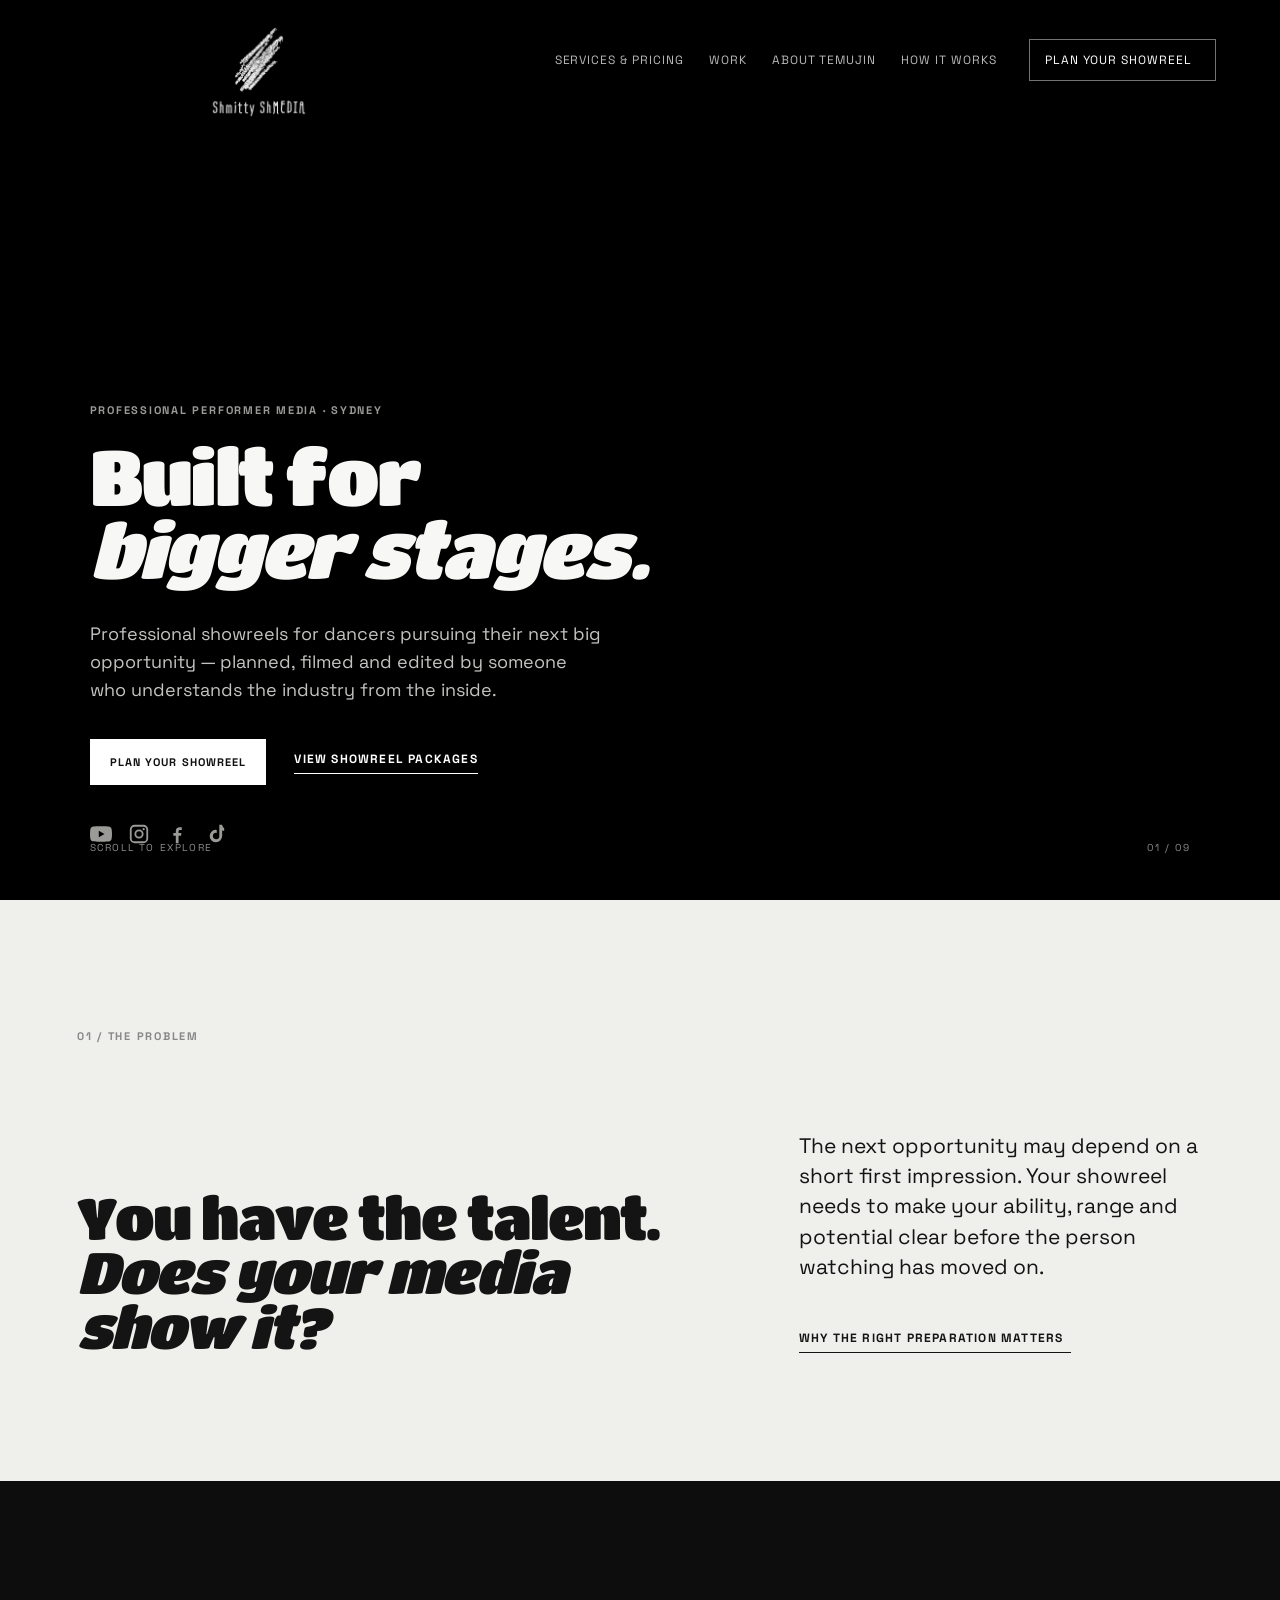
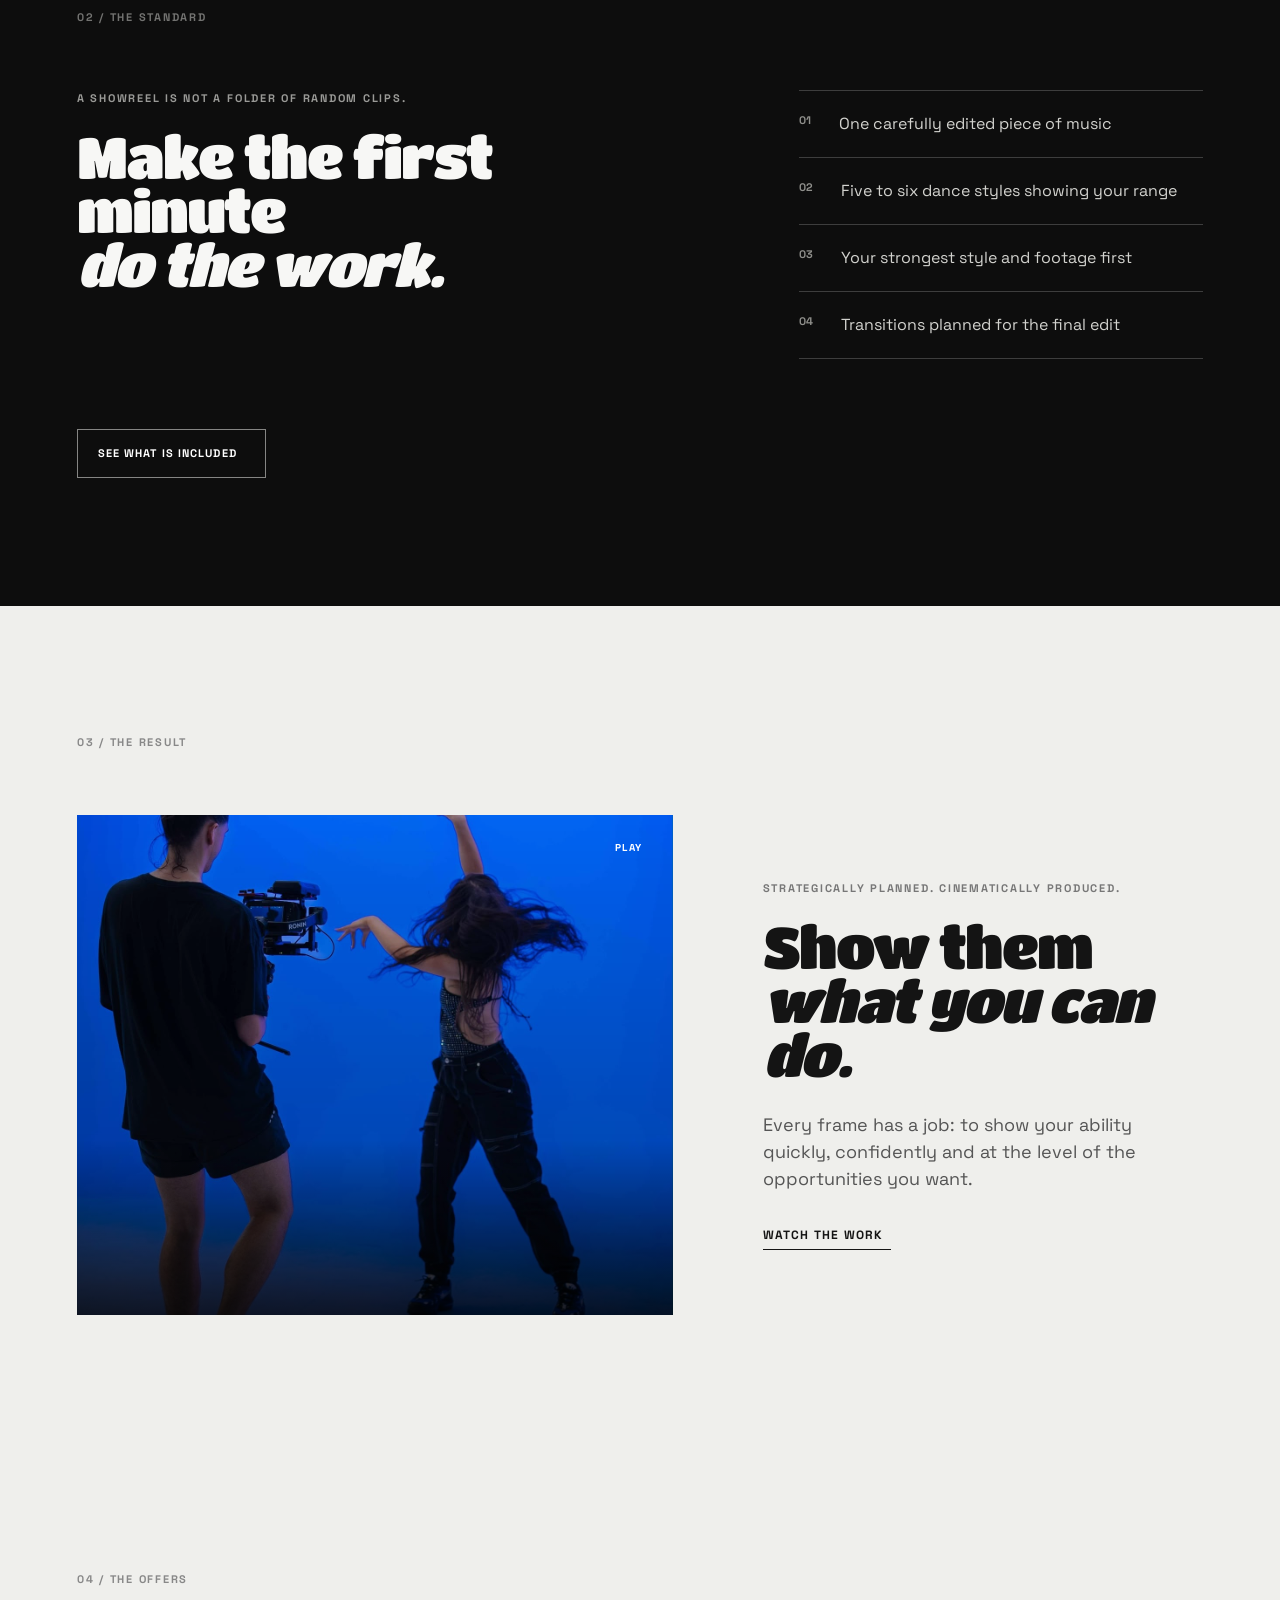
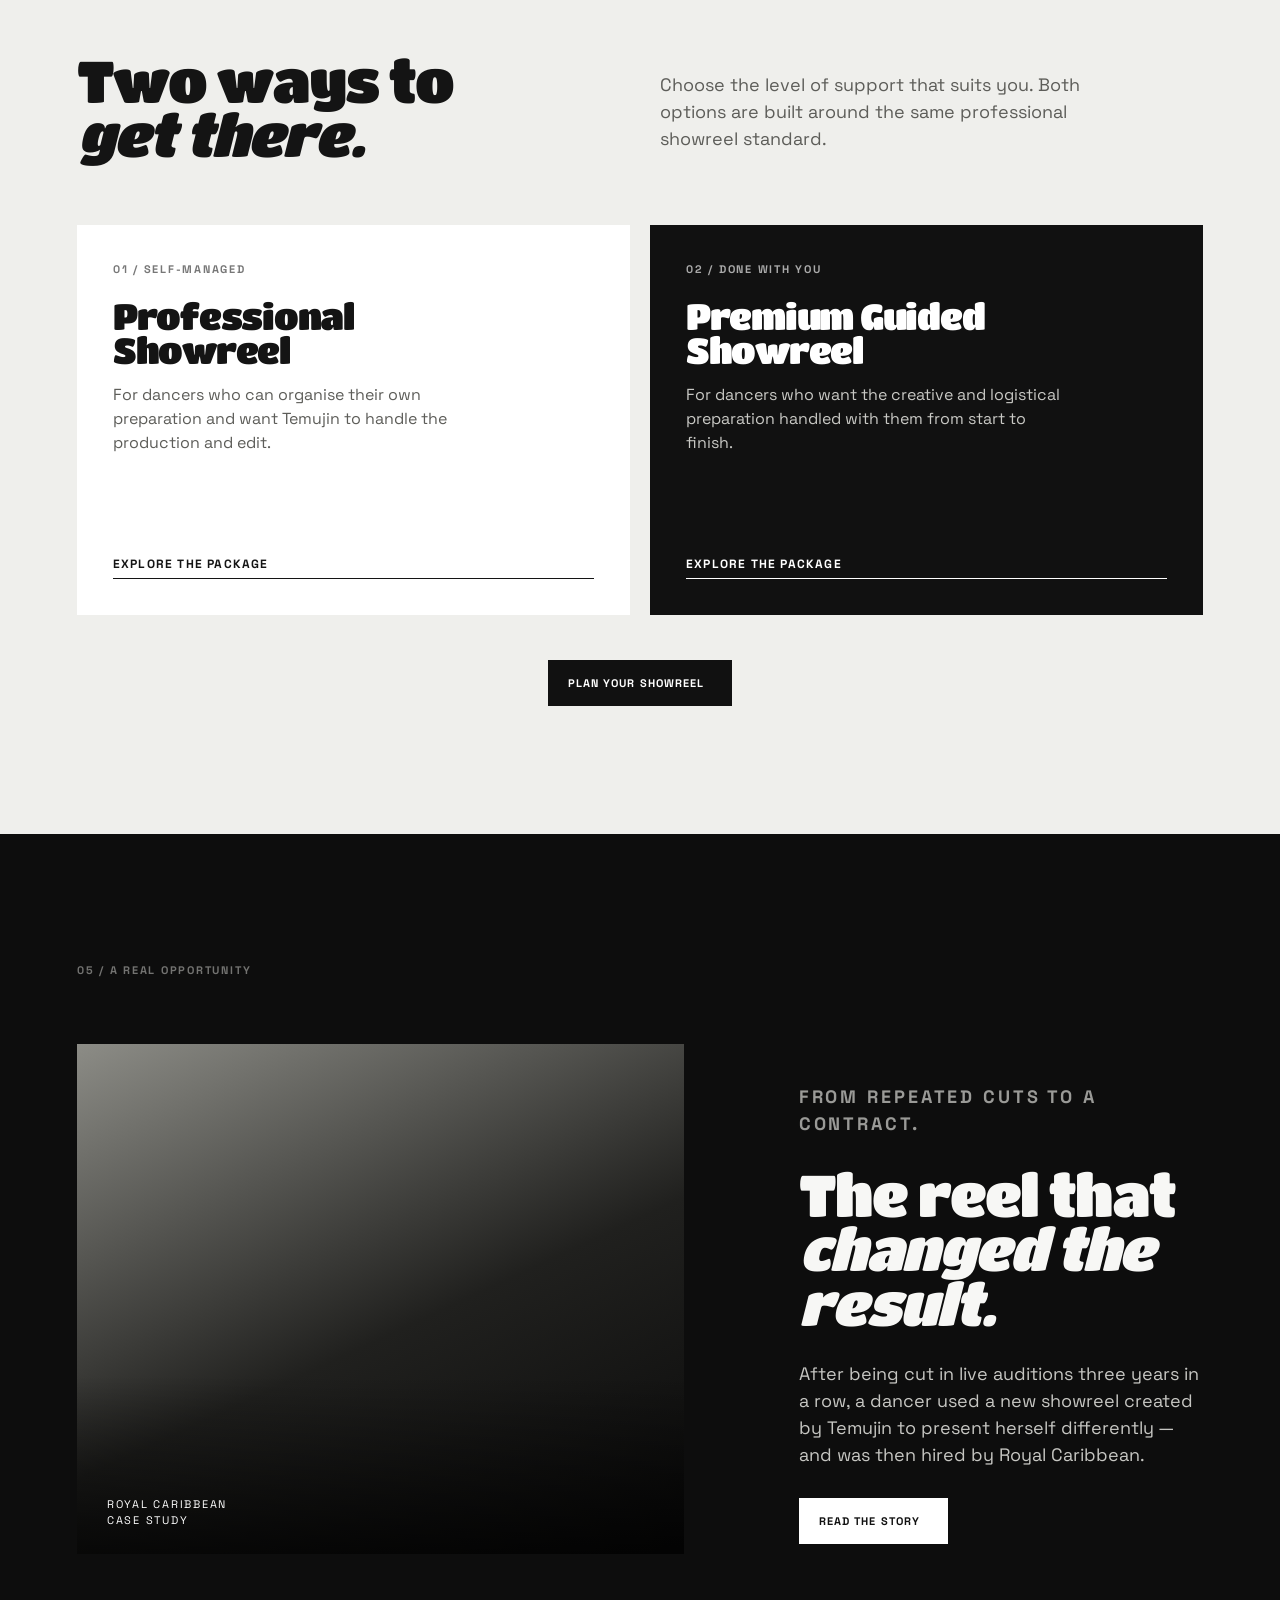
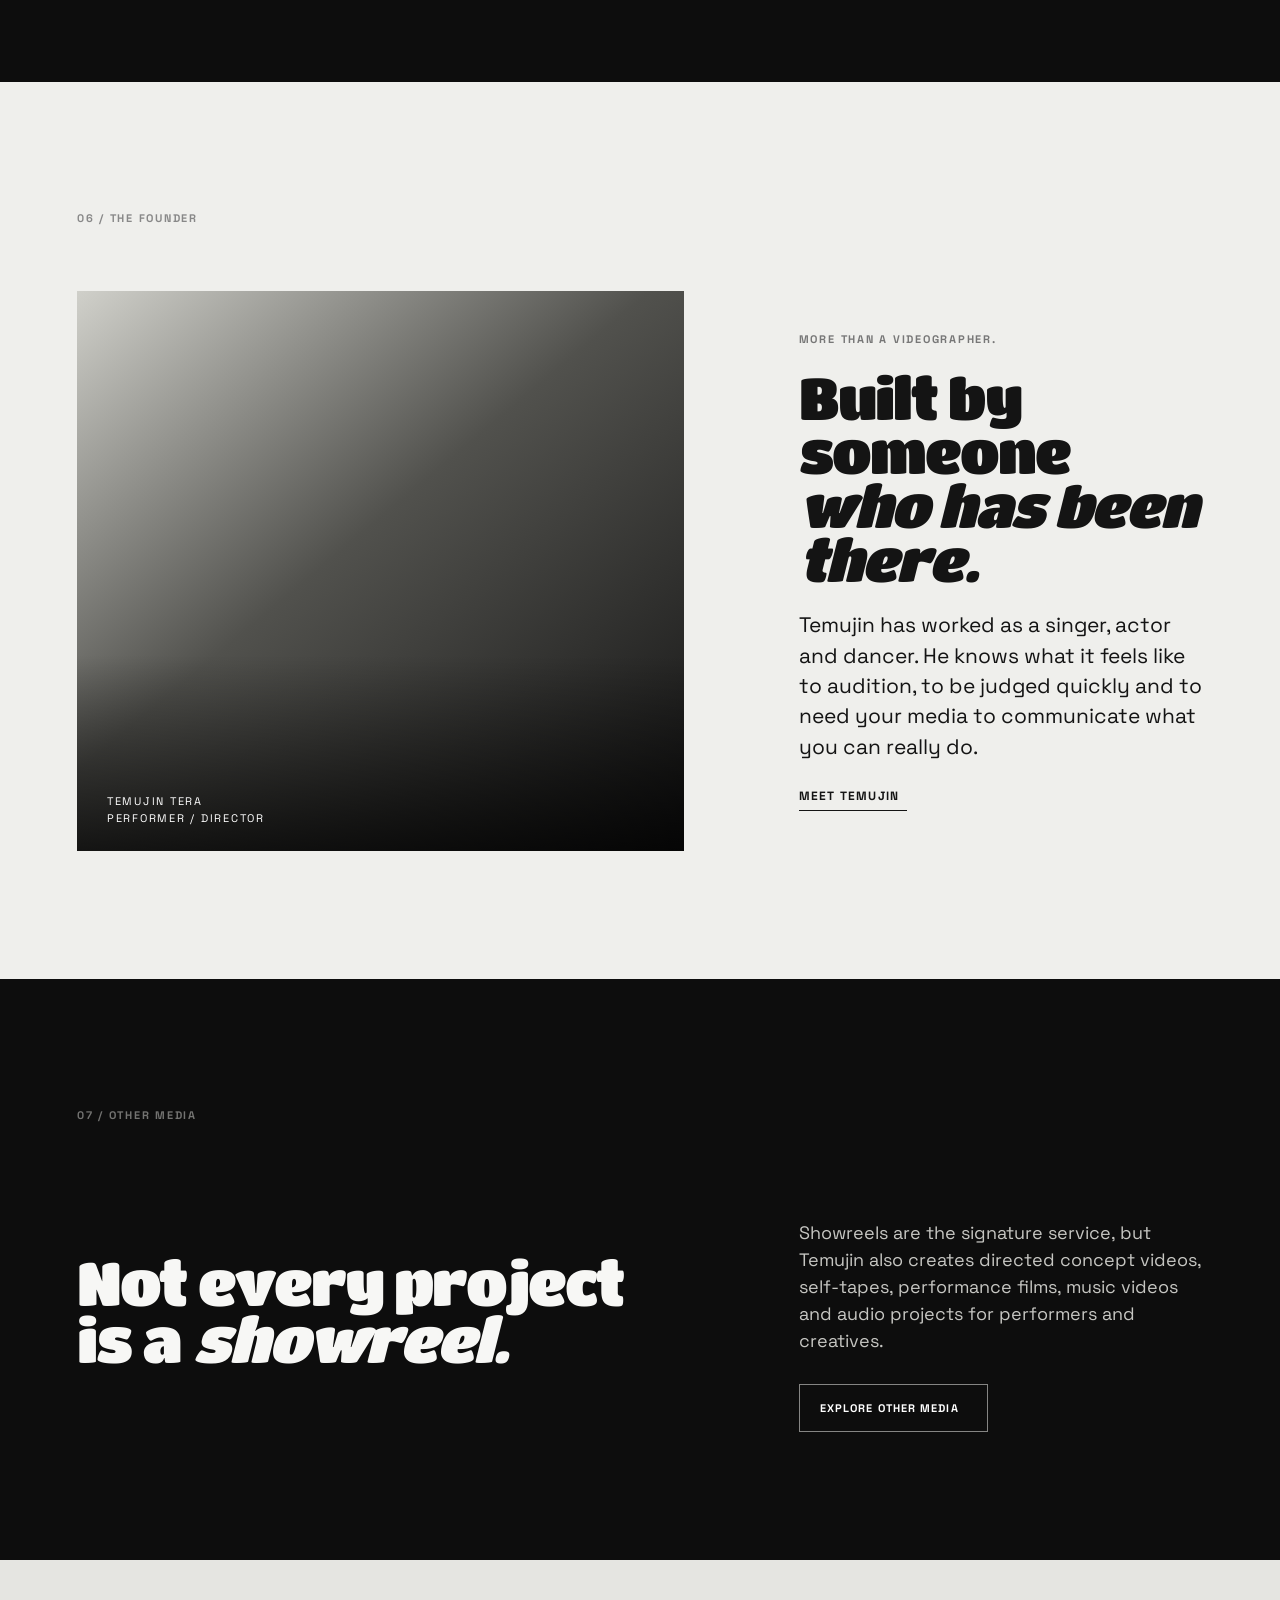
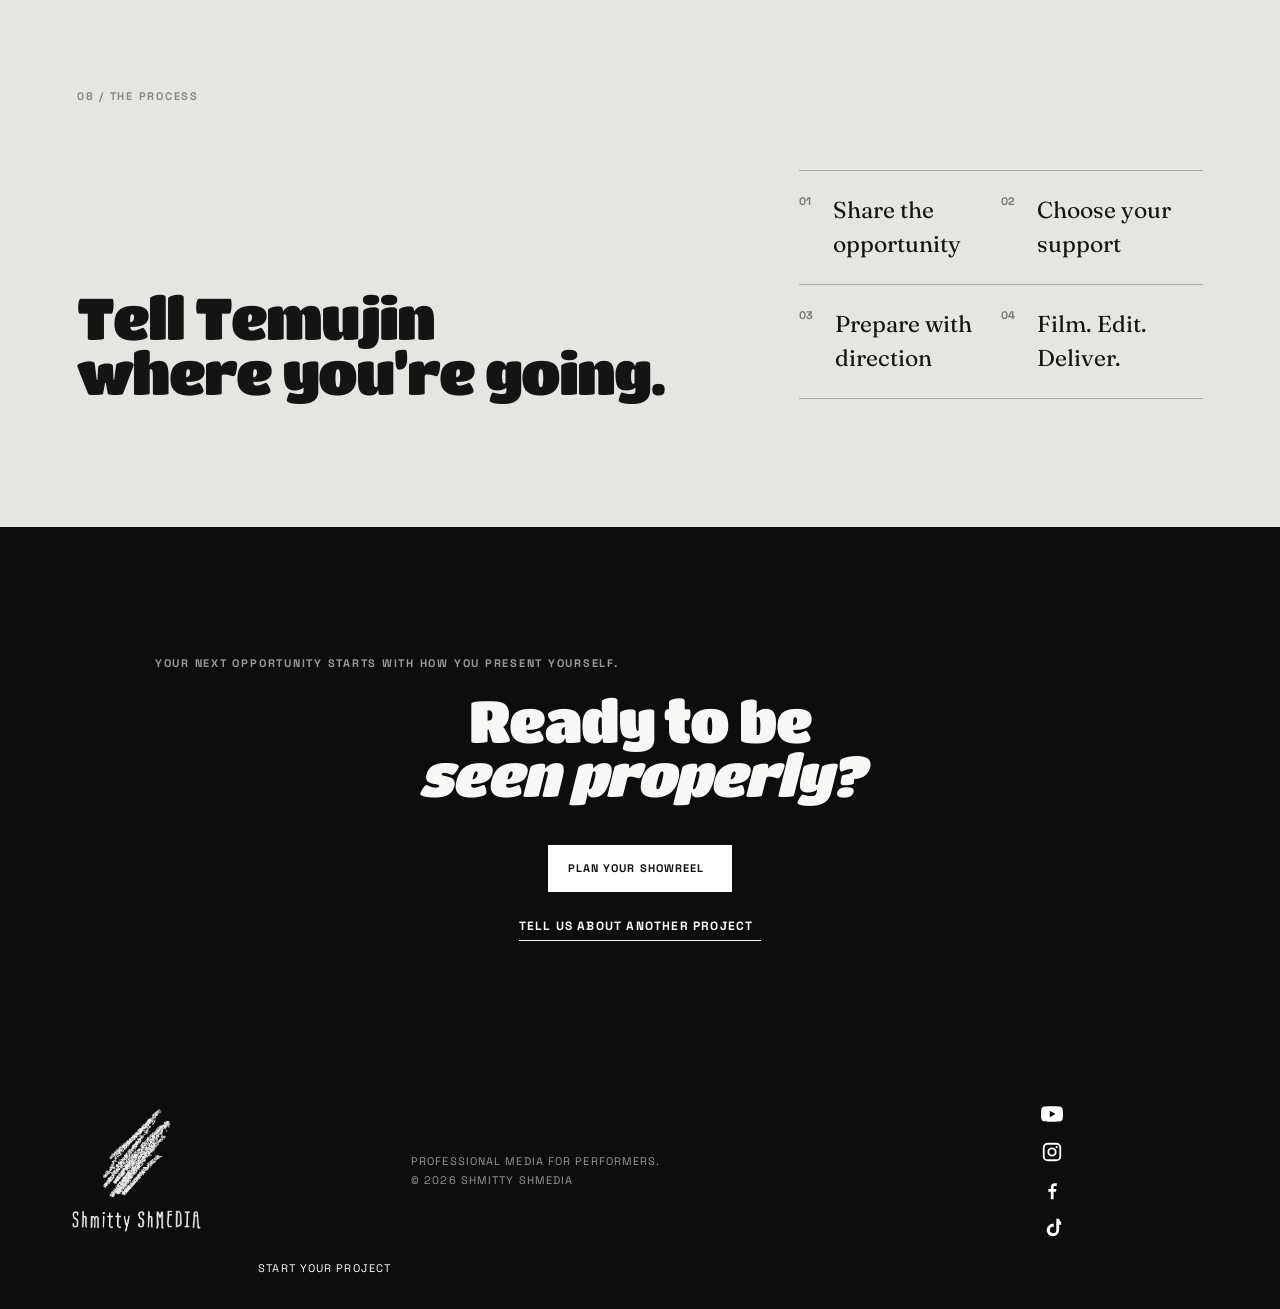
==== index.html @ a3f8c373 "Use icon-only social links including TikTok" ====
<!doctype html>
<html lang="en">
<head>
  <meta charset="utf-8"><meta name="viewport" content="width=device-width, initial-scale=1">
  <title>Shmitty ShMEDIA — Professional media for performers</title>
  <meta name="description" content="Professional showreels, concept videos and performer media by Temujin of Shmitty ShMEDIA.">
  <link rel="preconnect" href="https://fonts.googleapis.com"><link rel="preconnect" href="https://fonts.gstatic.com" crossorigin>
  <link href="https://fonts.googleapis.com/css2?family=Fraunces:opsz,wght@9..144,400;9..144,500;9..144,600&family=Space+Grotesk:wght@400;500;600;700&family=Titan+One&display=swap" rel="stylesheet">
  <link rel="stylesheet" href="styles.css">
</head>
<body class="home">
  <header class="site-header"><a class="brand" href="index.html"><img src="assets/logo_transparent_background.png" alt="Shmitty ShMEDIA"></a><nav><a href="services.html">Services &amp; pricing</a><a href="work.html">Work</a><a href="about.html">About Temujin</a><a href="process.html">How it works</a></nav><a class="header-cta" href="enquire.html">Plan your showreel <span></span></a><button class="menu" aria-label="Open menu">☰</button></header>
  <main>
    <section class="hero dark-section"><div class="hero-copy"><p class="eyebrow">Professional performer media · Sydney</p><h1>Built for<br><em>bigger stages.</em></h1><p class="hero-dek">Professional showreels for dancers pursuing their next big opportunity — planned, filmed and edited by someone who understands the industry from the inside.</p><div class="actions"><a class="button light" href="enquire.html">Plan your showreel</a><a class="text-link light-link" href="services.html">View showreel packages</a></div><div class="social-strip"><div class="social-links" aria-label="Social links"><a href="https://www.youtube.com/@ShmittyShMEDIA" target="_blank" rel="noopener" aria-label="YouTube"><svg viewBox="0 0 24 24" aria-hidden="true"><path d="M23.5 6.2a3 3 0 0 0-2.1-2.1C19.5 3.6 12 3.6 12 3.6s-7.5 0-9.4.5A3 3 0 0 0 .5 6.2 31 31 0 0 0 0 12a31 31 0 0 0 .5 5.8 3 3 0 0 0 2.1 2.1c1.9.5 9.4.5 9.4.5s7.5 0 9.4-.5a3 3 0 0 0 2.1-2.1A31 31 0 0 0 24 12a31 31 0 0 0-.5-5.8ZM9.6 15.6V8.4L15.8 12l-6.2 3.6Z"/></svg></a><a href="https://www.instagram.com/shmittyshmedia/" target="_blank" rel="noopener" aria-label="Instagram"><svg viewBox="0 0 24 24" aria-hidden="true"><path d="M7.2 2h9.6A5.2 5.2 0 0 1 22 7.2v9.6a5.2 5.2 0 0 1-5.2 5.2H7.2A5.2 5.2 0 0 1 2 16.8V7.2A5.2 5.2 0 0 1 7.2 2Zm0 2A3.2 3.2 0 0 0 4 7.2v9.6A3.2 3.2 0 0 0 7.2 20h9.6a3.2 3.2 0 0 0 3.2-3.2V7.2A3.2 3.2 0 0 0 16.8 4H7.2Zm9.9 1.5a1.2 1.2 0 1 1 0 2.4 1.2 1.2 0 0 1 0-2.4ZM12 7a5 5 0 1 1 0 10 5 5 0 0 1 0-10Zm0 2a3 3 0 1 0 0 6 3 3 0 0 0 0-6Z"/></svg></a><a href="https://www.facebook.com/ShmittyShMEDIA/" target="_blank" rel="noopener" aria-label="Facebook"><svg viewBox="0 0 24 24" aria-hidden="true"><path d="M13.7 22v-8h2.7l.4-3h-3.1V9.1c0-.9.3-1.6 1.7-1.6h1.8V4.8c-.3 0-1.3-.1-2.4-.1-2.4 0-4.1 1.5-4.1 4.2V11H8v3h2.7v8h3Z"/></svg></a><a href="https://www.tiktok.com/@shmittyshmedia" target="_blank" rel="noopener" aria-label="TikTok"><svg viewBox="0 0 24 24" aria-hidden="true"><path d="M16.7 2h3.1c.2 1.5 1 2.8 2.2 3.6v3.1a8.3 8.3 0 0 1-2.2-.6v6.1a6.8 6.8 0 1 1-5.9-6.7v3.3a3.5 3.5 0 1 0 2.8 3.4V2Z"/></svg></a></div></div></div><div class="hero-art hero-video"><video autoplay muted playsinline preload="metadata"><source src="assets/hero-00.mp4" type="video/mp4"></video></div><div class="hero-foot"><span>Scroll to explore</span><span>01 / 09</span></div></section>
    <section class="statement section"><div class="section-number">01 / THE PROBLEM</div><div class="statement-grid"><h2>You have the talent.<br><em>Does your media show it?</em></h2><div><p class="large-copy">The next opportunity may depend on a short first impression. Your showreel needs to make your ability, range and potential clear before the person watching has moved on.</p><a class="text-link" href="process.html">Why the right preparation matters <span></span></a></div></div></section>
    <section class="standard dark-section section"><div class="section-number">02 / THE STANDARD</div><div class="standard-grid"><div><p class="eyebrow">A showreel is not a folder of random clips.</p><h2>Make the first minute<br><em>do the work.</em></h2></div><div class="standard-list"><div><strong>01</strong><span>One carefully edited piece of music</span></div><div><strong>02</strong><span>Five to six dance styles showing your range</span></div><div><strong>03</strong><span>Your strongest style and footage first</span></div><div><strong>04</strong><span>Transitions planned for the final edit</span></div></div></div><a class="button outline-light" href="services.html">See what is included <span></span></a></section>
    <section class="result section"><div class="section-number">03 / THE RESULT</div><div class="result-card"><div class="result-poster filming-image image-one"><b>PLAY</b></div><div class="result-copy"><p class="eyebrow">Strategically planned. Cinematically produced.</p><h2>Show them<br><em>what you can do.</em></h2><p>Every frame has a job: to show your ability quickly, confidently and at the level of the opportunities you want.</p><a class="text-link" href="work.html">Watch the work <span></span></a></div></div></section>
    <section class="offers off-white section"><div class="section-number">04 / THE OFFERS</div><div class="offers-head"><h2>Two ways to<br><em>get there.</em></h2><p>Choose the level of support that suits you. Both options are built around the same professional showreel standard.</p></div><div class="offer-grid"><article class="offer-card"><div class="offer-top"><p class="eyebrow">01 / Self-managed</p><h3>Professional<br>Showreel</h3><p>For dancers who can organise their own preparation and want Temujin to handle the production and edit.</p></div><a class="text-link" href="services.html#professional">Explore the package <span></span></a></article><article class="offer-card featured"><div class="offer-top"><p class="eyebrow">02 / Done with you</p><h3>Premium Guided<br>Showreel</h3><p>For dancers who want the creative and logistical preparation handled with them from start to finish.</p></div><a class="text-link" href="services.html#premium">Explore the package <span></span></a></article></div><div class="center-cta"><a class="button dark-button" href="enquire.html">Plan your showreel <span></span></a></div></section>
    <section class="case dark-section section"><div class="section-number">05 / A REAL OPPORTUNITY</div><div class="case-grid"><div class="case-image"><span>ROYAL CARIBBEAN<br>CASE STUDY</span></div><div><p class="eyebrow">From repeated cuts to a contract.</p><h2>The reel that<br><em>changed the result.</em></h2><p>After being cut in live auditions three years in a row, a dancer used a new showreel created by Temujin to present herself differently — and was then hired by Royal Caribbean.</p><a class="button light" href="about.html#case-study">Read the story <span></span></a></div></div></section>
    <section class="founder section"><div class="section-number">06 / THE FOUNDER</div><div class="founder-grid"><div class="founder-portrait"><span>TEMUJIN TERA<br>PERFORMER / DIRECTOR</span></div><div><p class="eyebrow">More than a videographer.</p><h2>Built by someone<br><em>who has been there.</em></h2><p class="large-copy">Temujin has worked as a singer, actor and dancer. He knows what it feels like to audition, to be judged quickly and to need your media to communicate what you can really do.</p><a class="text-link" href="about.html">Meet Temujin <span></span></a></div></div></section>
    <section class="other dark-section section"><div class="section-number">07 / OTHER MEDIA</div><div class="other-grid"><h2>Not every project<br>is a <em>showreel.</em></h2><div><p>Showreels are the signature service, but Temujin also creates directed concept videos, self-tapes, performance films, music videos and audio projects for performers and creatives.</p><a class="button outline-light" href="services.html#other">Explore other media <span></span></a></div></div></section>
    <section class="process-strip section"><div class="section-number">08 / THE PROCESS</div><div class="process-grid"><h2>Tell Temujin<br>where you’re going.</h2><div class="steps"><div><b>01</b><span>Share the opportunity</span></div><div><b>02</b><span>Choose your support</span></div><div><b>03</b><span>Prepare with direction</span></div><div><b>04</b><span>Film. Edit. Deliver.</span></div></div></div></section>
    <section class="final-cta dark-section section"><p class="eyebrow">Your next opportunity starts with how you present yourself.</p><h2>Ready to be<br><em>seen properly?</em></h2><a class="button light" href="enquire.html">Plan your showreel <span></span></a><a class="text-link light-link" href="enquire.html">Tell us about another project <span></span></a></section>
  </main>
  <footer class="site-footer dark-section"><img src="assets/logo_transparent_background.png" alt="Shmitty ShMEDIA"><div><span>Professional media for performers.</span><span>© 2026 Shmitty ShMEDIA</span></div><div class="footer-socials"><div class="social-links" aria-label="Social links"><a href="https://www.youtube.com/@ShmittyShMEDIA" target="_blank" rel="noopener" aria-label="YouTube"><svg viewBox="0 0 24 24" aria-hidden="true"><path d="M23.5 6.2a3 3 0 0 0-2.1-2.1C19.5 3.6 12 3.6 12 3.6s-7.5 0-9.4.5A3 3 0 0 0 .5 6.2 31 31 0 0 0 0 12a31 31 0 0 0 .5 5.8 3 3 0 0 0 2.1 2.1c1.9.5 9.4.5 9.4.5s7.5 0 9.4-.5a3 3 0 0 0 2.1-2.1A31 31 0 0 0 24 12a31 31 0 0 0-.5-5.8ZM9.6 15.6V8.4L15.8 12l-6.2 3.6Z"/></svg></a><a href="https://www.instagram.com/shmittyshmedia/" target="_blank" rel="noopener" aria-label="Instagram"><svg viewBox="0 0 24 24" aria-hidden="true"><path d="M7.2 2h9.6A5.2 5.2 0 0 1 22 7.2v9.6a5.2 5.2 0 0 1-5.2 5.2H7.2A5.2 5.2 0 0 1 2 16.8V7.2A5.2 5.2 0 0 1 7.2 2Zm0 2A3.2 3.2 0 0 0 4 7.2v9.6A3.2 3.2 0 0 0 7.2 20h9.6a3.2 3.2 0 0 0 3.2-3.2V7.2A3.2 3.2 0 0 0 16.8 4H7.2Zm9.9 1.5a1.2 1.2 0 1 1 0 2.4 1.2 1.2 0 0 1 0-2.4ZM12 7a5 5 0 1 1 0 10 5 5 0 0 1 0-10Zm0 2a3 3 0 1 0 0 6 3 3 0 0 0 0-6Z"/></svg></a><a href="https://www.facebook.com/ShmittyShMEDIA/" target="_blank" rel="noopener" aria-label="Facebook"><svg viewBox="0 0 24 24" aria-hidden="true"><path d="M13.7 22v-8h2.7l.4-3h-3.1V9.1c0-.9.3-1.6 1.7-1.6h1.8V4.8c-.3 0-1.3-.1-2.4-.1-2.4 0-4.1 1.5-4.1 4.2V11H8v3h2.7v8h3Z"/></svg></a><a href="https://www.tiktok.com/@shmittyshmedia" target="_blank" rel="noopener" aria-label="TikTok"><svg viewBox="0 0 24 24" aria-hidden="true"><path d="M16.7 2h3.1c.2 1.5 1 2.8 2.2 3.6v3.1a8.3 8.3 0 0 1-2.2-.6v6.1a6.8 6.8 0 1 1-5.9-6.7v3.3a3.5 3.5 0 1 0 2.8 3.4V2Z"/></svg></a></div></div><a href="enquire.html">Start your project</a></footer>
  <script src="script.js"></script>
</body></html>
---- styles.css ----
:root{--display:'Titan One','Arial Rounded MT Bold',sans-serif;--black:#0d0d0d;--white:#f7f7f5;--muted:#a2a2a0;--line:rgba(255,255,255,.2);--ink:#141414;--paper:#efefec;--serif:'Fraunces','Bodoni 72','Didot',Georgia,serif;--sans:'Space Grotesk','Helvetica Neue',Arial,sans-serif}*{box-sizing:border-box}html{scroll-behavior:smooth}body{margin:0;background:var(--paper);color:var(--ink);font-family:var(--sans);font-size:16px;line-height:1.5}a{color:inherit;text-decoration:none}.dark-section{background:var(--black);color:var(--white)}.section{padding:clamp(72px,10vw,150px) clamp(22px,6vw,100px);position:relative}.section-number,.eyebrow{font-size:11px;letter-spacing:.16em;text-transform:uppercase;font-weight:700}.section-number{color:#888;margin-bottom:65px}.dark-section .section-number{color:#737371}.eyebrow{color:#777;margin:0 0 22px}.dark-section .eyebrow{color:#9a9a97}h1,h2,h3{font-family:var(--display);font-weight:400;letter-spacing:-.035em;line-height:.94;margin:0}h1{font-size:clamp(46px,6vw,98px);max-width:900px}h2{font-size:clamp(36px,4.5vw,70px)}h3{font-size:clamp(30px,2.8vw,42px)}em{font-style:italic}p{max-width:620px}.site-header{height:120px;position:absolute;overflow:visible;z-index:10;top:0;left:0;right:0;display:flex;align-items:center;gap:32px;padding:0 clamp(22px,5vw,72px);color:#fff}.brand{height:100px;display:flex;align-items:center;flex-shrink:0;overflow:visible}.brand img{width:390px;height:auto;max-height:100px;transform:translateY(12px);display:block;object-fit:contain;filter:invert(1)}.site-header nav{display:flex;gap:25px;margin-left:auto}.site-header nav a,.header-cta{font-size:12px;text-transform:uppercase;letter-spacing:.08em}.site-header nav a{opacity:.72}.site-header nav a:hover{opacity:1}.header-cta{border:1px solid rgba(255,255,255,.45);padding:11px 15px}.header-cta span,.button span,.text-link span{margin-left:8px}.menu{display:none;background:none;color:#fff;border:0;font-size:22px}.hero{min-height:100svh;padding:150px clamp(22px,7vw,115px) 55px;display:flex;align-items:flex-end;position:relative;overflow:hidden}.hero-copy{position:relative;z-index:2;max-width:760px}.hero-dek{font-size:18px;line-height:1.55;color:#c3c3c0;max-width:515px;margin:35px 0}.actions{display:flex;align-items:center;gap:28px;flex-wrap:wrap}.button{display:inline-block;padding:15px 20px;text-transform:uppercase;letter-spacing:.1em;font-size:11px;font-weight:700;transition:.25s}.button:hover{transform:translateY(-2px)}.light{background:#fff;color:#111}.dark-button{background:#111;color:#fff}.outline-light{border:1px solid #858583;color:#fff}.text-link{font-size:12px;font-weight:700;text-transform:uppercase;letter-spacing:.1em;display:inline-block;border-bottom:1px solid currentColor;padding-bottom:5px}.light-link{color:#fff}.video-placeholder{position:absolute;top:50%;left:50%;transform:translate(-50%,-50%) rotate(-15deg);z-index:2;font-size:11px;letter-spacing:.16em;color:#d8d8d4;border:1px solid rgba(255,255,255,.5);padding:12px 15px;white-space:nowrap}.hero-video iframe,.hero-video video{position:absolute;inset:0;width:100%;height:100%;border:0;object-fit:cover;background:#000}.hero-video:before{content:"";position:absolute;inset:0;background:linear-gradient(120deg,rgba(0,0,0,.25),rgba(0,0,0,.05) 50%,rgba(0,0,0,.45));z-index:1;pointer-events:none}.video-caption{position:absolute;z-index:3;bottom:36px;right:38px;font-size:10px;letter-spacing:.16em;color:#fff}.hero-art{position:absolute;inset:0;height:auto;margin:0;border:0;z-index:0;background:#101010}.hero-art:after{content:'';position:absolute;inset:0;border:0}.hero-mark{font-family:var(--serif);font-size:clamp(130px,18vw,280px);font-style:italic;letter-spacing:-.18em;transform:rotate(-15deg);color:#eaeae5;opacity:.9}.hero-mark span{font-family:var(--sans);font-size:.18em;vertical-align:middle;letter-spacing:0}.hero-art p{position:absolute;bottom:38px;left:38px;font-size:10px;line-height:1.6;letter-spacing:.18em;color:#b5b5b0}.frame-label{position:absolute;top:38px;left:38px;z-index:2;font-size:10px;letter-spacing:.16em;color:#aaa}.hero-lines{position:absolute;width:64%;height:70%;border:1px solid rgba(255,255,255,.15);transform:rotate(35deg)}.hero-foot{z-index:2;position:absolute;bottom:45px;left:clamp(22px,7vw,115px);right:clamp(22px,7vw,115px);display:flex;justify-content:space-between;color:#8b8b88;font-size:10px;text-transform:uppercase;letter-spacing:.16em}.statement-grid,.standard-grid,.founder-grid,.case-grid,.other-grid,.process-grid{display:grid;grid-template-columns:1.2fr .8fr;gap:clamp(40px,9vw,150px);align-items:end}.large-copy{font-size:21px;line-height:1.45;max-width:520px}.statement .text-link{margin-top:25px}.standard-grid{align-items:start}.standard h2{margin-bottom:50px}.standard-list{border-top:1px solid var(--line)}.standard-list div{display:flex;gap:28px;padding:21px 0;border-bottom:1px solid var(--line)}.standard-list strong{font-size:11px;color:#8f8f8b}.standard-list span{font-size:16px;color:#d2d2ce}.standard .button{margin-top:70px}.result-card{display:grid;grid-template-columns:1.15fr .85fr;align-items:center;gap:clamp(30px,7vw,100px)}.result-poster,.case-image,.founder-portrait{min-height:500px;background:linear-gradient(145deg,#c3c3bd,#353532 42%,#111);position:relative;overflow:hidden}.result-poster .video-placeholder{position:absolute;top:50%;left:50%;transform:translate(-50%,-50%);z-index:2;font-size:11px;letter-spacing:.16em;color:#fff;border:1px solid rgba(255,255,255,.7);padding:12px 15px;white-space:nowrap}.result-poster:after,.case-image:after,.founder-portrait:after{content:'';position:absolute;inset:0;background:linear-gradient(transparent 65%,rgba(0,0,0,.72))}.result-poster span,.case-image span,.founder-portrait span{position:absolute;z-index:1;left:30px;bottom:25px;color:#fff;font-size:11px;letter-spacing:.16em;line-height:1.5}.result-poster b{position:absolute;z-index:1;top:25px;right:30px;color:#fff;font-size:10px;letter-spacing:.16em}.result-copy p:not(.eyebrow),.case p,.other p{font-size:18px;color:#555;max-width:470px;margin:30px 0}.offers-head{display:grid;grid-template-columns:1fr 1fr;gap:40px;margin-bottom:55px}.offers-head p{font-size:18px;color:#5d5d59;max-width:440px}.offer-grid{display:grid;grid-template-columns:1fr 1fr;gap:20px}.offer-card{min-height:390px;padding:36px;background:#fff;display:flex;flex-direction:column;justify-content:space-between}.offer-card.featured{background:#111;color:#fff}.featured .eyebrow{color:#aaa}.offer-card p:not(.eyebrow){color:#5d5d59;max-width:390px}.featured p:not(.eyebrow){color:#c9c9c5}.center-cta{text-align:center;margin-top:45px}.case-grid{align-items:center}.case-image{min-height:510px;background:linear-gradient(155deg,#8c8c86,#20201e 55%,#090909)}.case h2,.founder h2{margin-bottom:24px}.case p{color:#c6c6c2}.founder-grid{align-items:center}.founder-portrait{min-height:560px;background:linear-gradient(140deg,#d0d0ca,#51514d 45%,#121212)}.other-grid{align-items:center}.other h2{font-size:clamp(40px,4.8vw,76px)}.other p{color:#c6c6c2}.process-strip{background:#e5e5e1}.steps{display:grid;grid-template-columns:1fr 1fr;border-top:1px solid #aaa}.steps div{padding:22px 0;border-bottom:1px solid #aaa;display:flex;gap:22px}.steps b{font-size:11px;color:#777}.steps span{font-family:var(--serif);font-size:23px}.final-cta{text-align:center}.final-cta h2{margin:22px auto 44px}.final-cta .text-link{display:block;width:max-content;margin:25px auto 0}.site-footer{padding:32px clamp(22px,5vw,72px);display:grid;grid-template-columns:1fr 1fr 1fr;align-items:center;gap:20px}.site-footer img{width:145px;height:auto;max-width:100%;object-fit:contain;filter:invert(1)}.site-footer div{display:flex;flex-direction:column;gap:3px;color:#999;font-size:11px;text-transform:uppercase;letter-spacing:.1em}.site-footer>a{text-align:right;color:#fff;text-transform:uppercase;font-size:11px;letter-spacing:.1em}
@media(max-width:850px){.site-header nav,.header-cta{display:none}.menu{display:block;margin-left:auto}.hero{grid-template-columns:1fr;padding-top:135px}.hero-art{height:auto;margin:0}.hero-foot{bottom:20px}.statement-grid,.standard-grid,.founder-grid,.case-grid,.other-grid,.process-grid,.result-card{grid-template-columns:1fr;gap:45px}.offers-head{grid-template-columns:1fr}.offer-grid{grid-template-columns:1fr}.result-poster,.case-image,.founder-portrait{min-height:380px}.site-footer{grid-template-columns:1fr}.site-footer>a{text-align:left}.site-footer div{order:3}.section-number{margin-bottom:42px}.large-copy{font-size:18px}}
.page-hero{min-height:76vh;padding:170px clamp(22px,7vw,115px) 90px;display:flex;flex-direction:column;justify-content:flex-end}.page-hero h1{font-size:clamp(50px,6.4vw,106px)}.page-hero .hero-dek{margin:35px 0 0}.pricing{background:#e9e9e5}.price-card{padding:clamp(28px,5vw,70px);background:#fff;margin-bottom:22px;display:grid;grid-template-columns:1fr .8fr;gap:60px;align-items:end}.price-card h2{font-size:clamp(42px,5.4vw,84px);margin-bottom:22px}.price-card p:not(.eyebrow){font-size:18px;color:#555;max-width:530px}.price-card ul{padding:0;margin:35px 0 0;list-style:none;border-top:1px solid #bbb}.price-card li{padding:14px 0;border-bottom:1px solid #bbb;font-size:15px}.price-card li:before{content:'+';margin-right:14px;color:#888}.price-card.dark-section p:not(.eyebrow),.price-card.dark-section li{color:#d3d3cf}.price-card.dark-section ul{border-color:#444}.price-card.dark-section li{border-color:#444}.other-services{background:#111}.service-list{border-top:1px solid var(--line)}.service-list>div{display:grid;grid-template-columns:40px 1fr;gap:16px;padding:20px 0;border-bottom:1px solid var(--line)}.service-list b{color:#888;font-size:11px}.service-list span{font-family:var(--serif);font-size:27px}.service-list small{grid-column:2;color:#aaa;font-size:14px}.other-services>.button{margin-top:60px}.notes{background:#e9e9e5}.notes-grid,.story-grid,.credits-grid,.enquiry-grid{display:grid;grid-template-columns:1fr 1fr;gap:clamp(40px,9vw,150px);align-items:start}.faq-list{border-top:1px solid #aaa}.faq-list details{padding:20px 0;border-bottom:1px solid #aaa}.faq-list summary{font-family:var(--serif);font-size:24px;cursor:pointer}.faq-list p{color:#555;margin-bottom:0}.story-portrait{min-height:620px;background:linear-gradient(145deg,#c7c7c1,#373733 55%,#111);position:relative}.story-portrait:after{content:'';position:absolute;inset:0;background:linear-gradient(transparent 65%,rgba(0,0,0,.7))}.story-portrait span{position:absolute;bottom:25px;left:30px;z-index:1;color:white;font-size:11px;letter-spacing:.16em;line-height:1.5}.credits{background:#e9e9e5}.credits-grid{align-items:end}.gallery{display:grid;grid-template-columns:1.2fr .8fr;gap:20px;margin-bottom:45px}.gallery-card{min-height:390px;background:linear-gradient(145deg,#b0b0aa,#292926 58%,#111);color:#fff;padding:28px;display:flex;flex-direction:column;justify-content:space-between}.gallery-card.tall{min-height:580px;grid-row:span 2}.gallery-card div{display:flex;justify-content:space-between;font-size:10px;letter-spacing:.16em}.gallery-card h3{font-size:42px}.gallery-card small{font-size:11px;text-transform:uppercase;letter-spacing:.12em;color:#bbb}.big-steps{display:grid;grid-template-columns:1fr 1fr;gap:0 80px;margin-bottom:65px}.big-steps>div{padding:30px 0;border-top:1px solid #aaa}.big-steps b{font-size:11px;color:#777}.big-steps h2{font-size:42px;margin:24px 0}.big-steps p{color:#555;font-size:17px}.enquiry{background:#e9e9e5}.enquiry form{background:#fff;padding:clamp(25px,5vw,65px);display:flex;flex-direction:column;gap:20px}.enquiry label{font-size:11px;text-transform:uppercase;letter-spacing:.12em;font-weight:700}.enquiry input,.enquiry select,.enquiry textarea{display:block;width:100%;margin-top:9px;padding:14px 0;border:0;border-bottom:1px solid #999;background:transparent;font:16px var(--sans);color:#111}.enquiry textarea{resize:vertical}.form-two{display:grid;grid-template-columns:1fr 1fr;gap:22px}.success h2{font-size:60px;margin:20px 0}.success p:not(.eyebrow){font-size:18px;color:#555}
@media(max-width:850px){.page-hero{min-height:72vh;padding-top:145px}.price-card,.notes-grid,.story-grid,.credits-grid,.enquiry-grid{grid-template-columns:1fr;gap:40px}.gallery{grid-template-columns:1fr}.gallery-card.tall{min-height:420px;grid-row:auto}.big-steps{grid-template-columns:1fr;gap:0}.form-two{grid-template-columns:1fr}.service-list span{font-size:23px}}

.filming-image{background-size:cover;background-position:center}.image-one{background-image:linear-gradient(180deg,rgba(0,0,0,.05),rgba(0,0,0,.35)),url('assets/temujin-filming-01.jpg')}.image-two{background-image:linear-gradient(180deg,rgba(0,0,0,.05),rgba(0,0,0,.35)),url('assets/temujin-filming-02.jpg')}.image-three{background-image:linear-gradient(180deg,rgba(0,0,0,.05),rgba(0,0,0,.35)),url('assets/temujin-filming-03.jpg')}

/* Playful display type inspired by the original Ride My Bike Pro Bold direction. */

@media(max-width:850px){.brand{height:78px}.brand img{width:308px;max-height:78px;transform:translateY(8px)}}

.social-strip{margin-top:38px;display:flex;align-items:center;gap:22px;color:#9a9a97;font-size:10px;text-transform:uppercase;letter-spacing:.14em}.social-links{display:flex;gap:16px;align-items:center}.social-links a{width:22px;height:22px;display:grid;place-items:center}.social-links svg{width:100%;height:100%;fill:currentColor;display:block}.social-links a{color:inherit;transition:color .2s}.social-links a:hover{color:#fff}.footer-socials{display:flex;flex-direction:column;gap:8px;color:#999;font-size:10px;text-transform:uppercase;letter-spacing:.12em}.footer-socials .social-links{gap:16px;color:#fff}.footer-socials .social-links a:hover{color:#aaa}.site-footer{grid-template-columns:1fr 1.4fr 1fr}.site-footer>a{white-space:nowrap}@media(max-width:850px){.social-strip{align-items:flex-start;flex-direction:column;gap:10px;margin-top:30px}.footer-socials{order:2}.site-footer div{order:3}.site-footer>a{order:1}.site-footer{grid-template-columns:1fr}}
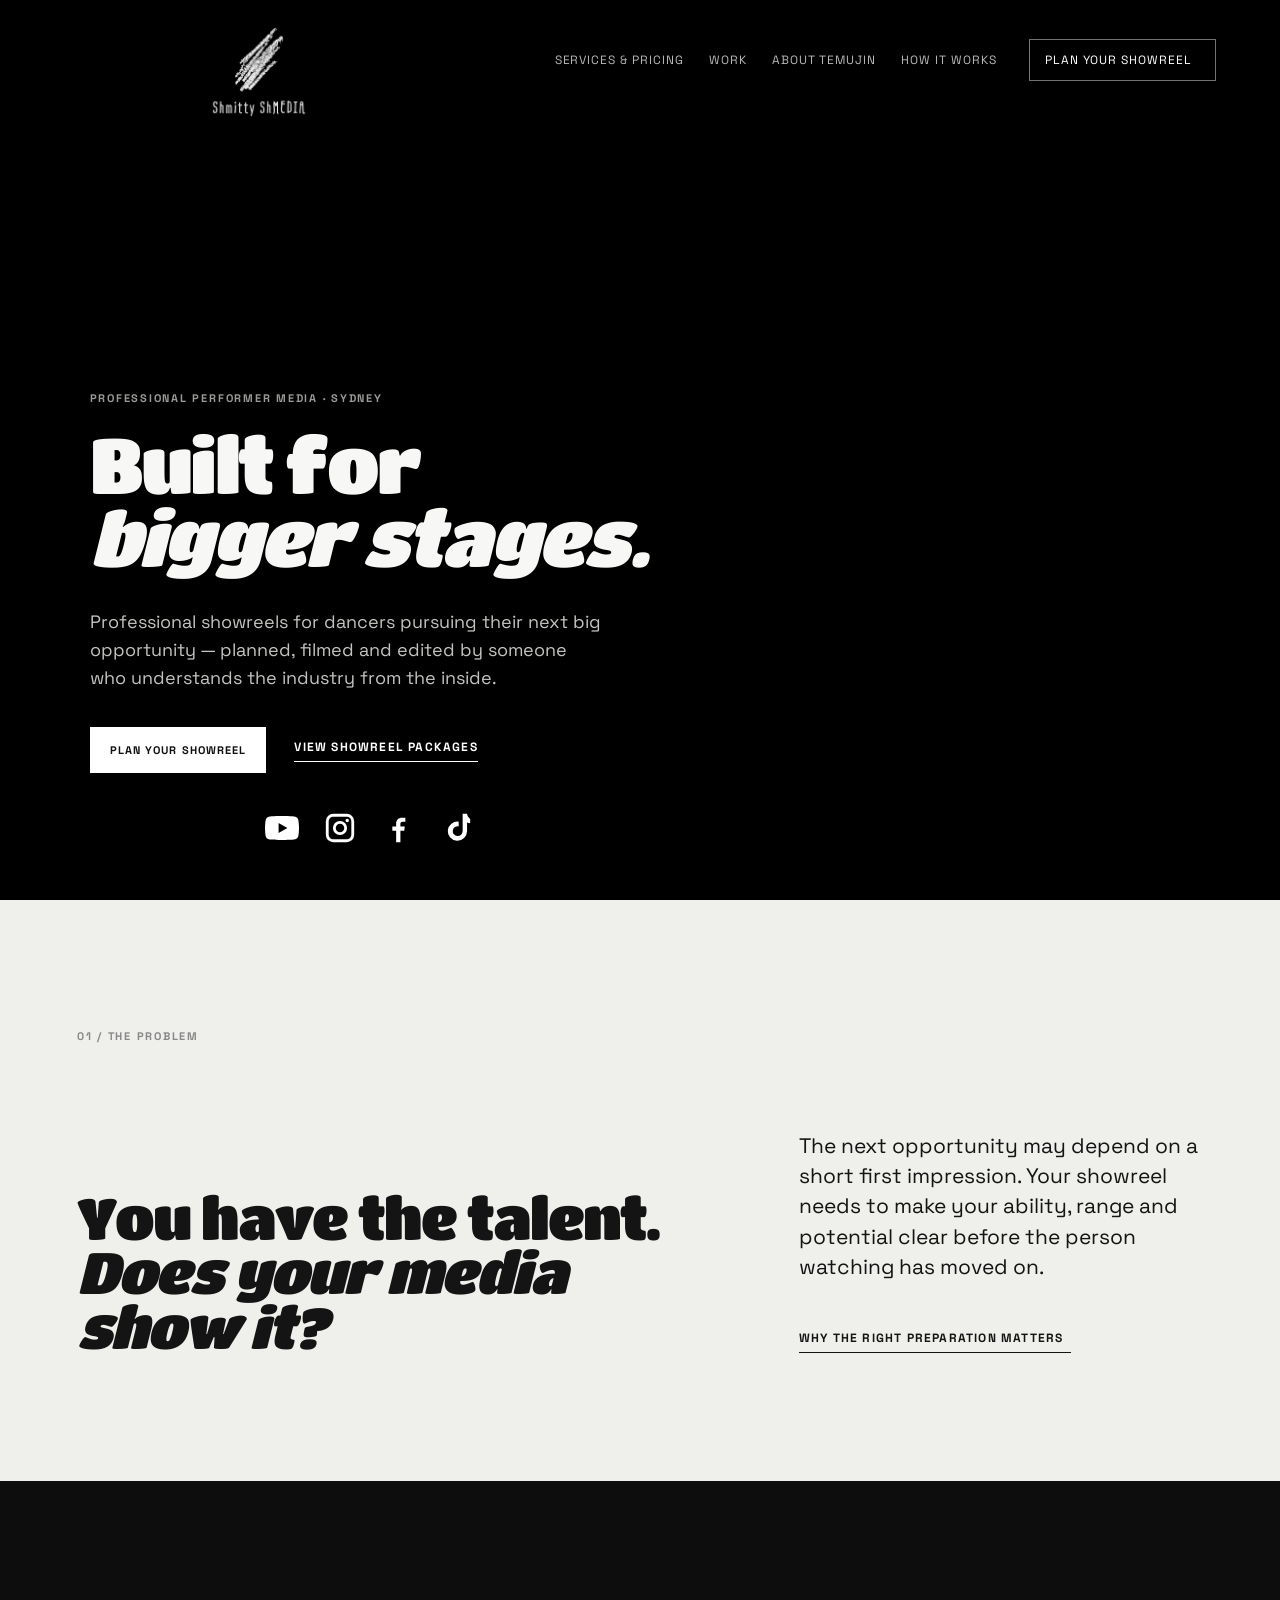
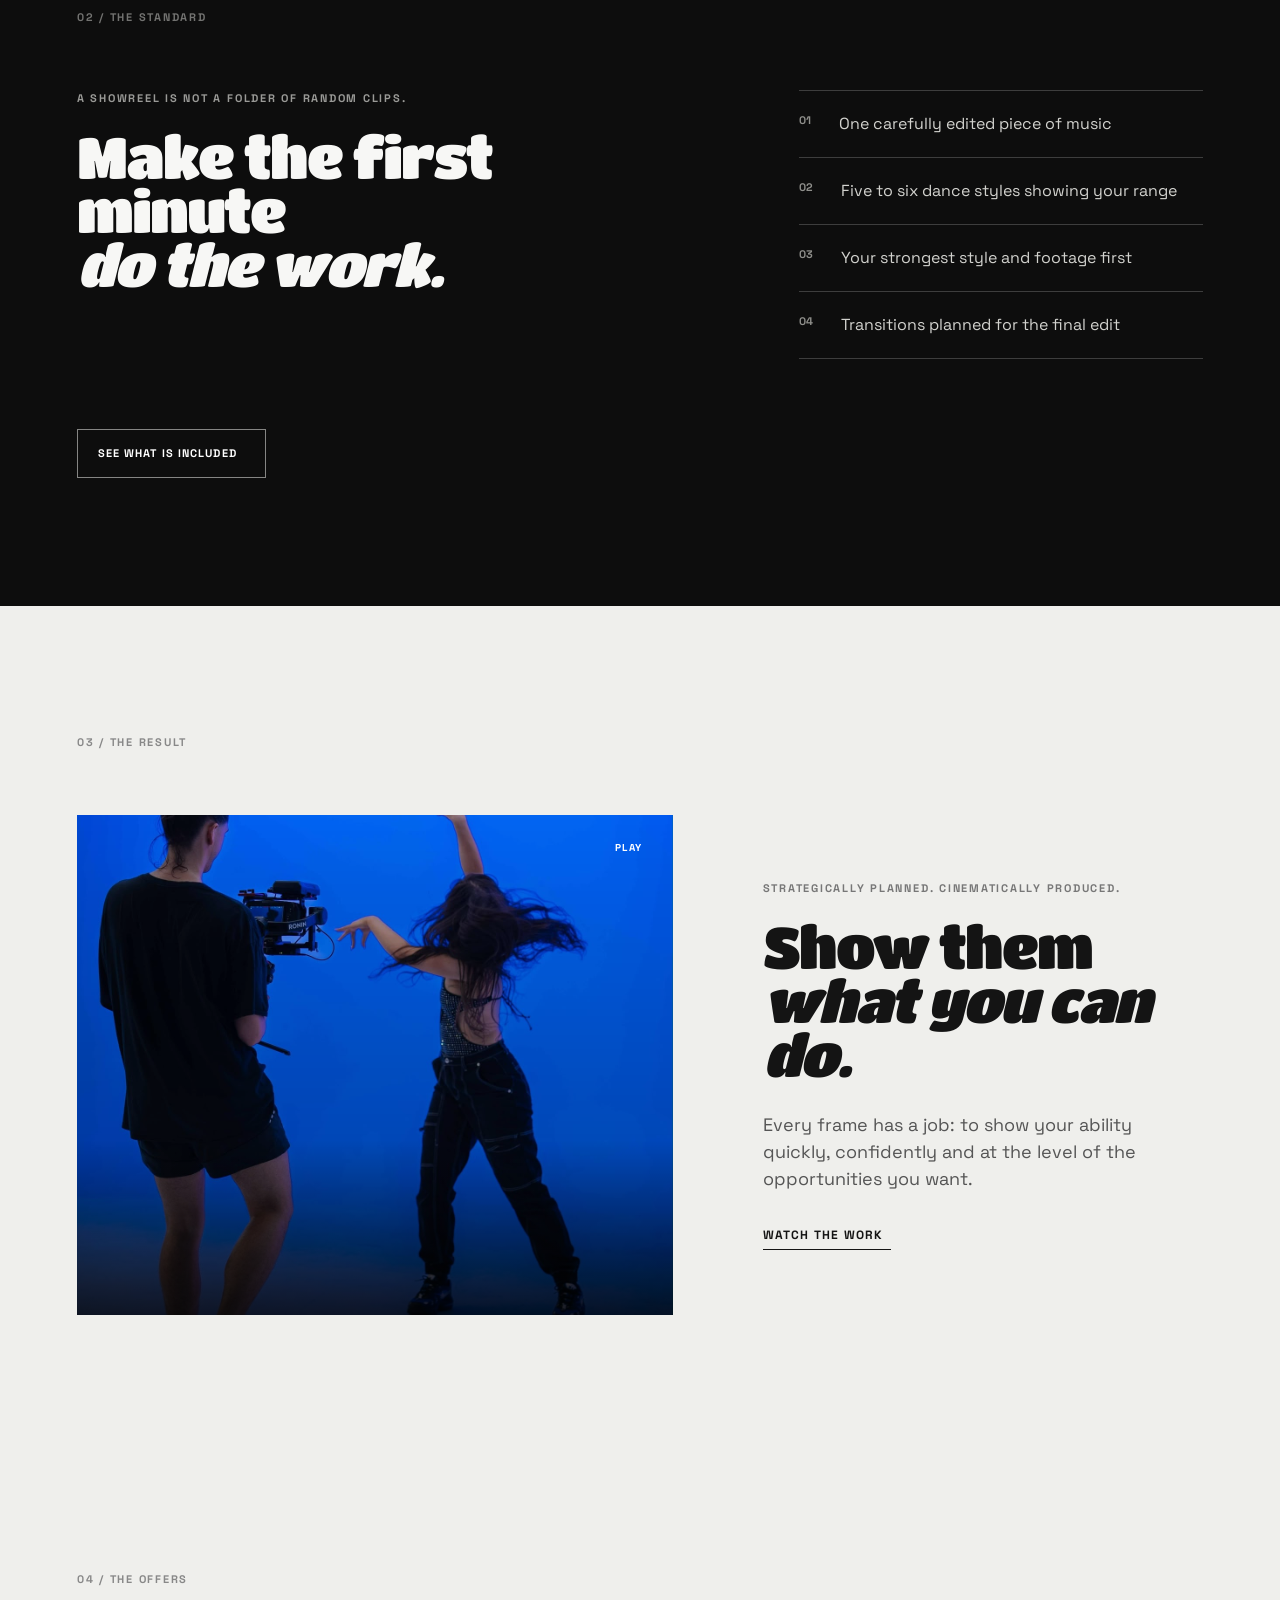
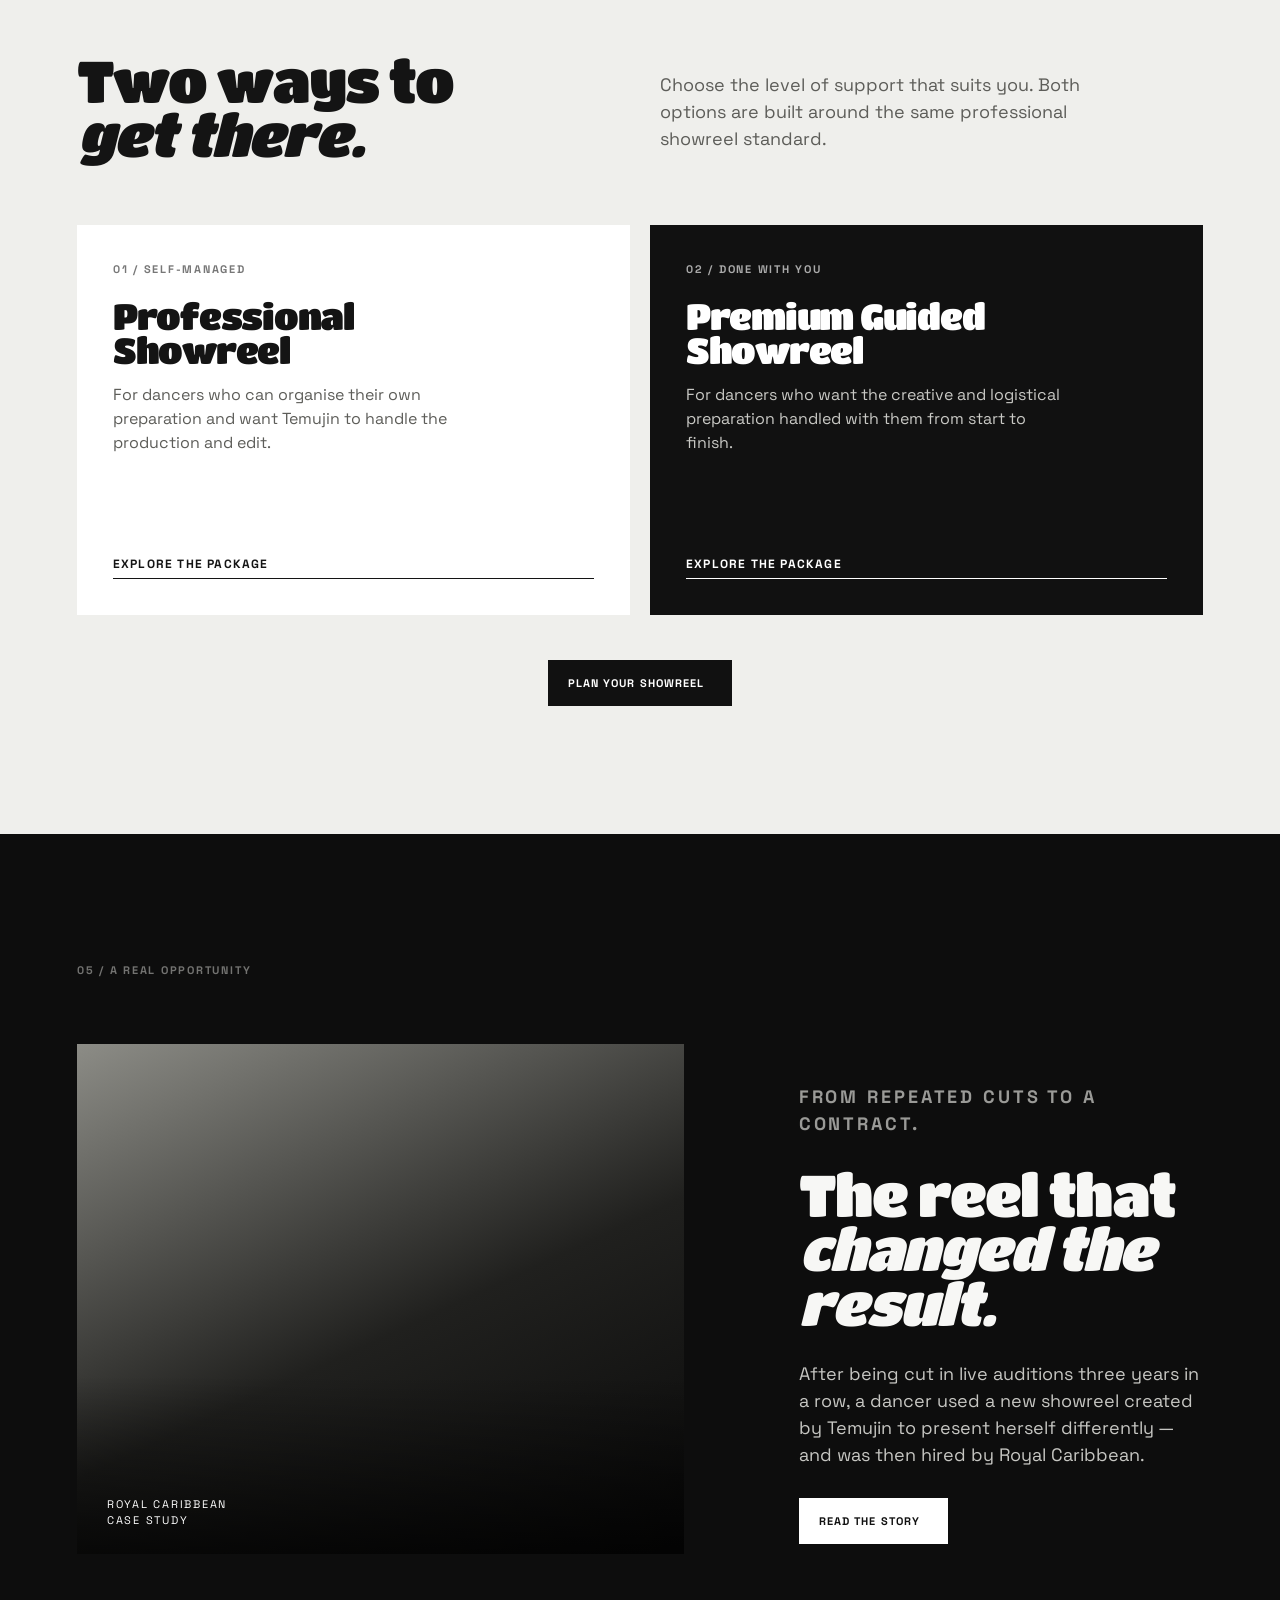
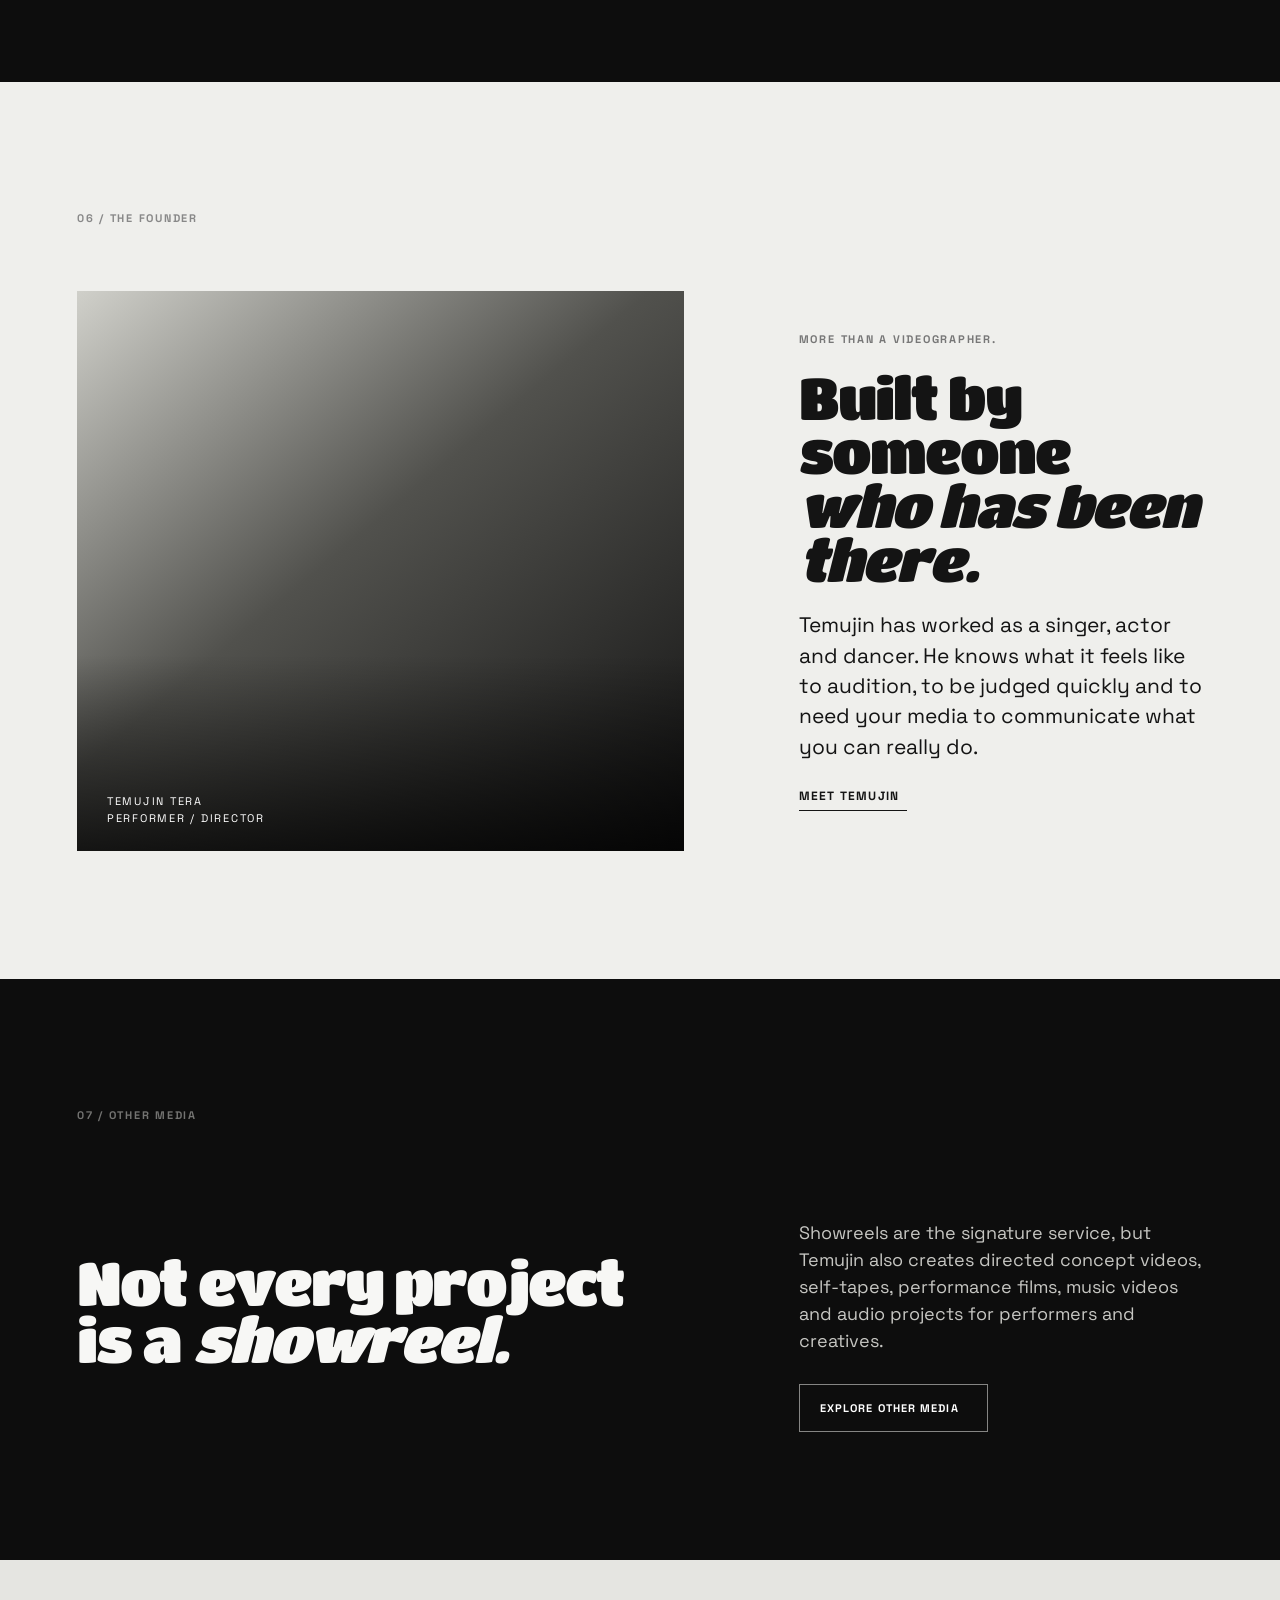
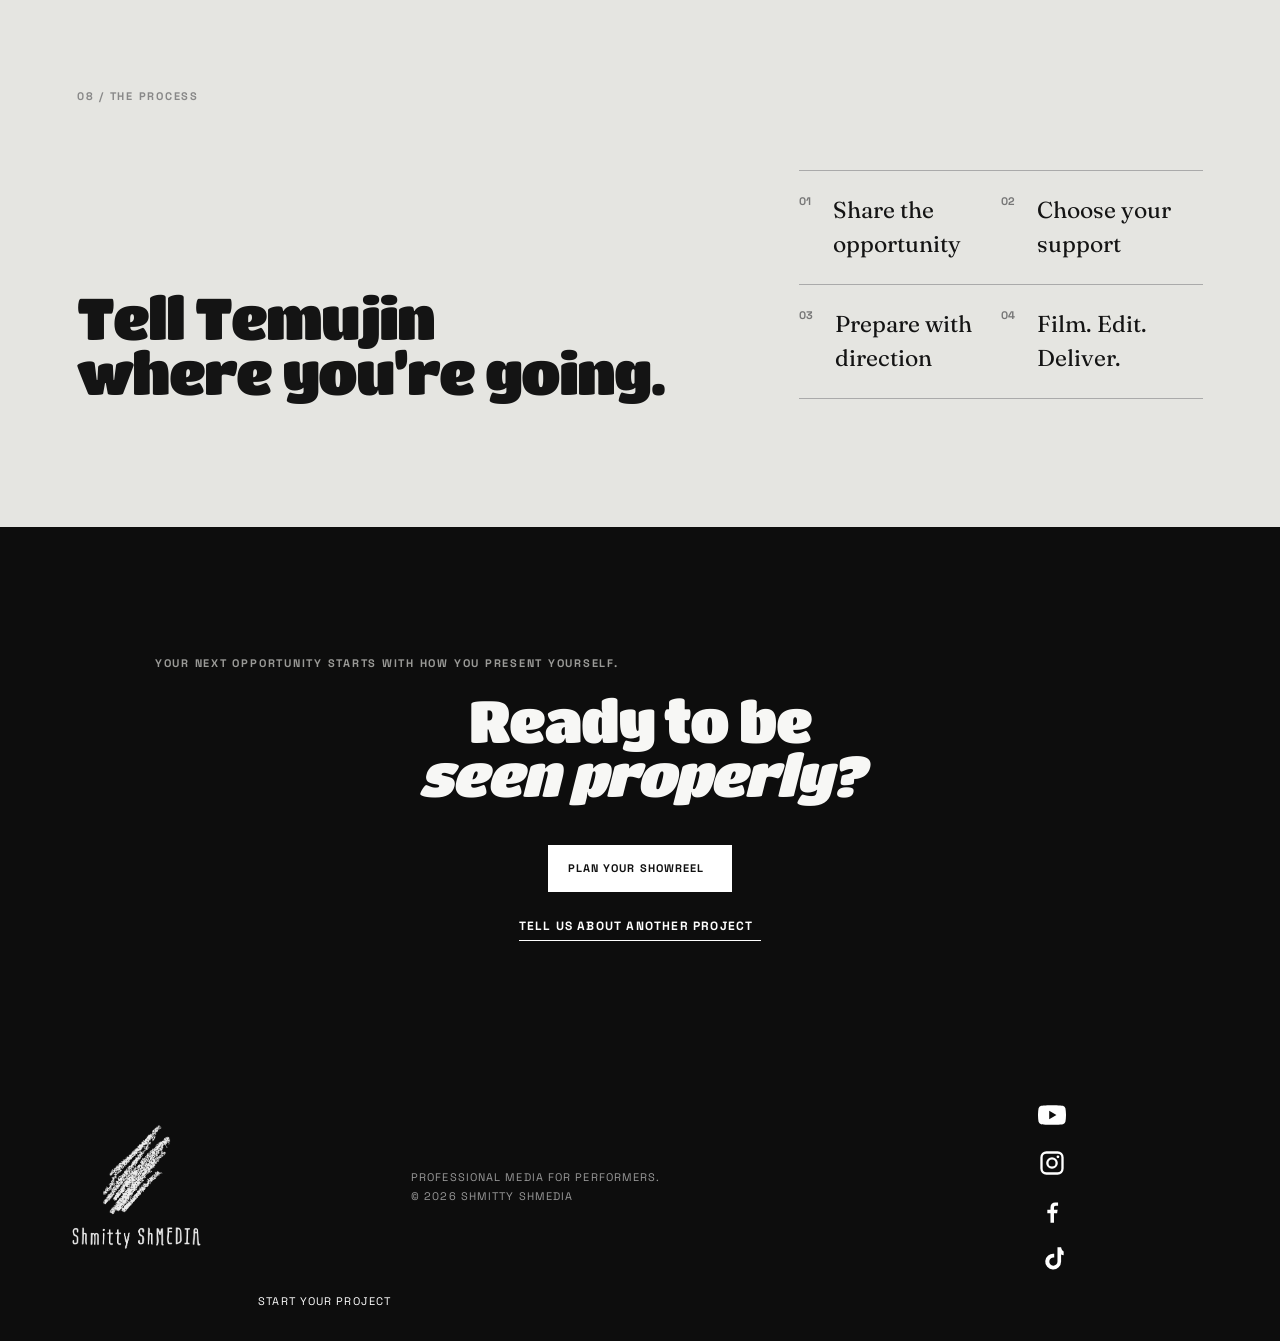
==== commit 2ad89180: "Refine hero social icons" ====
--- a/index.html
+++ b/index.html
@@ -11,7 +11,7 @@
 <body class="home">
   <header class="site-header"><a class="brand" href="index.html"><img src="assets/logo_transparent_background.png" alt="Shmitty ShMEDIA"></a><nav><a href="services.html">Services &amp; pricing</a><a href="work.html">Work</a><a href="about.html">About Temujin</a><a href="process.html">How it works</a></nav><a class="header-cta" href="enquire.html">Plan your showreel <span></span></a><button class="menu" aria-label="Open menu">☰</button></header>
   <main>
-    <section class="hero dark-section"><div class="hero-copy"><p class="eyebrow">Professional performer media · Sydney</p><h1>Built for<br><em>bigger stages.</em></h1><p class="hero-dek">Professional showreels for dancers pursuing their next big opportunity — planned, filmed and edited by someone who understands the industry from the inside.</p><div class="actions"><a class="button light" href="enquire.html">Plan your showreel</a><a class="text-link light-link" href="services.html">View showreel packages</a></div><div class="social-strip"><div class="social-links" aria-label="Social links"><a href="https://www.youtube.com/@ShmittyShMEDIA" target="_blank" rel="noopener" aria-label="YouTube"><svg viewBox="0 0 24 24" aria-hidden="true"><path d="M23.5 6.2a3 3 0 0 0-2.1-2.1C19.5 3.6 12 3.6 12 3.6s-7.5 0-9.4.5A3 3 0 0 0 .5 6.2 31 31 0 0 0 0 12a31 31 0 0 0 .5 5.8 3 3 0 0 0 2.1 2.1c1.9.5 9.4.5 9.4.5s7.5 0 9.4-.5a3 3 0 0 0 2.1-2.1A31 31 0 0 0 24 12a31 31 0 0 0-.5-5.8ZM9.6 15.6V8.4L15.8 12l-6.2 3.6Z"/></svg></a><a href="https://www.instagram.com/shmittyshmedia/" target="_blank" rel="noopener" aria-label="Instagram"><svg viewBox="0 0 24 24" aria-hidden="true"><path d="M7.2 2h9.6A5.2 5.2 0 0 1 22 7.2v9.6a5.2 5.2 0 0 1-5.2 5.2H7.2A5.2 5.2 0 0 1 2 16.8V7.2A5.2 5.2 0 0 1 7.2 2Zm0 2A3.2 3.2 0 0 0 4 7.2v9.6A3.2 3.2 0 0 0 7.2 20h9.6a3.2 3.2 0 0 0 3.2-3.2V7.2A3.2 3.2 0 0 0 16.8 4H7.2Zm9.9 1.5a1.2 1.2 0 1 1 0 2.4 1.2 1.2 0 0 1 0-2.4ZM12 7a5 5 0 1 1 0 10 5 5 0 0 1 0-10Zm0 2a3 3 0 1 0 0 6 3 3 0 0 0 0-6Z"/></svg></a><a href="https://www.facebook.com/ShmittyShMEDIA/" target="_blank" rel="noopener" aria-label="Facebook"><svg viewBox="0 0 24 24" aria-hidden="true"><path d="M13.7 22v-8h2.7l.4-3h-3.1V9.1c0-.9.3-1.6 1.7-1.6h1.8V4.8c-.3 0-1.3-.1-2.4-.1-2.4 0-4.1 1.5-4.1 4.2V11H8v3h2.7v8h3Z"/></svg></a><a href="https://www.tiktok.com/@shmittyshmedia" target="_blank" rel="noopener" aria-label="TikTok"><svg viewBox="0 0 24 24" aria-hidden="true"><path d="M16.7 2h3.1c.2 1.5 1 2.8 2.2 3.6v3.1a8.3 8.3 0 0 1-2.2-.6v6.1a6.8 6.8 0 1 1-5.9-6.7v3.3a3.5 3.5 0 1 0 2.8 3.4V2Z"/></svg></a></div></div></div><div class="hero-art hero-video"><video autoplay muted playsinline preload="metadata"><source src="assets/hero-00.mp4" type="video/mp4"></video></div><div class="hero-foot"><span>Scroll to explore</span><span>01 / 09</span></div></section>
+    <section class="hero dark-section"><div class="hero-copy"><p class="eyebrow">Professional performer media · Sydney</p><h1>Built for<br><em>bigger stages.</em></h1><p class="hero-dek">Professional showreels for dancers pursuing their next big opportunity — planned, filmed and edited by someone who understands the industry from the inside.</p><div class="actions"><a class="button light" href="enquire.html">Plan your showreel</a><a class="text-link light-link" href="services.html">View showreel packages</a></div><div class="social-strip"><div class="social-links" aria-label="Social links"><a href="https://www.youtube.com/@ShmittyShMEDIA" target="_blank" rel="noopener" aria-label="YouTube"><svg viewBox="0 0 24 24" aria-hidden="true"><path d="M23.5 6.2a3 3 0 0 0-2.1-2.1C19.5 3.6 12 3.6 12 3.6s-7.5 0-9.4.5A3 3 0 0 0 .5 6.2 31 31 0 0 0 0 12a31 31 0 0 0 .5 5.8 3 3 0 0 0 2.1 2.1c1.9.5 9.4.5 9.4.5s7.5 0 9.4-.5a3 3 0 0 0 2.1-2.1A31 31 0 0 0 24 12a31 31 0 0 0-.5-5.8ZM9.6 15.6V8.4L15.8 12l-6.2 3.6Z"/></svg></a><a href="https://www.instagram.com/shmittyshmedia/" target="_blank" rel="noopener" aria-label="Instagram"><svg viewBox="0 0 24 24" aria-hidden="true"><path d="M7.2 2h9.6A5.2 5.2 0 0 1 22 7.2v9.6a5.2 5.2 0 0 1-5.2 5.2H7.2A5.2 5.2 0 0 1 2 16.8V7.2A5.2 5.2 0 0 1 7.2 2Zm0 2A3.2 3.2 0 0 0 4 7.2v9.6A3.2 3.2 0 0 0 7.2 20h9.6a3.2 3.2 0 0 0 3.2-3.2V7.2A3.2 3.2 0 0 0 16.8 4H7.2Zm9.9 1.5a1.2 1.2 0 1 1 0 2.4 1.2 1.2 0 0 1 0-2.4ZM12 7a5 5 0 1 1 0 10 5 5 0 0 1 0-10Zm0 2a3 3 0 1 0 0 6 3 3 0 0 0 0-6Z"/></svg></a><a href="https://www.facebook.com/ShmittyShMEDIA/" target="_blank" rel="noopener" aria-label="Facebook"><svg viewBox="0 0 24 24" aria-hidden="true"><path d="M13.7 22v-8h2.7l.4-3h-3.1V9.1c0-.9.3-1.6 1.7-1.6h1.8V4.8c-.3 0-1.3-.1-2.4-.1-2.4 0-4.1 1.5-4.1 4.2V11H8v3h2.7v8h3Z"/></svg></a><a href="https://www.tiktok.com/@shmittyshmedia" target="_blank" rel="noopener" aria-label="TikTok"><svg viewBox="0 0 24 24" aria-hidden="true"><path d="M16.7 2h3.1c.2 1.5 1 2.8 2.2 3.6v3.1a8.3 8.3 0 0 1-2.2-.6v6.1a6.8 6.8 0 1 1-5.9-6.7v3.3a3.5 3.5 0 1 0 2.8 3.4V2Z"/></svg></a></div></div></div><div class="hero-art hero-video"><video autoplay muted playsinline preload="metadata"><source src="assets/hero-00.mp4" type="video/mp4"></video></div></section>
     <section class="statement section"><div class="section-number">01 / THE PROBLEM</div><div class="statement-grid"><h2>You have the talent.<br><em>Does your media show it?</em></h2><div><p class="large-copy">The next opportunity may depend on a short first impression. Your showreel needs to make your ability, range and potential clear before the person watching has moved on.</p><a class="text-link" href="process.html">Why the right preparation matters <span></span></a></div></div></section>
     <section class="standard dark-section section"><div class="section-number">02 / THE STANDARD</div><div class="standard-grid"><div><p class="eyebrow">A showreel is not a folder of random clips.</p><h2>Make the first minute<br><em>do the work.</em></h2></div><div class="standard-list"><div><strong>01</strong><span>One carefully edited piece of music</span></div><div><strong>02</strong><span>Five to six dance styles showing your range</span></div><div><strong>03</strong><span>Your strongest style and footage first</span></div><div><strong>04</strong><span>Transitions planned for the final edit</span></div></div></div><a class="button outline-light" href="services.html">See what is included <span></span></a></section>
     <section class="result section"><div class="section-number">03 / THE RESULT</div><div class="result-card"><div class="result-poster filming-image image-one"><b>PLAY</b></div><div class="result-copy"><p class="eyebrow">Strategically planned. Cinematically produced.</p><h2>Show them<br><em>what you can do.</em></h2><p>Every frame has a job: to show your ability quickly, confidently and at the level of the opportunities you want.</p><a class="text-link" href="work.html">Watch the work <span></span></a></div></div></section>
--- a/styles.css
+++ b/styles.css
@@ -9,4 +9,4 @@
 
 @media(max-width:850px){.brand{height:78px}.brand img{width:308px;max-height:78px;transform:translateY(8px)}}
 
-.social-strip{margin-top:38px;display:flex;align-items:center;gap:22px;color:#9a9a97;font-size:10px;text-transform:uppercase;letter-spacing:.14em}.social-links{display:flex;gap:16px;align-items:center}.social-links a{width:22px;height:22px;display:grid;place-items:center}.social-links svg{width:100%;height:100%;fill:currentColor;display:block}.social-links a{color:inherit;transition:color .2s}.social-links a:hover{color:#fff}.footer-socials{display:flex;flex-direction:column;gap:8px;color:#999;font-size:10px;text-transform:uppercase;letter-spacing:.12em}.footer-socials .social-links{gap:16px;color:#fff}.footer-socials .social-links a:hover{color:#aaa}.site-footer{grid-template-columns:1fr 1.4fr 1fr}.site-footer>a{white-space:nowrap}@media(max-width:850px){.social-strip{align-items:flex-start;flex-direction:column;gap:10px;margin-top:30px}.footer-socials{order:2}.site-footer div{order:3}.site-footer>a{order:1}.site-footer{grid-template-columns:1fr}}
+.social-strip{margin-top:38px;display:flex;align-items:center;justify-content:center;width:100%;gap:22px;color:#fff;font-size:10px;text-transform:uppercase;letter-spacing:.14em}.social-links{display:flex;gap:24px;align-items:center;justify-content:center}.social-links a{width:34px;height:34px;display:grid;place-items:center;color:#fff;transition:color .2s,transform .2s}.social-links svg{width:100%;height:100%;fill:currentColor;display:block}.social-links a:hover{color:#fff;transform:translateY(-2px)}.footer-socials{display:flex;flex-direction:column;align-items:center;text-align:center;gap:8px;color:#fff;font-size:10px;text-transform:uppercase;letter-spacing:.12em}.footer-socials .social-links{gap:20px;color:#fff}.footer-socials .social-links a{width:28px;height:28px}.footer-socials .social-links a:hover{color:#aaa}.site-footer{grid-template-columns:1fr 1.4fr 1fr}.site-footer>a{white-space:nowrap}@media(max-width:850px){.social-strip{align-items:center;justify-content:center;gap:10px;margin-top:30px}.footer-socials{order:2;align-items:flex-start;text-align:left}.footer-socials .social-links{justify-content:flex-start}.site-footer div{order:3}.site-footer>a{order:1}.site-footer{grid-template-columns:1fr}}
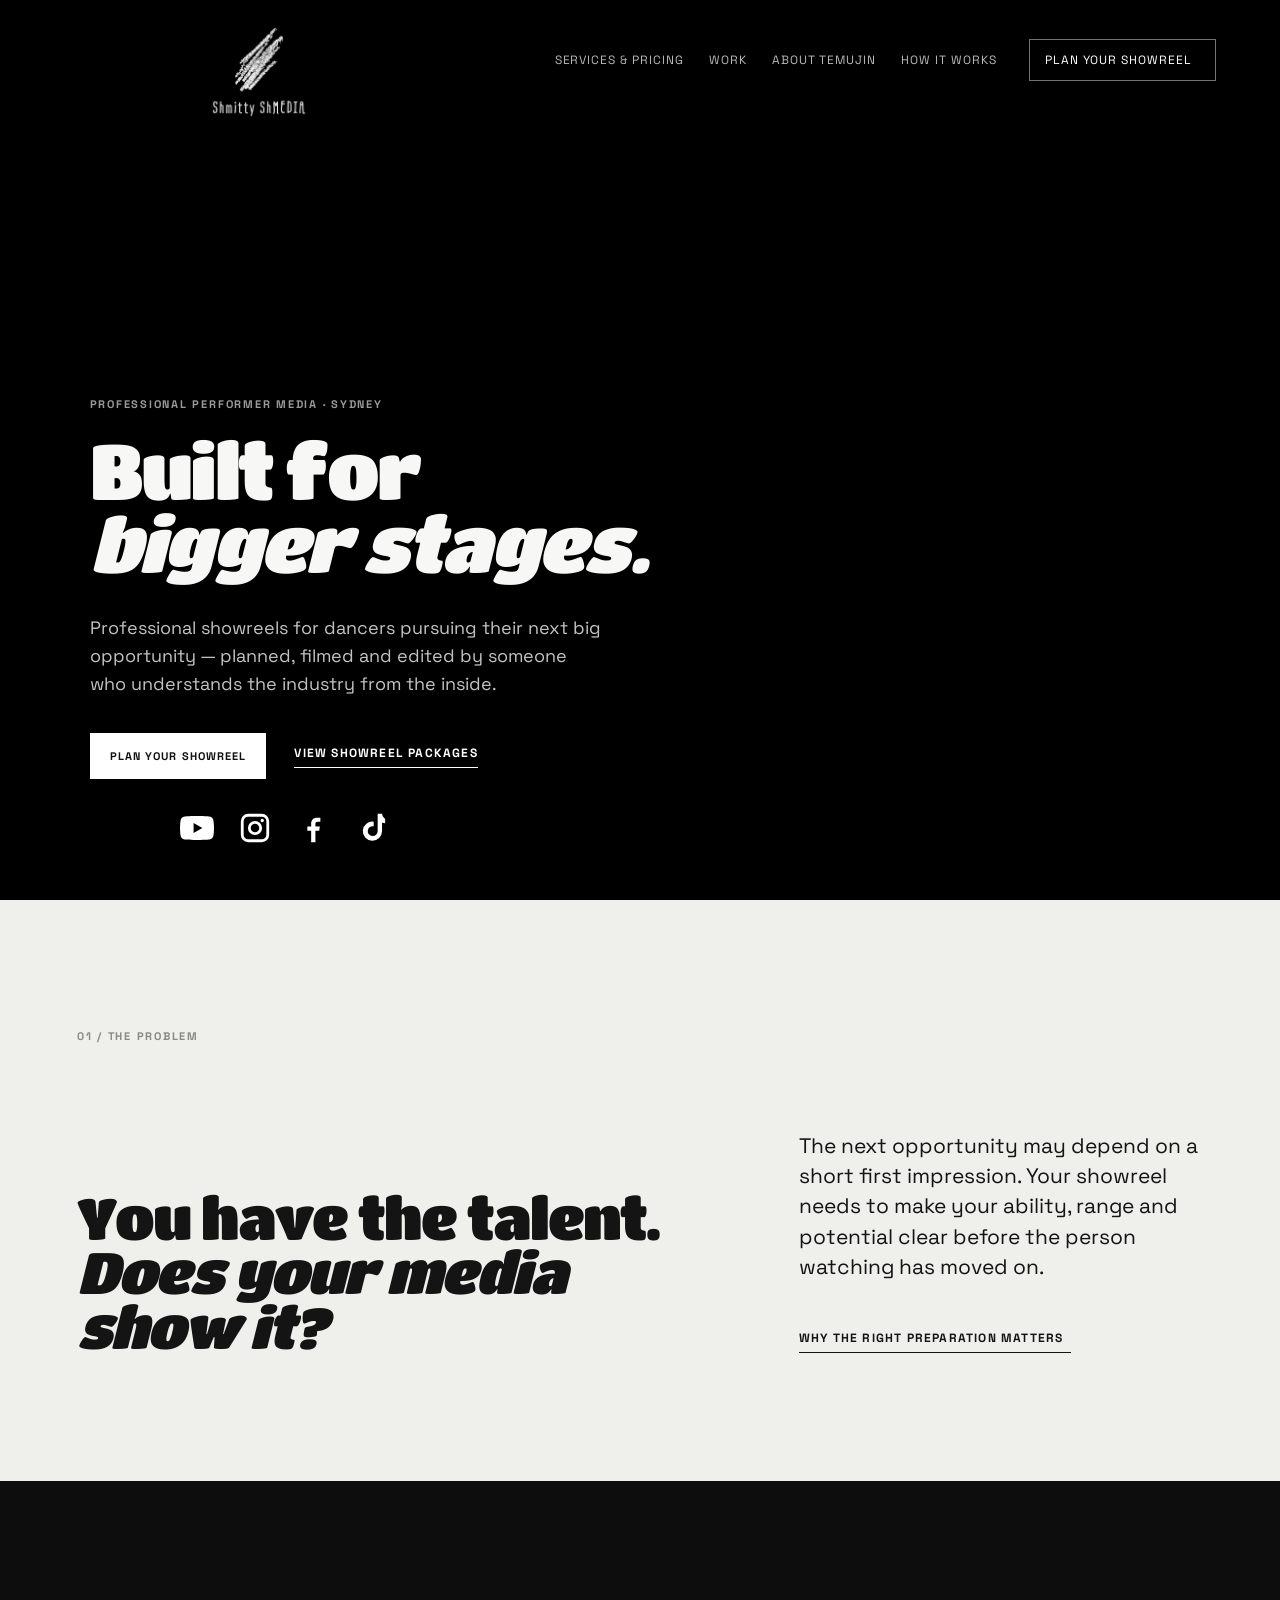
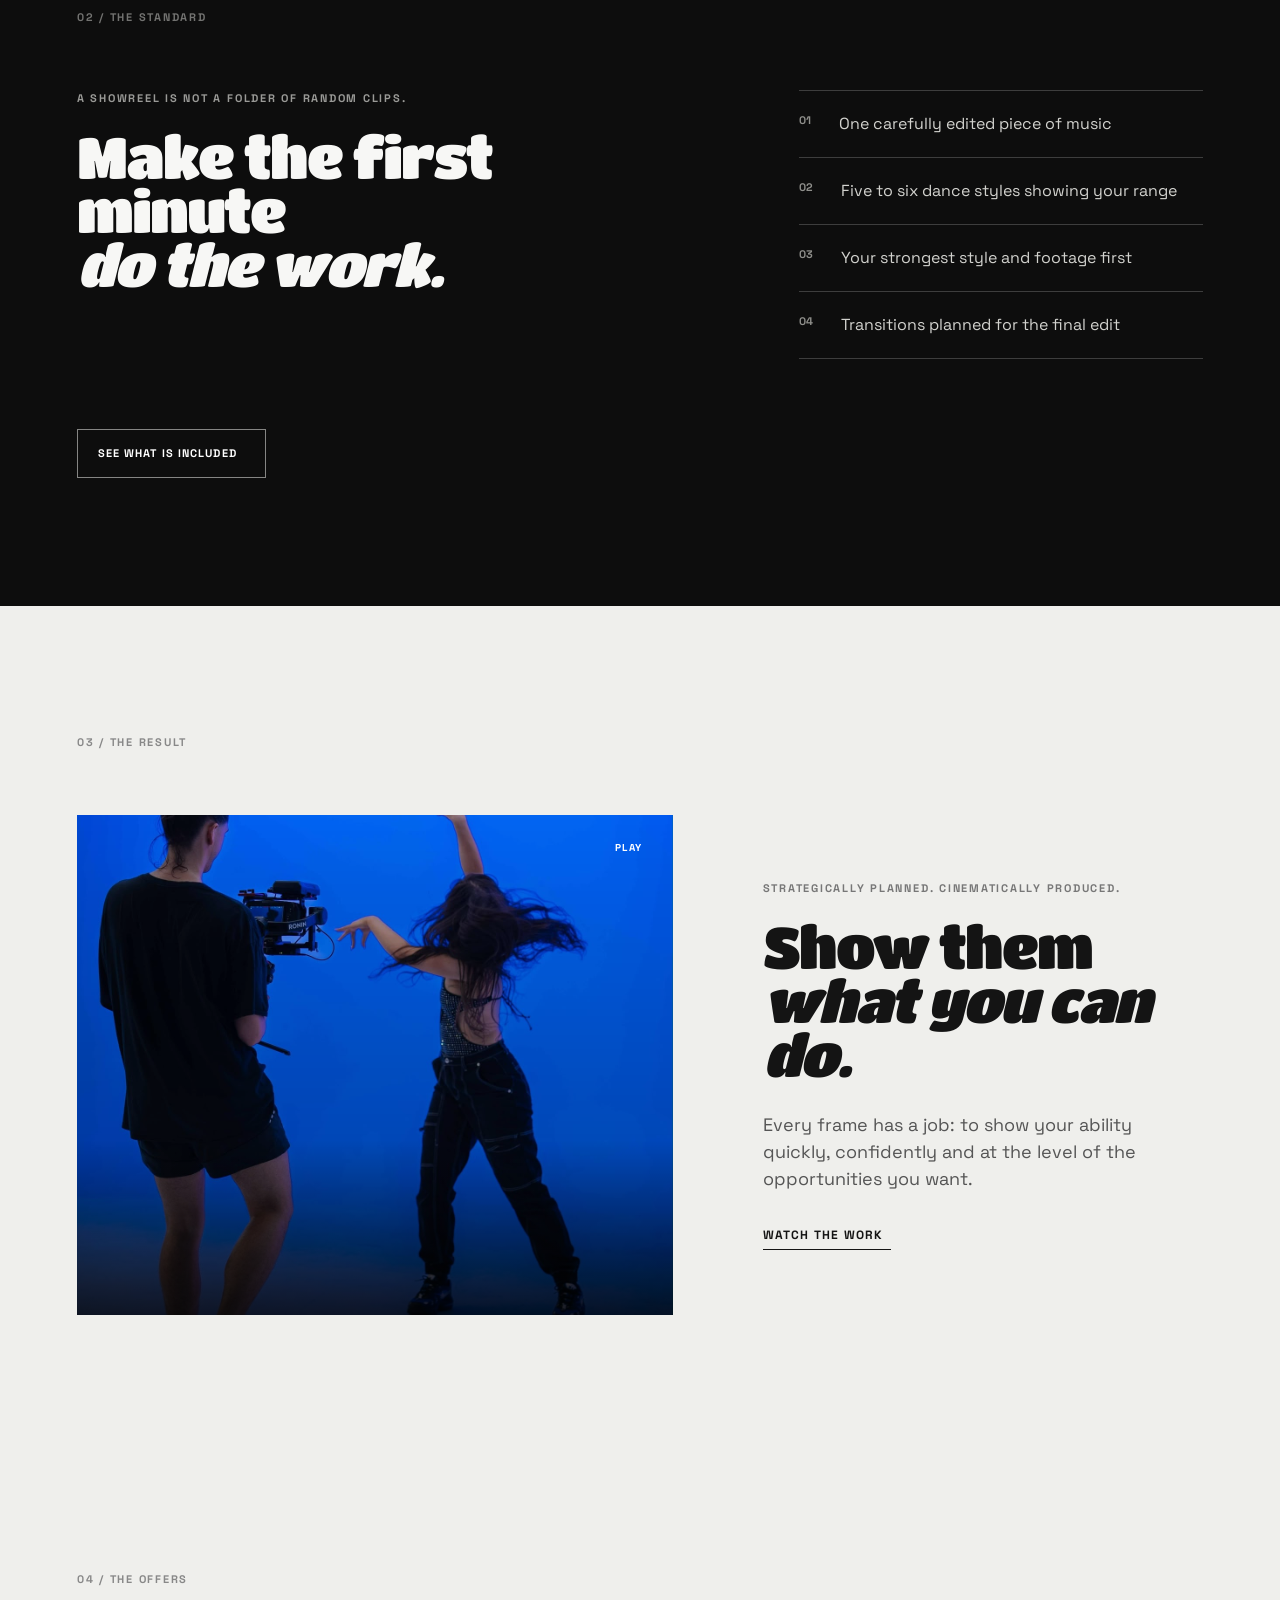
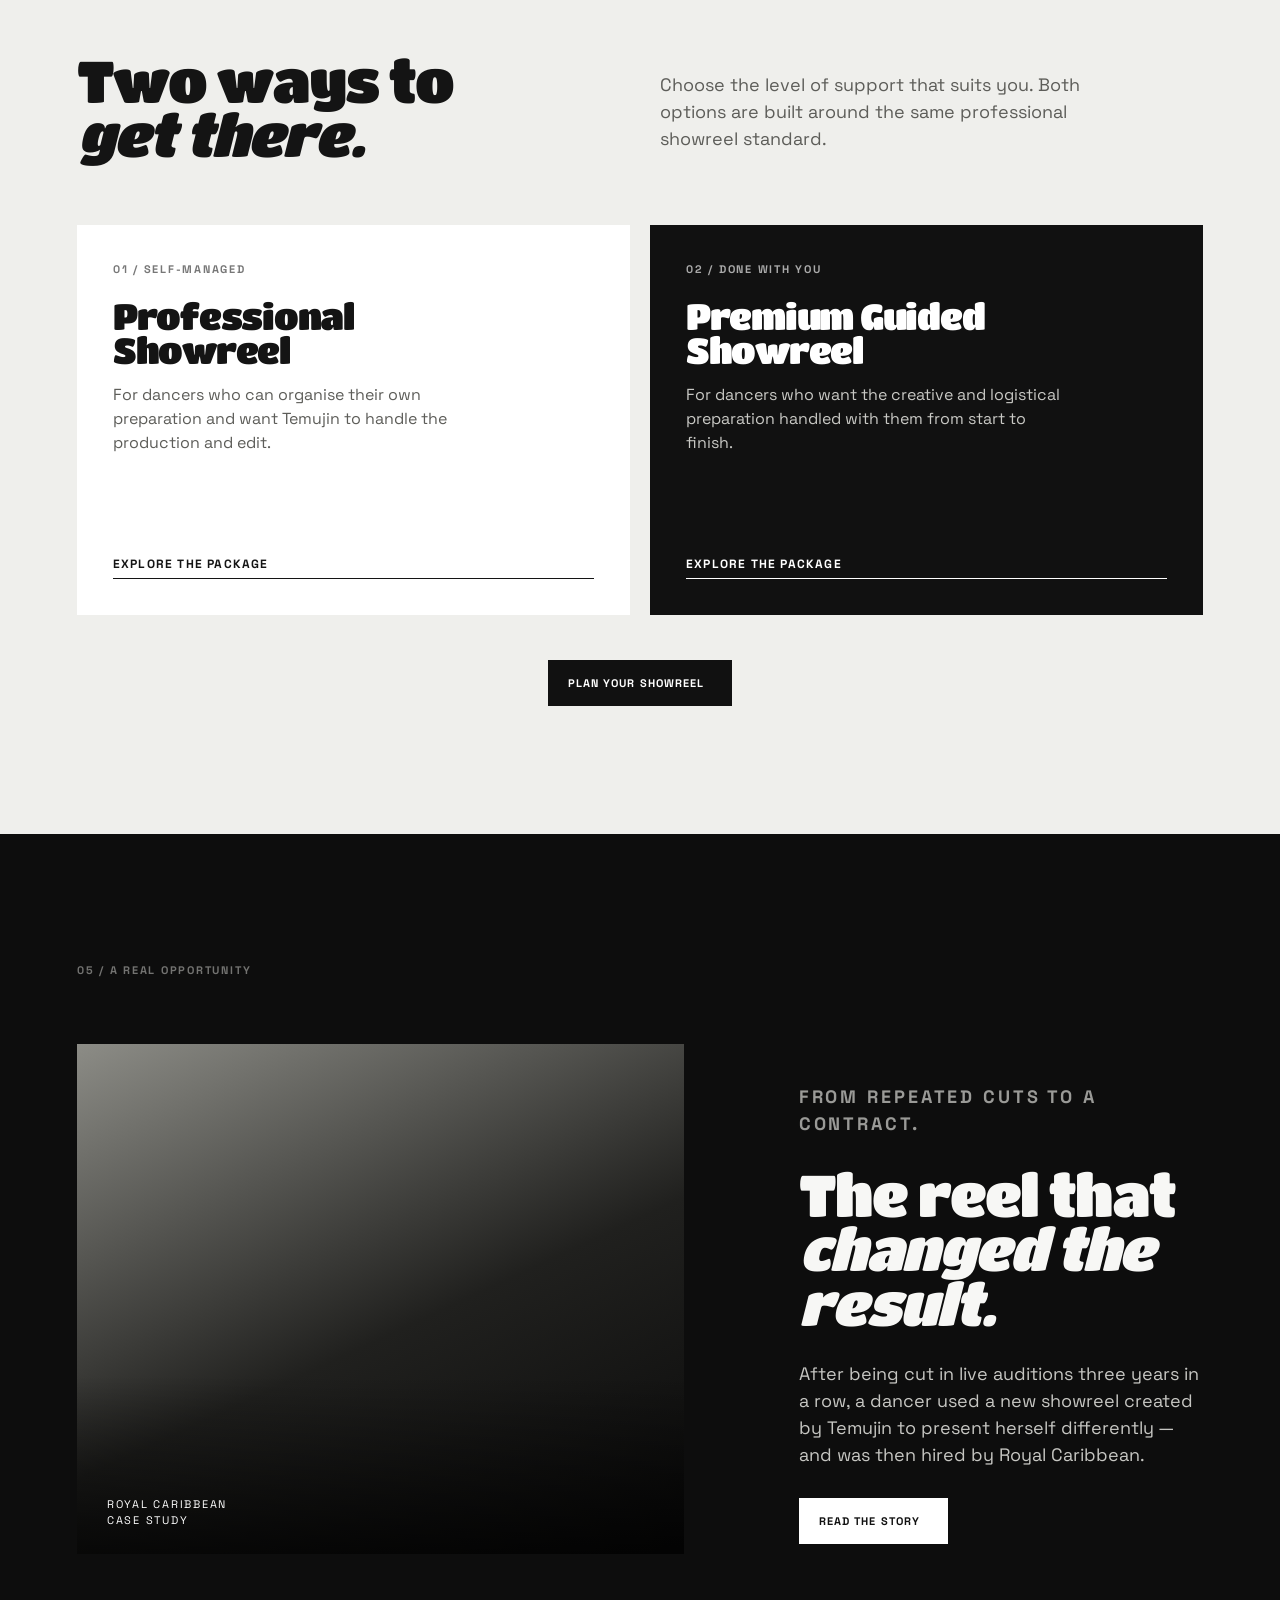
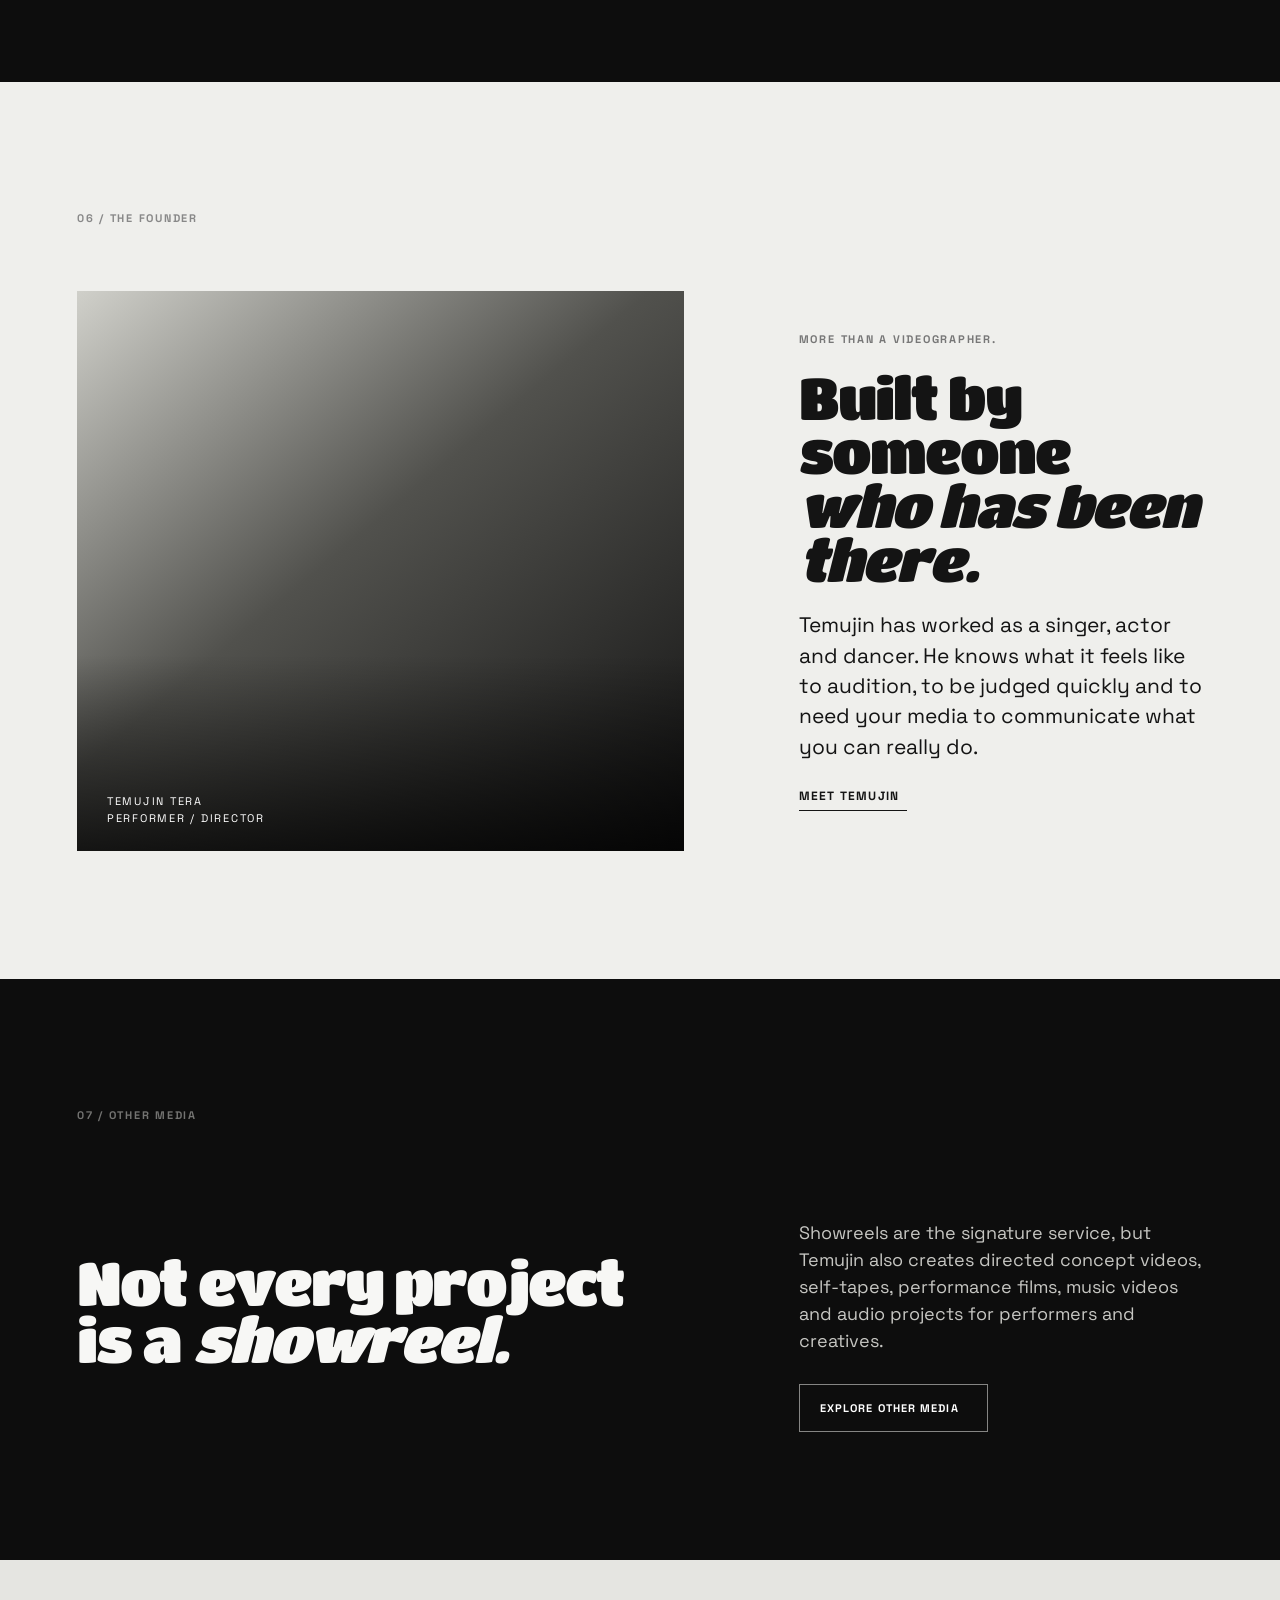
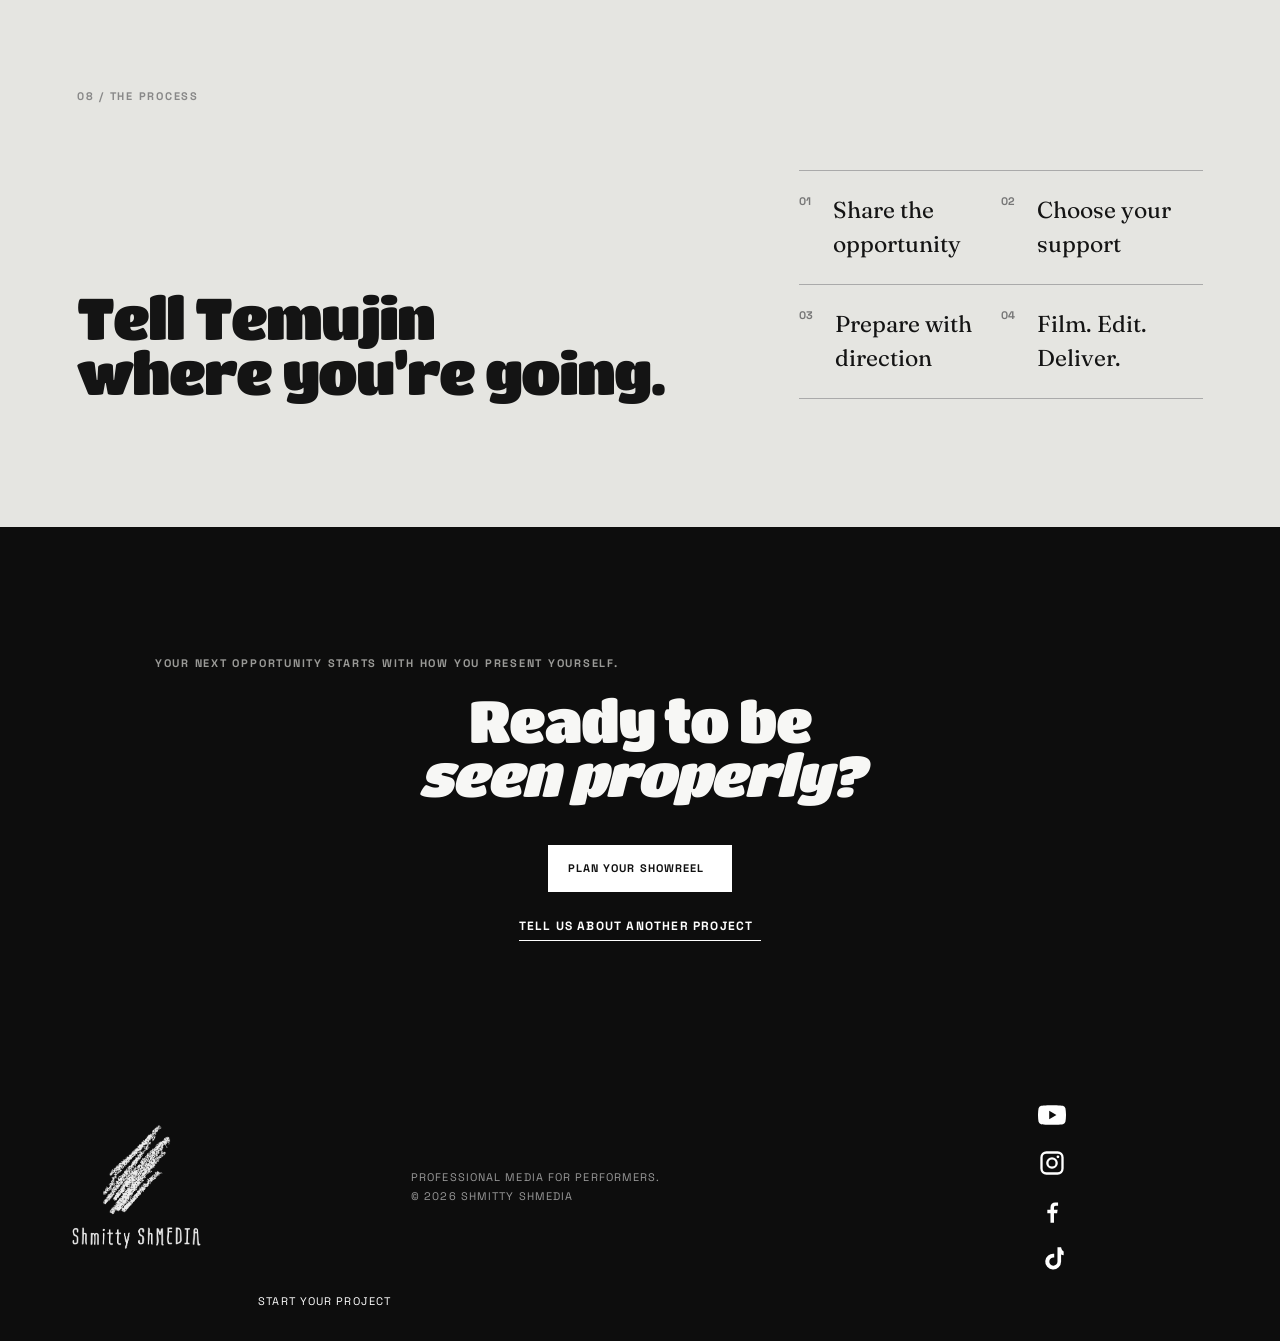
==== commit 1c91405b: "Center hero socials under CTA buttons" ====
--- a/index.html
+++ b/index.html
@@ -11,7 +11,7 @@
 <body class="home">
   <header class="site-header"><a class="brand" href="index.html"><img src="assets/logo_transparent_background.png" alt="Shmitty ShMEDIA"></a><nav><a href="services.html">Services &amp; pricing</a><a href="work.html">Work</a><a href="about.html">About Temujin</a><a href="process.html">How it works</a></nav><a class="header-cta" href="enquire.html">Plan your showreel <span></span></a><button class="menu" aria-label="Open menu">☰</button></header>
   <main>
-    <section class="hero dark-section"><div class="hero-copy"><p class="eyebrow">Professional performer media · Sydney</p><h1>Built for<br><em>bigger stages.</em></h1><p class="hero-dek">Professional showreels for dancers pursuing their next big opportunity — planned, filmed and edited by someone who understands the industry from the inside.</p><div class="actions"><a class="button light" href="enquire.html">Plan your showreel</a><a class="text-link light-link" href="services.html">View showreel packages</a></div><div class="social-strip"><div class="social-links" aria-label="Social links"><a href="https://www.youtube.com/@ShmittyShMEDIA" target="_blank" rel="noopener" aria-label="YouTube"><svg viewBox="0 0 24 24" aria-hidden="true"><path d="M23.5 6.2a3 3 0 0 0-2.1-2.1C19.5 3.6 12 3.6 12 3.6s-7.5 0-9.4.5A3 3 0 0 0 .5 6.2 31 31 0 0 0 0 12a31 31 0 0 0 .5 5.8 3 3 0 0 0 2.1 2.1c1.9.5 9.4.5 9.4.5s7.5 0 9.4-.5a3 3 0 0 0 2.1-2.1A31 31 0 0 0 24 12a31 31 0 0 0-.5-5.8ZM9.6 15.6V8.4L15.8 12l-6.2 3.6Z"/></svg></a><a href="https://www.instagram.com/shmittyshmedia/" target="_blank" rel="noopener" aria-label="Instagram"><svg viewBox="0 0 24 24" aria-hidden="true"><path d="M7.2 2h9.6A5.2 5.2 0 0 1 22 7.2v9.6a5.2 5.2 0 0 1-5.2 5.2H7.2A5.2 5.2 0 0 1 2 16.8V7.2A5.2 5.2 0 0 1 7.2 2Zm0 2A3.2 3.2 0 0 0 4 7.2v9.6A3.2 3.2 0 0 0 7.2 20h9.6a3.2 3.2 0 0 0 3.2-3.2V7.2A3.2 3.2 0 0 0 16.8 4H7.2Zm9.9 1.5a1.2 1.2 0 1 1 0 2.4 1.2 1.2 0 0 1 0-2.4ZM12 7a5 5 0 1 1 0 10 5 5 0 0 1 0-10Zm0 2a3 3 0 1 0 0 6 3 3 0 0 0 0-6Z"/></svg></a><a href="https://www.facebook.com/ShmittyShMEDIA/" target="_blank" rel="noopener" aria-label="Facebook"><svg viewBox="0 0 24 24" aria-hidden="true"><path d="M13.7 22v-8h2.7l.4-3h-3.1V9.1c0-.9.3-1.6 1.7-1.6h1.8V4.8c-.3 0-1.3-.1-2.4-.1-2.4 0-4.1 1.5-4.1 4.2V11H8v3h2.7v8h3Z"/></svg></a><a href="https://www.tiktok.com/@shmittyshmedia" target="_blank" rel="noopener" aria-label="TikTok"><svg viewBox="0 0 24 24" aria-hidden="true"><path d="M16.7 2h3.1c.2 1.5 1 2.8 2.2 3.6v3.1a8.3 8.3 0 0 1-2.2-.6v6.1a6.8 6.8 0 1 1-5.9-6.7v3.3a3.5 3.5 0 1 0 2.8 3.4V2Z"/></svg></a></div></div></div><div class="hero-art hero-video"><video autoplay muted playsinline preload="metadata"><source src="assets/hero-00.mp4" type="video/mp4"></video></div></section>
+    <section class="hero dark-section"><div class="hero-copy"><p class="eyebrow">Professional performer media · Sydney</p><h1>Built for<br><em>bigger stages.</em></h1><p class="hero-dek">Professional showreels for dancers pursuing their next big opportunity — planned, filmed and edited by someone who understands the industry from the inside.</p><div class="hero-cta-stack"><div class="actions"><a class="button light" href="enquire.html">Plan your showreel</a><a class="text-link light-link" href="services.html">View showreel packages</a></div><div class="social-strip"><div class="social-links" aria-label="Social links"><a href="https://www.youtube.com/@ShmittyShMEDIA" target="_blank" rel="noopener" aria-label="YouTube"><svg viewBox="0 0 24 24" aria-hidden="true"><path d="M23.5 6.2a3 3 0 0 0-2.1-2.1C19.5 3.6 12 3.6 12 3.6s-7.5 0-9.4.5A3 3 0 0 0 .5 6.2 31 31 0 0 0 0 12a31 31 0 0 0 .5 5.8 3 3 0 0 0 2.1 2.1c1.9.5 9.4.5 9.4.5s7.5 0 9.4-.5a3 3 0 0 0 2.1-2.1A31 31 0 0 0 24 12a31 31 0 0 0-.5-5.8ZM9.6 15.6V8.4L15.8 12l-6.2 3.6Z"/></svg></a><a href="https://www.instagram.com/shmittyshmedia/" target="_blank" rel="noopener" aria-label="Instagram"><svg viewBox="0 0 24 24" aria-hidden="true"><path d="M7.2 2h9.6A5.2 5.2 0 0 1 22 7.2v9.6a5.2 5.2 0 0 1-5.2 5.2H7.2A5.2 5.2 0 0 1 2 16.8V7.2A5.2 5.2 0 0 1 7.2 2Zm0 2A3.2 3.2 0 0 0 4 7.2v9.6A3.2 3.2 0 0 0 7.2 20h9.6a3.2 3.2 0 0 0 3.2-3.2V7.2A3.2 3.2 0 0 0 16.8 4H7.2Zm9.9 1.5a1.2 1.2 0 1 1 0 2.4 1.2 1.2 0 0 1 0-2.4ZM12 7a5 5 0 1 1 0 10 5 5 0 0 1 0-10Zm0 2a3 3 0 1 0 0 6 3 3 0 0 0 0-6Z"/></svg></a><a href="https://www.facebook.com/ShmittyShMEDIA/" target="_blank" rel="noopener" aria-label="Facebook"><svg viewBox="0 0 24 24" aria-hidden="true"><path d="M13.7 22v-8h2.7l.4-3h-3.1V9.1c0-.9.3-1.6 1.7-1.6h1.8V4.8c-.3 0-1.3-.1-2.4-.1-2.4 0-4.1 1.5-4.1 4.2V11H8v3h2.7v8h3Z"/></svg></a><a href="https://www.tiktok.com/@shmittyshmedia" target="_blank" rel="noopener" aria-label="TikTok"><svg viewBox="0 0 24 24" aria-hidden="true"><path d="M16.7 2h3.1c.2 1.5 1 2.8 2.2 3.6v3.1a8.3 8.3 0 0 1-2.2-.6v6.1a6.8 6.8 0 1 1-5.9-6.7v3.3a3.5 3.5 0 1 0 2.8 3.4V2Z"/></svg></a></div></div></div></div><div class="hero-art hero-video"><video autoplay muted playsinline preload="metadata"><source src="assets/hero-00.mp4" type="video/mp4"></video></div></section>
     <section class="statement section"><div class="section-number">01 / THE PROBLEM</div><div class="statement-grid"><h2>You have the talent.<br><em>Does your media show it?</em></h2><div><p class="large-copy">The next opportunity may depend on a short first impression. Your showreel needs to make your ability, range and potential clear before the person watching has moved on.</p><a class="text-link" href="process.html">Why the right preparation matters <span></span></a></div></div></section>
     <section class="standard dark-section section"><div class="section-number">02 / THE STANDARD</div><div class="standard-grid"><div><p class="eyebrow">A showreel is not a folder of random clips.</p><h2>Make the first minute<br><em>do the work.</em></h2></div><div class="standard-list"><div><strong>01</strong><span>One carefully edited piece of music</span></div><div><strong>02</strong><span>Five to six dance styles showing your range</span></div><div><strong>03</strong><span>Your strongest style and footage first</span></div><div><strong>04</strong><span>Transitions planned for the final edit</span></div></div></div><a class="button outline-light" href="services.html">See what is included <span></span></a></section>
     <section class="result section"><div class="section-number">03 / THE RESULT</div><div class="result-card"><div class="result-poster filming-image image-one"><b>PLAY</b></div><div class="result-copy"><p class="eyebrow">Strategically planned. Cinematically produced.</p><h2>Show them<br><em>what you can do.</em></h2><p>Every frame has a job: to show your ability quickly, confidently and at the level of the opportunities you want.</p><a class="text-link" href="work.html">Watch the work <span></span></a></div></div></section>
--- a/styles.css
+++ b/styles.css
@@ -1,4 +1,4 @@
-:root{--display:'Titan One','Arial Rounded MT Bold',sans-serif;--black:#0d0d0d;--white:#f7f7f5;--muted:#a2a2a0;--line:rgba(255,255,255,.2);--ink:#141414;--paper:#efefec;--serif:'Fraunces','Bodoni 72','Didot',Georgia,serif;--sans:'Space Grotesk','Helvetica Neue',Arial,sans-serif}*{box-sizing:border-box}html{scroll-behavior:smooth}body{margin:0;background:var(--paper);color:var(--ink);font-family:var(--sans);font-size:16px;line-height:1.5}a{color:inherit;text-decoration:none}.dark-section{background:var(--black);color:var(--white)}.section{padding:clamp(72px,10vw,150px) clamp(22px,6vw,100px);position:relative}.section-number,.eyebrow{font-size:11px;letter-spacing:.16em;text-transform:uppercase;font-weight:700}.section-number{color:#888;margin-bottom:65px}.dark-section .section-number{color:#737371}.eyebrow{color:#777;margin:0 0 22px}.dark-section .eyebrow{color:#9a9a97}h1,h2,h3{font-family:var(--display);font-weight:400;letter-spacing:-.035em;line-height:.94;margin:0}h1{font-size:clamp(46px,6vw,98px);max-width:900px}h2{font-size:clamp(36px,4.5vw,70px)}h3{font-size:clamp(30px,2.8vw,42px)}em{font-style:italic}p{max-width:620px}.site-header{height:120px;position:absolute;overflow:visible;z-index:10;top:0;left:0;right:0;display:flex;align-items:center;gap:32px;padding:0 clamp(22px,5vw,72px);color:#fff}.brand{height:100px;display:flex;align-items:center;flex-shrink:0;overflow:visible}.brand img{width:390px;height:auto;max-height:100px;transform:translateY(12px);display:block;object-fit:contain;filter:invert(1)}.site-header nav{display:flex;gap:25px;margin-left:auto}.site-header nav a,.header-cta{font-size:12px;text-transform:uppercase;letter-spacing:.08em}.site-header nav a{opacity:.72}.site-header nav a:hover{opacity:1}.header-cta{border:1px solid rgba(255,255,255,.45);padding:11px 15px}.header-cta span,.button span,.text-link span{margin-left:8px}.menu{display:none;background:none;color:#fff;border:0;font-size:22px}.hero{min-height:100svh;padding:150px clamp(22px,7vw,115px) 55px;display:flex;align-items:flex-end;position:relative;overflow:hidden}.hero-copy{position:relative;z-index:2;max-width:760px}.hero-dek{font-size:18px;line-height:1.55;color:#c3c3c0;max-width:515px;margin:35px 0}.actions{display:flex;align-items:center;gap:28px;flex-wrap:wrap}.button{display:inline-block;padding:15px 20px;text-transform:uppercase;letter-spacing:.1em;font-size:11px;font-weight:700;transition:.25s}.button:hover{transform:translateY(-2px)}.light{background:#fff;color:#111}.dark-button{background:#111;color:#fff}.outline-light{border:1px solid #858583;color:#fff}.text-link{font-size:12px;font-weight:700;text-transform:uppercase;letter-spacing:.1em;display:inline-block;border-bottom:1px solid currentColor;padding-bottom:5px}.light-link{color:#fff}.video-placeholder{position:absolute;top:50%;left:50%;transform:translate(-50%,-50%) rotate(-15deg);z-index:2;font-size:11px;letter-spacing:.16em;color:#d8d8d4;border:1px solid rgba(255,255,255,.5);padding:12px 15px;white-space:nowrap}.hero-video iframe,.hero-video video{position:absolute;inset:0;width:100%;height:100%;border:0;object-fit:cover;background:#000}.hero-video:before{content:"";position:absolute;inset:0;background:linear-gradient(120deg,rgba(0,0,0,.25),rgba(0,0,0,.05) 50%,rgba(0,0,0,.45));z-index:1;pointer-events:none}.video-caption{position:absolute;z-index:3;bottom:36px;right:38px;font-size:10px;letter-spacing:.16em;color:#fff}.hero-art{position:absolute;inset:0;height:auto;margin:0;border:0;z-index:0;background:#101010}.hero-art:after{content:'';position:absolute;inset:0;border:0}.hero-mark{font-family:var(--serif);font-size:clamp(130px,18vw,280px);font-style:italic;letter-spacing:-.18em;transform:rotate(-15deg);color:#eaeae5;opacity:.9}.hero-mark span{font-family:var(--sans);font-size:.18em;vertical-align:middle;letter-spacing:0}.hero-art p{position:absolute;bottom:38px;left:38px;font-size:10px;line-height:1.6;letter-spacing:.18em;color:#b5b5b0}.frame-label{position:absolute;top:38px;left:38px;z-index:2;font-size:10px;letter-spacing:.16em;color:#aaa}.hero-lines{position:absolute;width:64%;height:70%;border:1px solid rgba(255,255,255,.15);transform:rotate(35deg)}.hero-foot{z-index:2;position:absolute;bottom:45px;left:clamp(22px,7vw,115px);right:clamp(22px,7vw,115px);display:flex;justify-content:space-between;color:#8b8b88;font-size:10px;text-transform:uppercase;letter-spacing:.16em}.statement-grid,.standard-grid,.founder-grid,.case-grid,.other-grid,.process-grid{display:grid;grid-template-columns:1.2fr .8fr;gap:clamp(40px,9vw,150px);align-items:end}.large-copy{font-size:21px;line-height:1.45;max-width:520px}.statement .text-link{margin-top:25px}.standard-grid{align-items:start}.standard h2{margin-bottom:50px}.standard-list{border-top:1px solid var(--line)}.standard-list div{display:flex;gap:28px;padding:21px 0;border-bottom:1px solid var(--line)}.standard-list strong{font-size:11px;color:#8f8f8b}.standard-list span{font-size:16px;color:#d2d2ce}.standard .button{margin-top:70px}.result-card{display:grid;grid-template-columns:1.15fr .85fr;align-items:center;gap:clamp(30px,7vw,100px)}.result-poster,.case-image,.founder-portrait{min-height:500px;background:linear-gradient(145deg,#c3c3bd,#353532 42%,#111);position:relative;overflow:hidden}.result-poster .video-placeholder{position:absolute;top:50%;left:50%;transform:translate(-50%,-50%);z-index:2;font-size:11px;letter-spacing:.16em;color:#fff;border:1px solid rgba(255,255,255,.7);padding:12px 15px;white-space:nowrap}.result-poster:after,.case-image:after,.founder-portrait:after{content:'';position:absolute;inset:0;background:linear-gradient(transparent 65%,rgba(0,0,0,.72))}.result-poster span,.case-image span,.founder-portrait span{position:absolute;z-index:1;left:30px;bottom:25px;color:#fff;font-size:11px;letter-spacing:.16em;line-height:1.5}.result-poster b{position:absolute;z-index:1;top:25px;right:30px;color:#fff;font-size:10px;letter-spacing:.16em}.result-copy p:not(.eyebrow),.case p,.other p{font-size:18px;color:#555;max-width:470px;margin:30px 0}.offers-head{display:grid;grid-template-columns:1fr 1fr;gap:40px;margin-bottom:55px}.offers-head p{font-size:18px;color:#5d5d59;max-width:440px}.offer-grid{display:grid;grid-template-columns:1fr 1fr;gap:20px}.offer-card{min-height:390px;padding:36px;background:#fff;display:flex;flex-direction:column;justify-content:space-between}.offer-card.featured{background:#111;color:#fff}.featured .eyebrow{color:#aaa}.offer-card p:not(.eyebrow){color:#5d5d59;max-width:390px}.featured p:not(.eyebrow){color:#c9c9c5}.center-cta{text-align:center;margin-top:45px}.case-grid{align-items:center}.case-image{min-height:510px;background:linear-gradient(155deg,#8c8c86,#20201e 55%,#090909)}.case h2,.founder h2{margin-bottom:24px}.case p{color:#c6c6c2}.founder-grid{align-items:center}.founder-portrait{min-height:560px;background:linear-gradient(140deg,#d0d0ca,#51514d 45%,#121212)}.other-grid{align-items:center}.other h2{font-size:clamp(40px,4.8vw,76px)}.other p{color:#c6c6c2}.process-strip{background:#e5e5e1}.steps{display:grid;grid-template-columns:1fr 1fr;border-top:1px solid #aaa}.steps div{padding:22px 0;border-bottom:1px solid #aaa;display:flex;gap:22px}.steps b{font-size:11px;color:#777}.steps span{font-family:var(--serif);font-size:23px}.final-cta{text-align:center}.final-cta h2{margin:22px auto 44px}.final-cta .text-link{display:block;width:max-content;margin:25px auto 0}.site-footer{padding:32px clamp(22px,5vw,72px);display:grid;grid-template-columns:1fr 1fr 1fr;align-items:center;gap:20px}.site-footer img{width:145px;height:auto;max-width:100%;object-fit:contain;filter:invert(1)}.site-footer div{display:flex;flex-direction:column;gap:3px;color:#999;font-size:11px;text-transform:uppercase;letter-spacing:.1em}.site-footer>a{text-align:right;color:#fff;text-transform:uppercase;font-size:11px;letter-spacing:.1em}
+:root{--display:'Titan One','Arial Rounded MT Bold',sans-serif;--black:#0d0d0d;--white:#f7f7f5;--muted:#a2a2a0;--line:rgba(255,255,255,.2);--ink:#141414;--paper:#efefec;--serif:'Fraunces','Bodoni 72','Didot',Georgia,serif;--sans:'Space Grotesk','Helvetica Neue',Arial,sans-serif}*{box-sizing:border-box}html{scroll-behavior:smooth}body{margin:0;background:var(--paper);color:var(--ink);font-family:var(--sans);font-size:16px;line-height:1.5}a{color:inherit;text-decoration:none}.dark-section{background:var(--black);color:var(--white)}.section{padding:clamp(72px,10vw,150px) clamp(22px,6vw,100px);position:relative}.section-number,.eyebrow{font-size:11px;letter-spacing:.16em;text-transform:uppercase;font-weight:700}.section-number{color:#888;margin-bottom:65px}.dark-section .section-number{color:#737371}.eyebrow{color:#777;margin:0 0 22px}.dark-section .eyebrow{color:#9a9a97}h1,h2,h3{font-family:var(--display);font-weight:400;letter-spacing:-.035em;line-height:.94;margin:0}h1{font-size:clamp(46px,6vw,98px);max-width:900px}h2{font-size:clamp(36px,4.5vw,70px)}h3{font-size:clamp(30px,2.8vw,42px)}em{font-style:italic}p{max-width:620px}.site-header{height:120px;position:absolute;overflow:visible;z-index:10;top:0;left:0;right:0;display:flex;align-items:center;gap:32px;padding:0 clamp(22px,5vw,72px);color:#fff}.brand{height:100px;display:flex;align-items:center;flex-shrink:0;overflow:visible}.brand img{width:390px;height:auto;max-height:100px;transform:translateY(12px);display:block;object-fit:contain;filter:invert(1)}.site-header nav{display:flex;gap:25px;margin-left:auto}.site-header nav a,.header-cta{font-size:12px;text-transform:uppercase;letter-spacing:.08em}.site-header nav a{opacity:.72}.site-header nav a:hover{opacity:1}.header-cta{border:1px solid rgba(255,255,255,.45);padding:11px 15px}.header-cta span,.button span,.text-link span{margin-left:8px}.menu{display:none;background:none;color:#fff;border:0;font-size:22px}.hero{min-height:100svh;padding:150px clamp(22px,7vw,115px) 55px;display:flex;align-items:flex-end;position:relative;overflow:hidden}.hero-copy{position:relative;z-index:2;max-width:760px}.hero-dek{font-size:18px;line-height:1.55;color:#c3c3c0;max-width:515px;margin:35px 0}.actions{display:flex;align-items:center;justify-content:center;gap:28px;flex-wrap:wrap}.hero-cta-stack{display:inline-flex;flex-direction:column;align-items:center;max-width:100%}.button{display:inline-block;padding:15px 20px;text-transform:uppercase;letter-spacing:.1em;font-size:11px;font-weight:700;transition:.25s}.button:hover{transform:translateY(-2px)}.light{background:#fff;color:#111}.dark-button{background:#111;color:#fff}.outline-light{border:1px solid #858583;color:#fff}.text-link{font-size:12px;font-weight:700;text-transform:uppercase;letter-spacing:.1em;display:inline-block;border-bottom:1px solid currentColor;padding-bottom:5px}.light-link{color:#fff}.video-placeholder{position:absolute;top:50%;left:50%;transform:translate(-50%,-50%) rotate(-15deg);z-index:2;font-size:11px;letter-spacing:.16em;color:#d8d8d4;border:1px solid rgba(255,255,255,.5);padding:12px 15px;white-space:nowrap}.hero-video iframe,.hero-video video{position:absolute;inset:0;width:100%;height:100%;border:0;object-fit:cover;background:#000}.hero-video:before{content:"";position:absolute;inset:0;background:linear-gradient(120deg,rgba(0,0,0,.25),rgba(0,0,0,.05) 50%,rgba(0,0,0,.45));z-index:1;pointer-events:none}.video-caption{position:absolute;z-index:3;bottom:36px;right:38px;font-size:10px;letter-spacing:.16em;color:#fff}.hero-art{position:absolute;inset:0;height:auto;margin:0;border:0;z-index:0;background:#101010}.hero-art:after{content:'';position:absolute;inset:0;border:0}.hero-mark{font-family:var(--serif);font-size:clamp(130px,18vw,280px);font-style:italic;letter-spacing:-.18em;transform:rotate(-15deg);color:#eaeae5;opacity:.9}.hero-mark span{font-family:var(--sans);font-size:.18em;vertical-align:middle;letter-spacing:0}.hero-art p{position:absolute;bottom:38px;left:38px;font-size:10px;line-height:1.6;letter-spacing:.18em;color:#b5b5b0}.frame-label{position:absolute;top:38px;left:38px;z-index:2;font-size:10px;letter-spacing:.16em;color:#aaa}.hero-lines{position:absolute;width:64%;height:70%;border:1px solid rgba(255,255,255,.15);transform:rotate(35deg)}.hero-foot{z-index:2;position:absolute;bottom:45px;left:clamp(22px,7vw,115px);right:clamp(22px,7vw,115px);display:flex;justify-content:space-between;color:#8b8b88;font-size:10px;text-transform:uppercase;letter-spacing:.16em}.statement-grid,.standard-grid,.founder-grid,.case-grid,.other-grid,.process-grid{display:grid;grid-template-columns:1.2fr .8fr;gap:clamp(40px,9vw,150px);align-items:end}.large-copy{font-size:21px;line-height:1.45;max-width:520px}.statement .text-link{margin-top:25px}.standard-grid{align-items:start}.standard h2{margin-bottom:50px}.standard-list{border-top:1px solid var(--line)}.standard-list div{display:flex;gap:28px;padding:21px 0;border-bottom:1px solid var(--line)}.standard-list strong{font-size:11px;color:#8f8f8b}.standard-list span{font-size:16px;color:#d2d2ce}.standard .button{margin-top:70px}.result-card{display:grid;grid-template-columns:1.15fr .85fr;align-items:center;gap:clamp(30px,7vw,100px)}.result-poster,.case-image,.founder-portrait{min-height:500px;background:linear-gradient(145deg,#c3c3bd,#353532 42%,#111);position:relative;overflow:hidden}.result-poster .video-placeholder{position:absolute;top:50%;left:50%;transform:translate(-50%,-50%);z-index:2;font-size:11px;letter-spacing:.16em;color:#fff;border:1px solid rgba(255,255,255,.7);padding:12px 15px;white-space:nowrap}.result-poster:after,.case-image:after,.founder-portrait:after{content:'';position:absolute;inset:0;background:linear-gradient(transparent 65%,rgba(0,0,0,.72))}.result-poster span,.case-image span,.founder-portrait span{position:absolute;z-index:1;left:30px;bottom:25px;color:#fff;font-size:11px;letter-spacing:.16em;line-height:1.5}.result-poster b{position:absolute;z-index:1;top:25px;right:30px;color:#fff;font-size:10px;letter-spacing:.16em}.result-copy p:not(.eyebrow),.case p,.other p{font-size:18px;color:#555;max-width:470px;margin:30px 0}.offers-head{display:grid;grid-template-columns:1fr 1fr;gap:40px;margin-bottom:55px}.offers-head p{font-size:18px;color:#5d5d59;max-width:440px}.offer-grid{display:grid;grid-template-columns:1fr 1fr;gap:20px}.offer-card{min-height:390px;padding:36px;background:#fff;display:flex;flex-direction:column;justify-content:space-between}.offer-card.featured{background:#111;color:#fff}.featured .eyebrow{color:#aaa}.offer-card p:not(.eyebrow){color:#5d5d59;max-width:390px}.featured p:not(.eyebrow){color:#c9c9c5}.center-cta{text-align:center;margin-top:45px}.case-grid{align-items:center}.case-image{min-height:510px;background:linear-gradient(155deg,#8c8c86,#20201e 55%,#090909)}.case h2,.founder h2{margin-bottom:24px}.case p{color:#c6c6c2}.founder-grid{align-items:center}.founder-portrait{min-height:560px;background:linear-gradient(140deg,#d0d0ca,#51514d 45%,#121212)}.other-grid{align-items:center}.other h2{font-size:clamp(40px,4.8vw,76px)}.other p{color:#c6c6c2}.process-strip{background:#e5e5e1}.steps{display:grid;grid-template-columns:1fr 1fr;border-top:1px solid #aaa}.steps div{padding:22px 0;border-bottom:1px solid #aaa;display:flex;gap:22px}.steps b{font-size:11px;color:#777}.steps span{font-family:var(--serif);font-size:23px}.final-cta{text-align:center}.final-cta h2{margin:22px auto 44px}.final-cta .text-link{display:block;width:max-content;margin:25px auto 0}.site-footer{padding:32px clamp(22px,5vw,72px);display:grid;grid-template-columns:1fr 1fr 1fr;align-items:center;gap:20px}.site-footer img{width:145px;height:auto;max-width:100%;object-fit:contain;filter:invert(1)}.site-footer div{display:flex;flex-direction:column;gap:3px;color:#999;font-size:11px;text-transform:uppercase;letter-spacing:.1em}.site-footer>a{text-align:right;color:#fff;text-transform:uppercase;font-size:11px;letter-spacing:.1em}
 @media(max-width:850px){.site-header nav,.header-cta{display:none}.menu{display:block;margin-left:auto}.hero{grid-template-columns:1fr;padding-top:135px}.hero-art{height:auto;margin:0}.hero-foot{bottom:20px}.statement-grid,.standard-grid,.founder-grid,.case-grid,.other-grid,.process-grid,.result-card{grid-template-columns:1fr;gap:45px}.offers-head{grid-template-columns:1fr}.offer-grid{grid-template-columns:1fr}.result-poster,.case-image,.founder-portrait{min-height:380px}.site-footer{grid-template-columns:1fr}.site-footer>a{text-align:left}.site-footer div{order:3}.section-number{margin-bottom:42px}.large-copy{font-size:18px}}
 .page-hero{min-height:76vh;padding:170px clamp(22px,7vw,115px) 90px;display:flex;flex-direction:column;justify-content:flex-end}.page-hero h1{font-size:clamp(50px,6.4vw,106px)}.page-hero .hero-dek{margin:35px 0 0}.pricing{background:#e9e9e5}.price-card{padding:clamp(28px,5vw,70px);background:#fff;margin-bottom:22px;display:grid;grid-template-columns:1fr .8fr;gap:60px;align-items:end}.price-card h2{font-size:clamp(42px,5.4vw,84px);margin-bottom:22px}.price-card p:not(.eyebrow){font-size:18px;color:#555;max-width:530px}.price-card ul{padding:0;margin:35px 0 0;list-style:none;border-top:1px solid #bbb}.price-card li{padding:14px 0;border-bottom:1px solid #bbb;font-size:15px}.price-card li:before{content:'+';margin-right:14px;color:#888}.price-card.dark-section p:not(.eyebrow),.price-card.dark-section li{color:#d3d3cf}.price-card.dark-section ul{border-color:#444}.price-card.dark-section li{border-color:#444}.other-services{background:#111}.service-list{border-top:1px solid var(--line)}.service-list>div{display:grid;grid-template-columns:40px 1fr;gap:16px;padding:20px 0;border-bottom:1px solid var(--line)}.service-list b{color:#888;font-size:11px}.service-list span{font-family:var(--serif);font-size:27px}.service-list small{grid-column:2;color:#aaa;font-size:14px}.other-services>.button{margin-top:60px}.notes{background:#e9e9e5}.notes-grid,.story-grid,.credits-grid,.enquiry-grid{display:grid;grid-template-columns:1fr 1fr;gap:clamp(40px,9vw,150px);align-items:start}.faq-list{border-top:1px solid #aaa}.faq-list details{padding:20px 0;border-bottom:1px solid #aaa}.faq-list summary{font-family:var(--serif);font-size:24px;cursor:pointer}.faq-list p{color:#555;margin-bottom:0}.story-portrait{min-height:620px;background:linear-gradient(145deg,#c7c7c1,#373733 55%,#111);position:relative}.story-portrait:after{content:'';position:absolute;inset:0;background:linear-gradient(transparent 65%,rgba(0,0,0,.7))}.story-portrait span{position:absolute;bottom:25px;left:30px;z-index:1;color:white;font-size:11px;letter-spacing:.16em;line-height:1.5}.credits{background:#e9e9e5}.credits-grid{align-items:end}.gallery{display:grid;grid-template-columns:1.2fr .8fr;gap:20px;margin-bottom:45px}.gallery-card{min-height:390px;background:linear-gradient(145deg,#b0b0aa,#292926 58%,#111);color:#fff;padding:28px;display:flex;flex-direction:column;justify-content:space-between}.gallery-card.tall{min-height:580px;grid-row:span 2}.gallery-card div{display:flex;justify-content:space-between;font-size:10px;letter-spacing:.16em}.gallery-card h3{font-size:42px}.gallery-card small{font-size:11px;text-transform:uppercase;letter-spacing:.12em;color:#bbb}.big-steps{display:grid;grid-template-columns:1fr 1fr;gap:0 80px;margin-bottom:65px}.big-steps>div{padding:30px 0;border-top:1px solid #aaa}.big-steps b{font-size:11px;color:#777}.big-steps h2{font-size:42px;margin:24px 0}.big-steps p{color:#555;font-size:17px}.enquiry{background:#e9e9e5}.enquiry form{background:#fff;padding:clamp(25px,5vw,65px);display:flex;flex-direction:column;gap:20px}.enquiry label{font-size:11px;text-transform:uppercase;letter-spacing:.12em;font-weight:700}.enquiry input,.enquiry select,.enquiry textarea{display:block;width:100%;margin-top:9px;padding:14px 0;border:0;border-bottom:1px solid #999;background:transparent;font:16px var(--sans);color:#111}.enquiry textarea{resize:vertical}.form-two{display:grid;grid-template-columns:1fr 1fr;gap:22px}.success h2{font-size:60px;margin:20px 0}.success p:not(.eyebrow){font-size:18px;color:#555}
 @media(max-width:850px){.page-hero{min-height:72vh;padding-top:145px}.price-card,.notes-grid,.story-grid,.credits-grid,.enquiry-grid{grid-template-columns:1fr;gap:40px}.gallery{grid-template-columns:1fr}.gallery-card.tall{min-height:420px;grid-row:auto}.big-steps{grid-template-columns:1fr;gap:0}.form-two{grid-template-columns:1fr}.service-list span{font-size:23px}}
@@ -9,4 +9,4 @@
 
 @media(max-width:850px){.brand{height:78px}.brand img{width:308px;max-height:78px;transform:translateY(8px)}}
 
-.social-strip{margin-top:38px;display:flex;align-items:center;justify-content:center;width:100%;gap:22px;color:#fff;font-size:10px;text-transform:uppercase;letter-spacing:.14em}.social-links{display:flex;gap:24px;align-items:center;justify-content:center}.social-links a{width:34px;height:34px;display:grid;place-items:center;color:#fff;transition:color .2s,transform .2s}.social-links svg{width:100%;height:100%;fill:currentColor;display:block}.social-links a:hover{color:#fff;transform:translateY(-2px)}.footer-socials{display:flex;flex-direction:column;align-items:center;text-align:center;gap:8px;color:#fff;font-size:10px;text-transform:uppercase;letter-spacing:.12em}.footer-socials .social-links{gap:20px;color:#fff}.footer-socials .social-links a{width:28px;height:28px}.footer-socials .social-links a:hover{color:#aaa}.site-footer{grid-template-columns:1fr 1.4fr 1fr}.site-footer>a{white-space:nowrap}@media(max-width:850px){.social-strip{align-items:center;justify-content:center;gap:10px;margin-top:30px}.footer-socials{order:2;align-items:flex-start;text-align:left}.footer-socials .social-links{justify-content:flex-start}.site-footer div{order:3}.site-footer>a{order:1}.site-footer{grid-template-columns:1fr}}
+.social-strip{margin-top:32px;display:flex;align-items:center;justify-content:center;width:100%;gap:22px;color:#fff;font-size:10px;text-transform:uppercase;letter-spacing:.14em}.social-links{display:flex;gap:24px;align-items:center;justify-content:center}.social-links a{width:34px;height:34px;display:grid;place-items:center;color:#fff;transition:color .2s,transform .2s}.social-links svg{width:100%;height:100%;fill:currentColor;display:block}.social-links a:hover{color:#fff;transform:translateY(-2px)}.footer-socials{display:flex;flex-direction:column;align-items:center;text-align:center;gap:8px;color:#fff;font-size:10px;text-transform:uppercase;letter-spacing:.12em}.footer-socials .social-links{gap:20px;color:#fff}.footer-socials .social-links a{width:28px;height:28px}.footer-socials .social-links a:hover{color:#aaa}.site-footer{grid-template-columns:1fr 1.4fr 1fr}.site-footer>a{white-space:nowrap}@media(max-width:850px){.hero-cta-stack{align-items:flex-start}.actions{justify-content:flex-start}.social-strip{align-items:center;justify-content:center;gap:10px;margin-top:28px}.footer-socials{order:2;align-items:flex-start;text-align:left}.footer-socials .social-links{justify-content:flex-start}.site-footer div{order:3}.site-footer>a{order:1}.site-footer{grid-template-columns:1fr}}
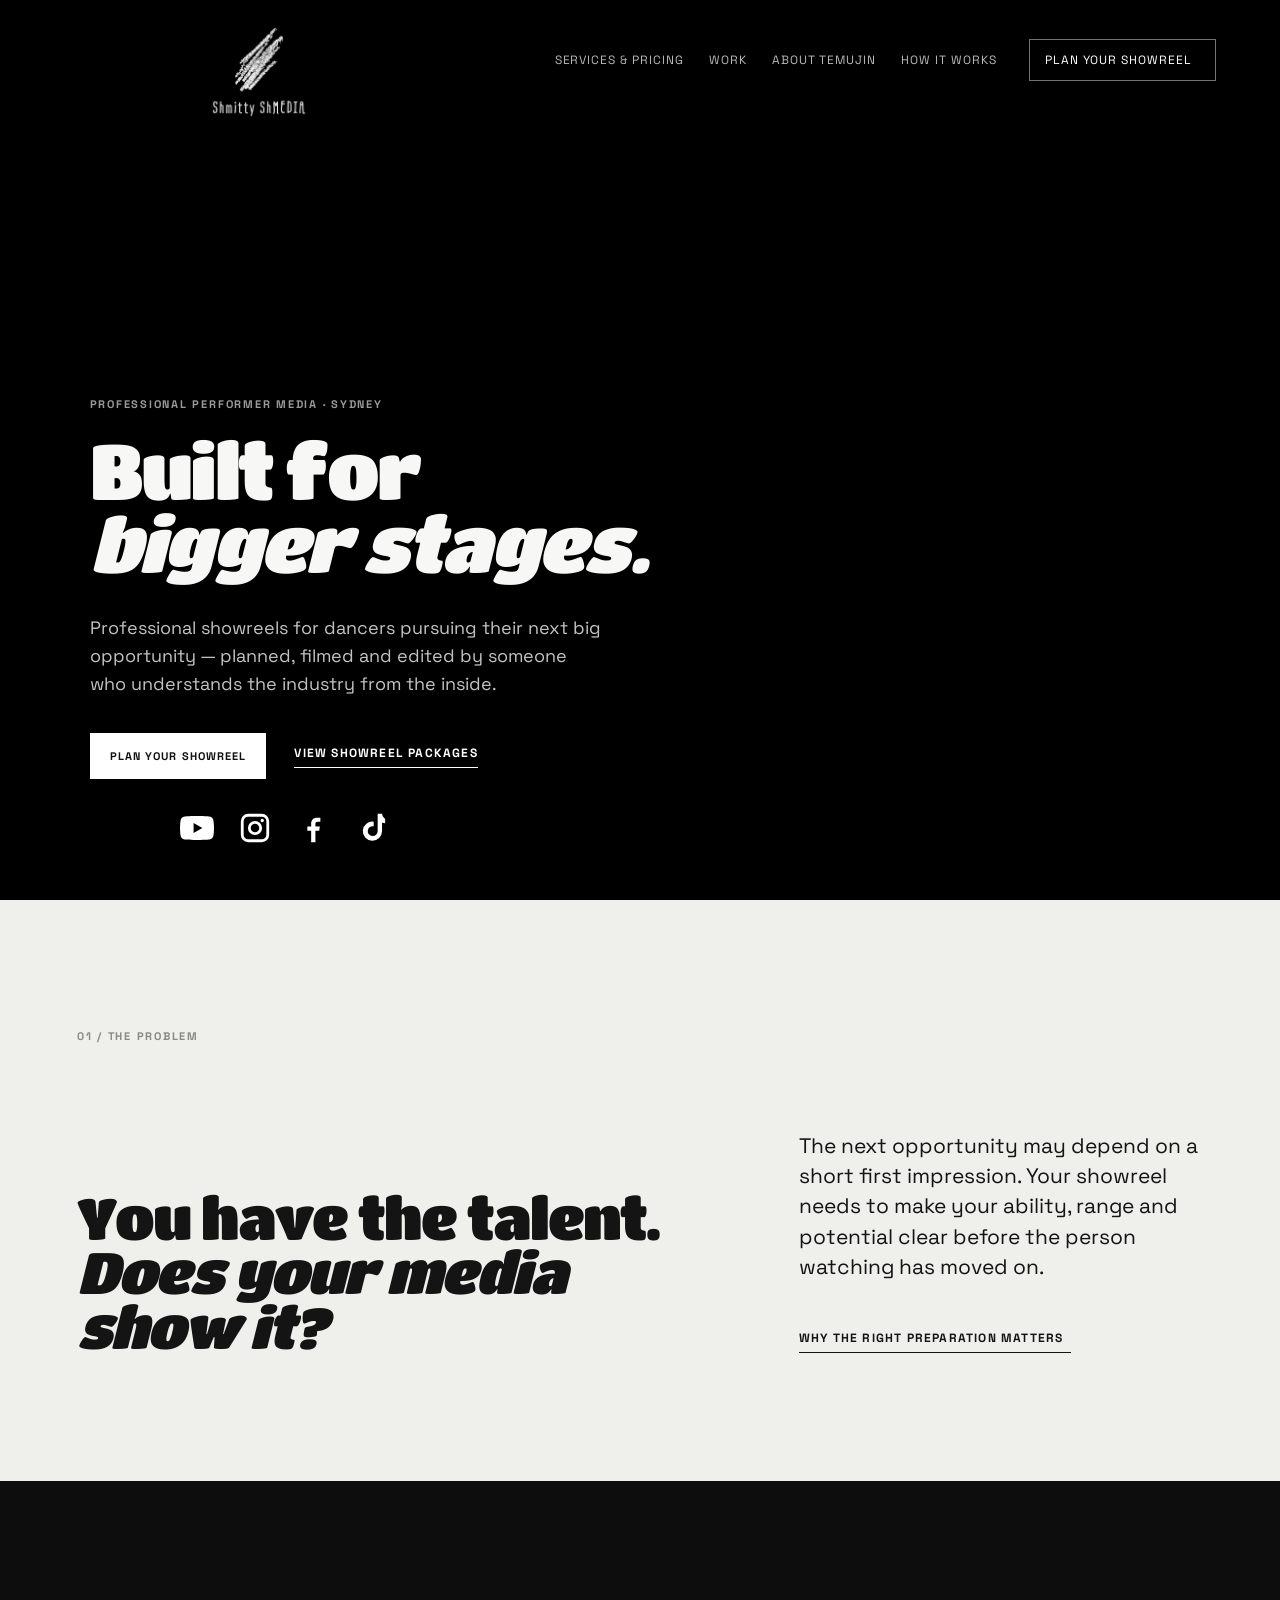
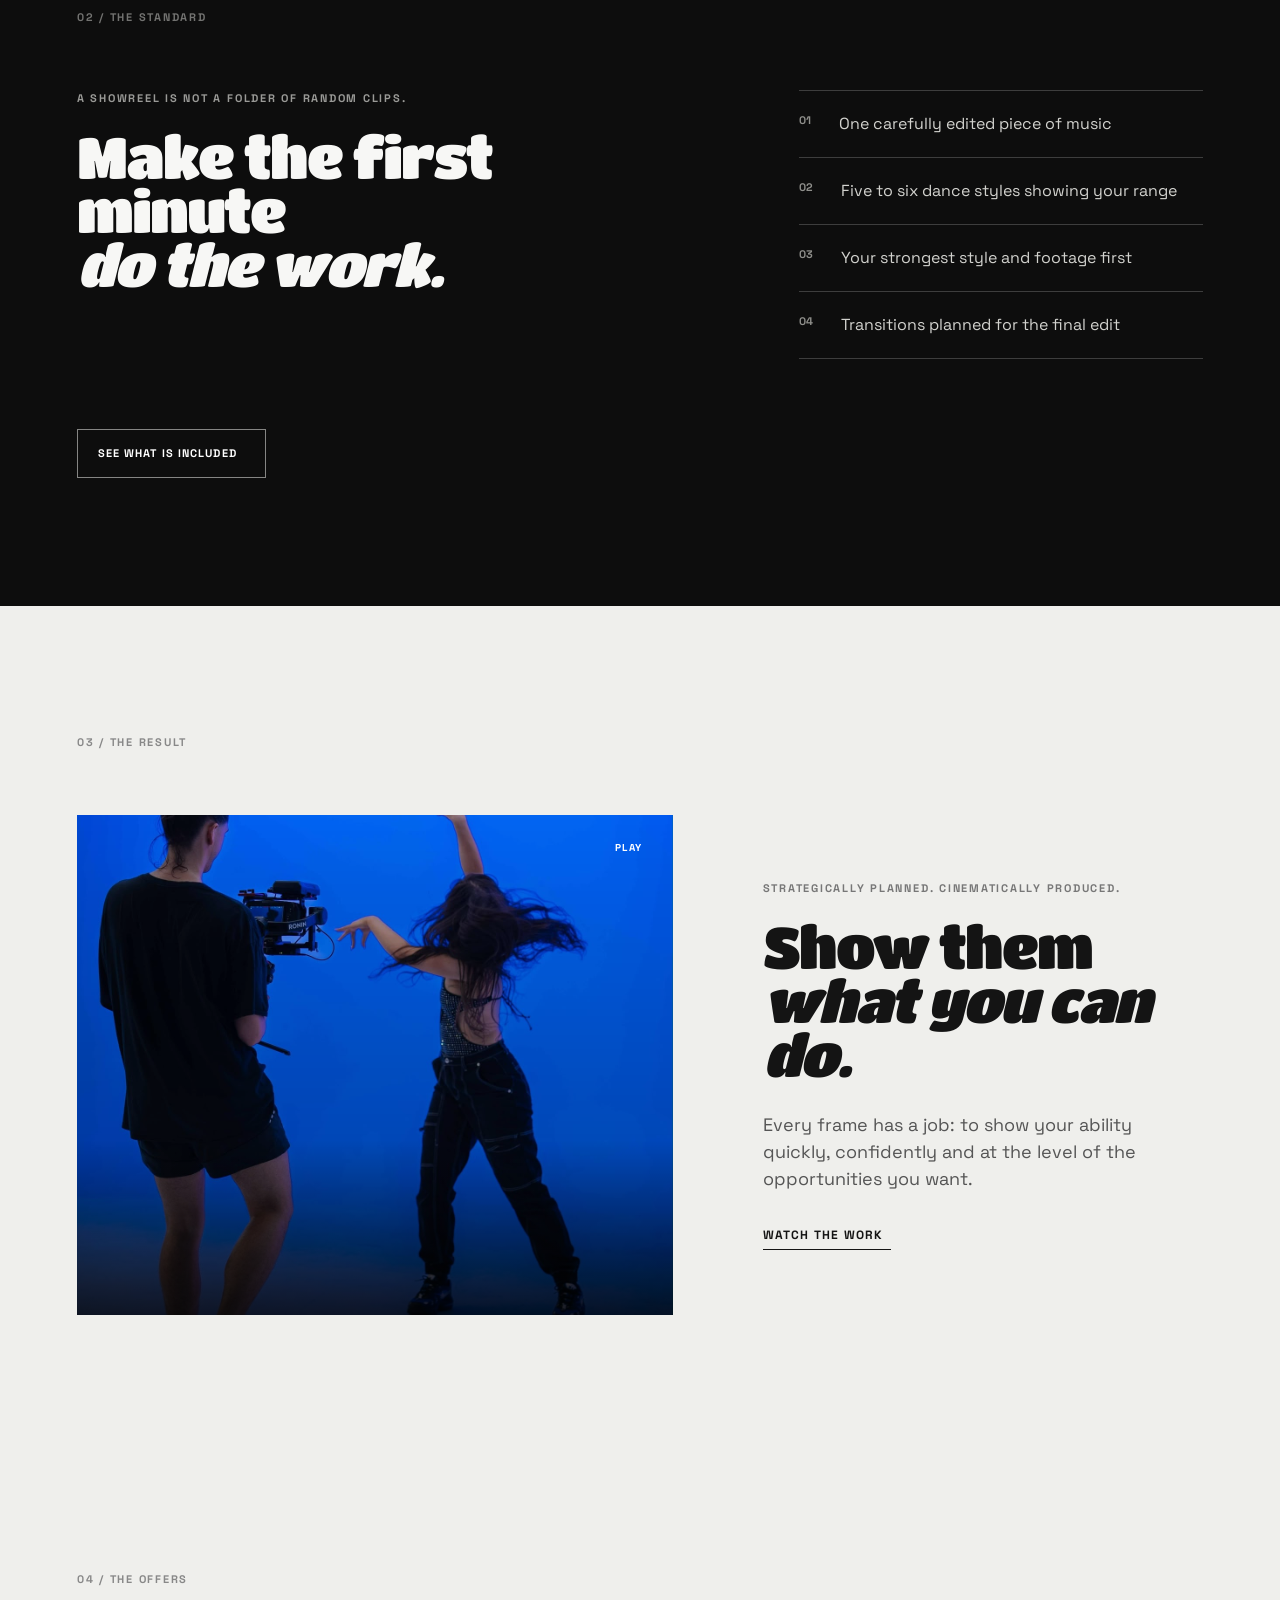
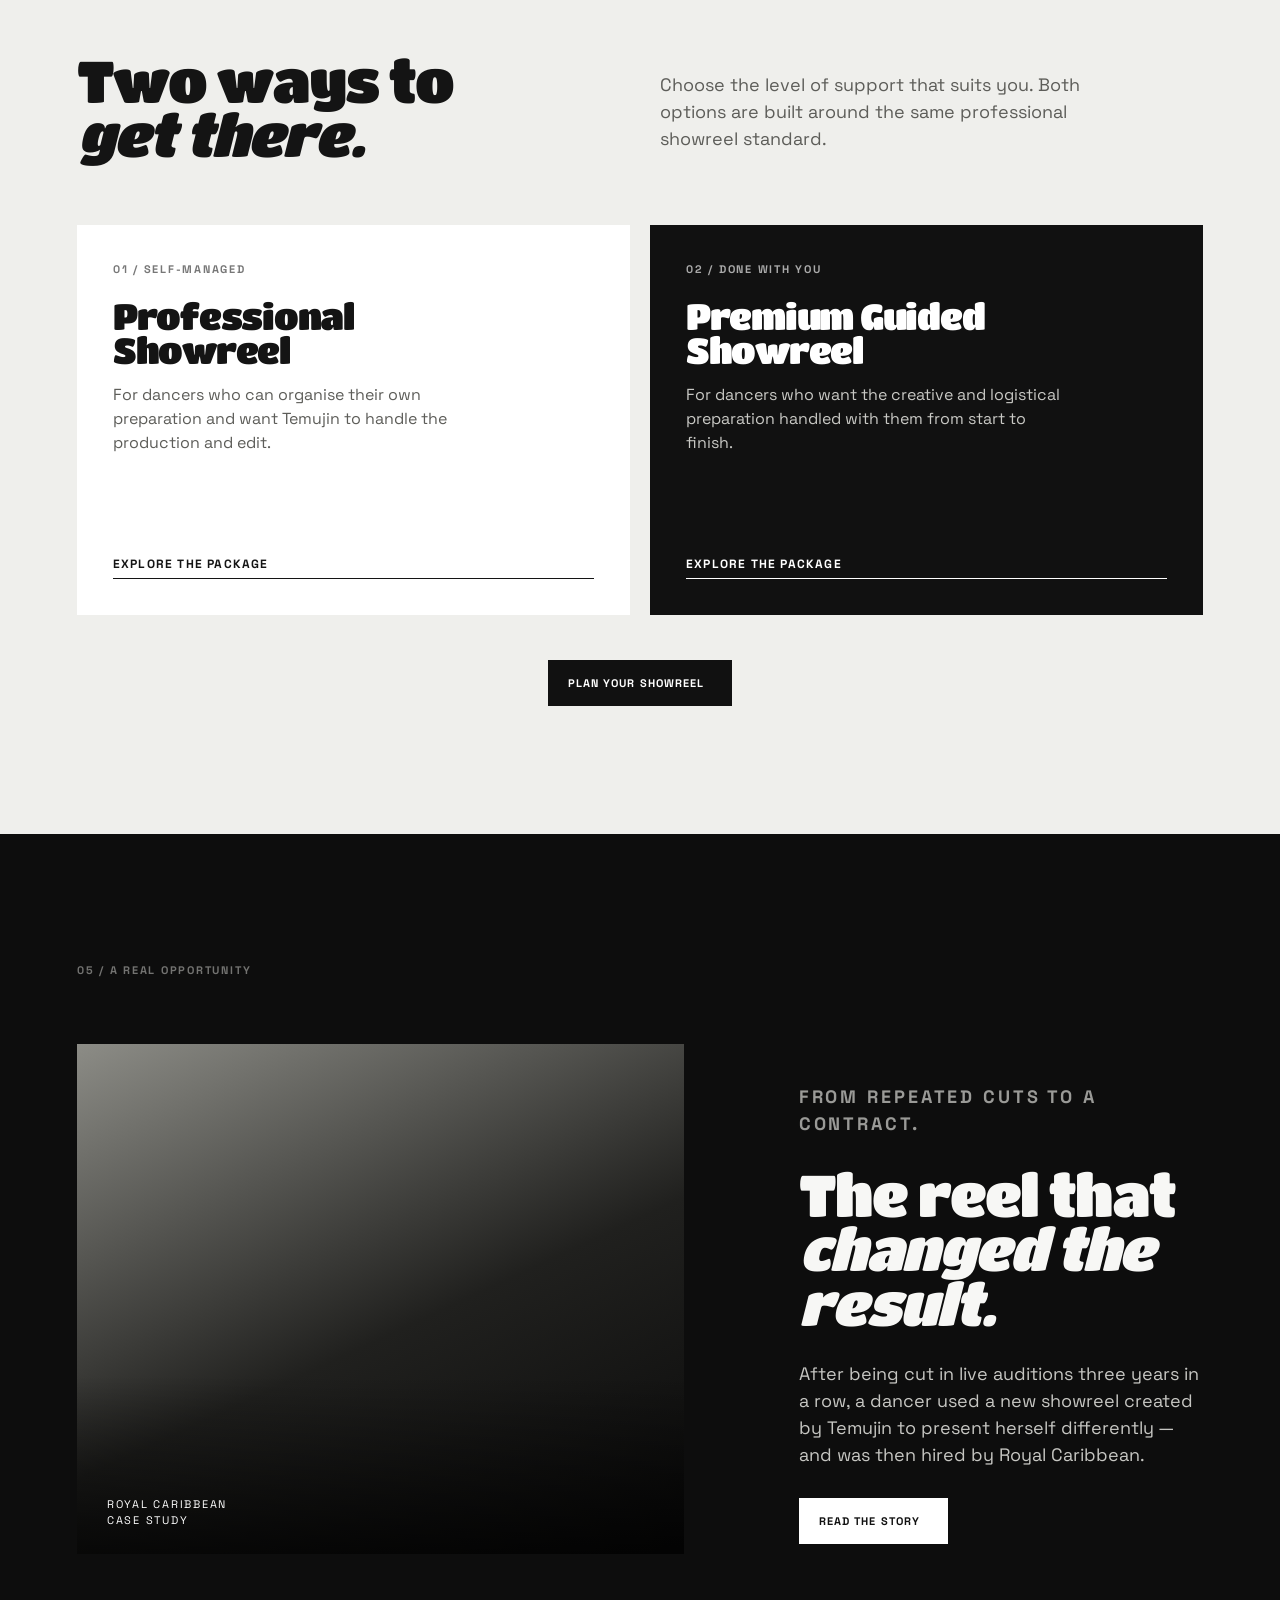
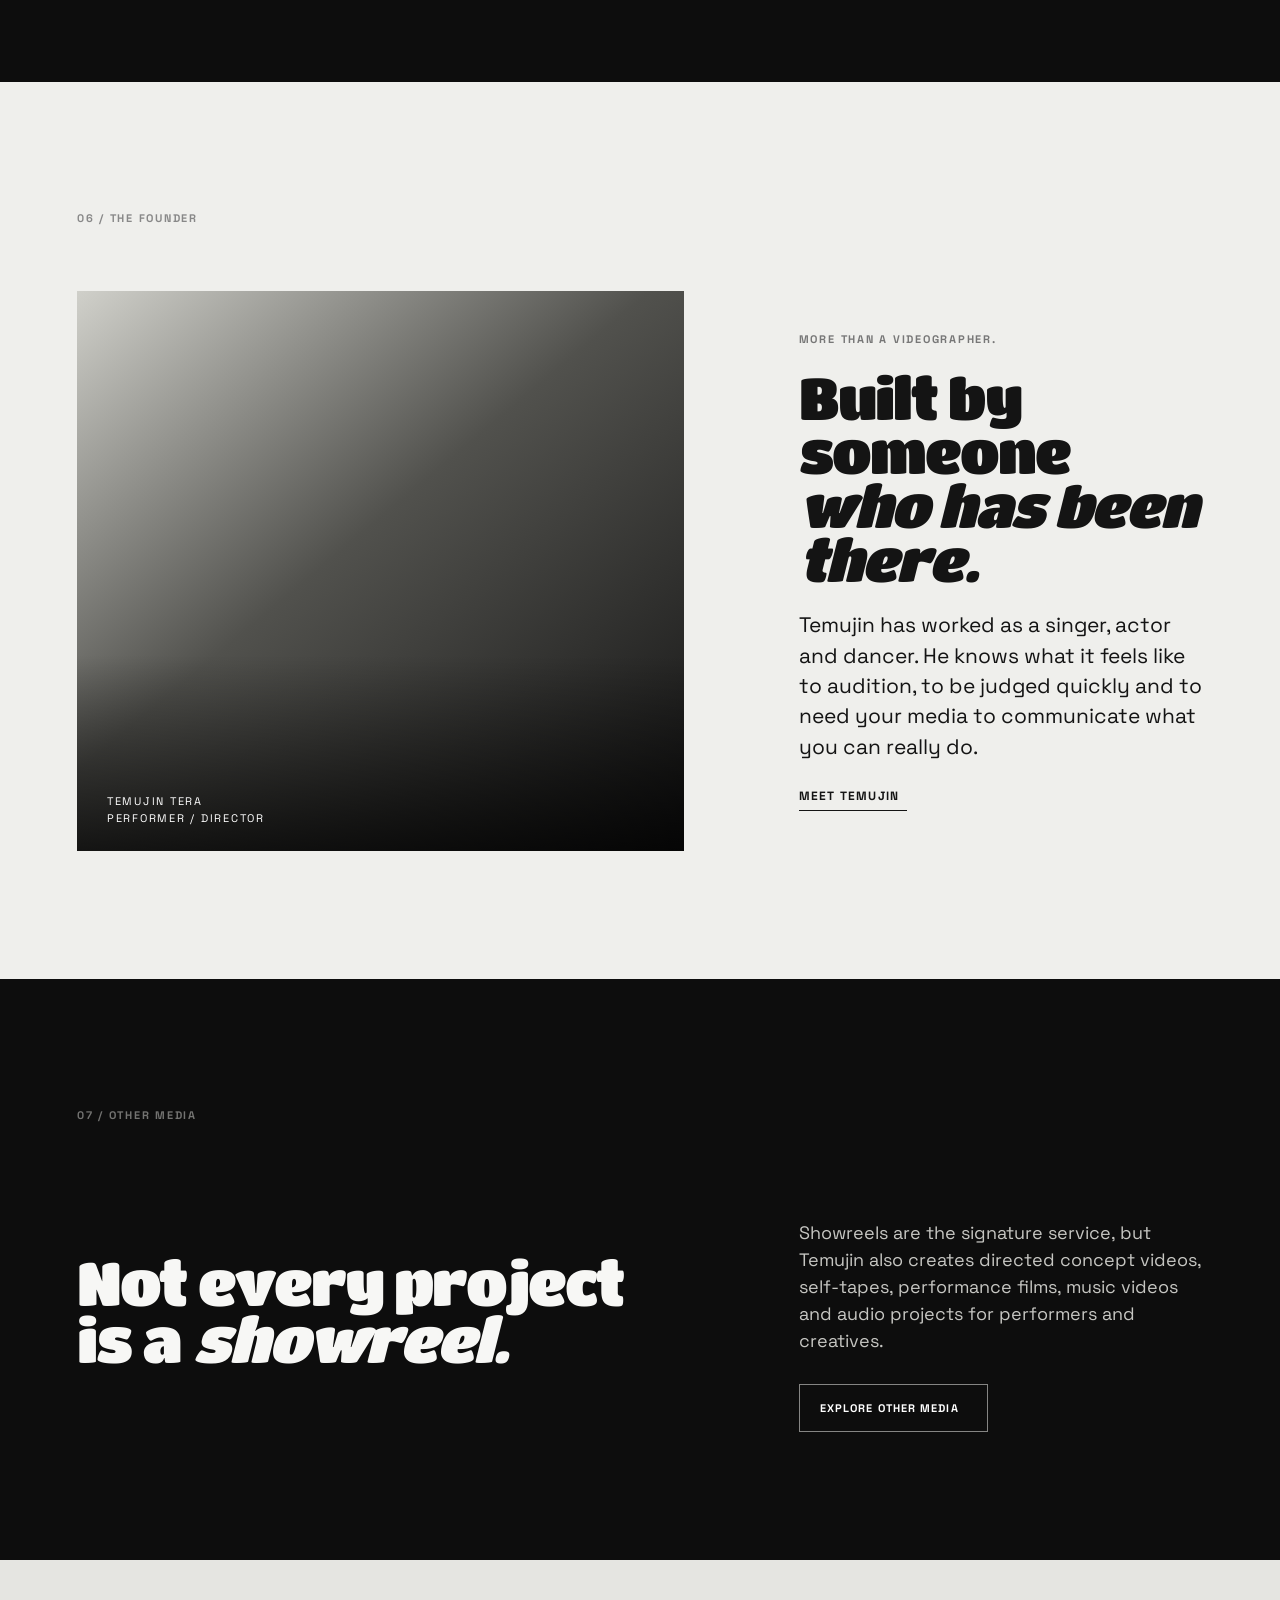
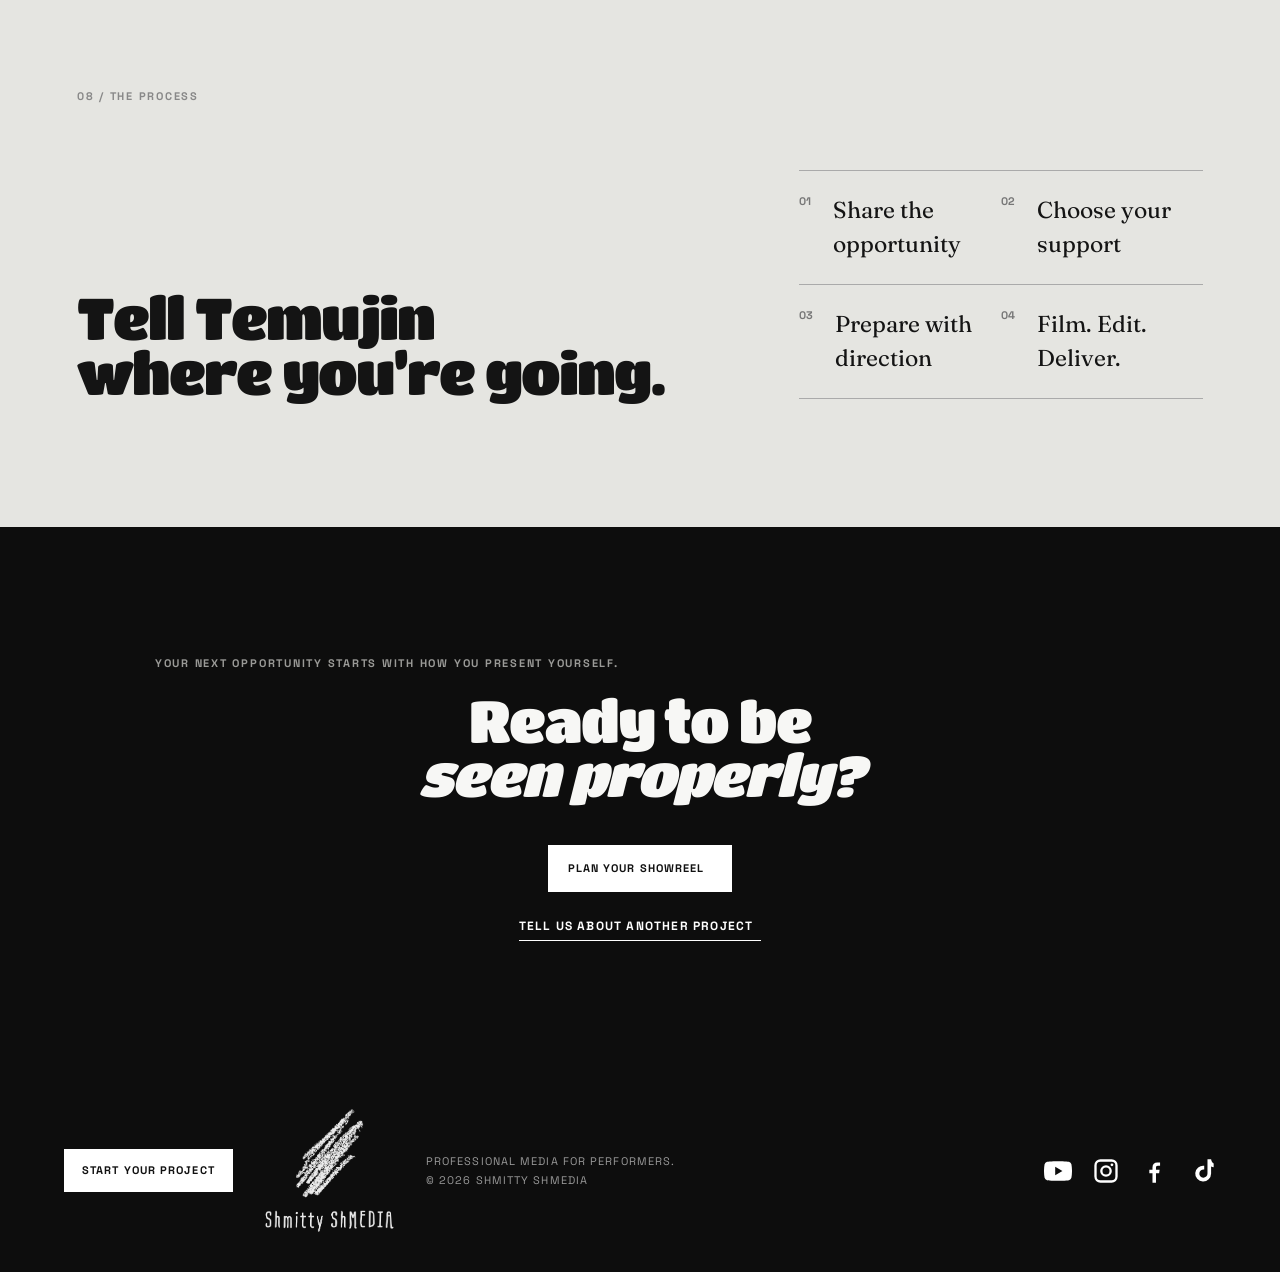
==== commit 99f511db: "Refine site footer layout" ====
--- a/index.html
+++ b/index.html
@@ -22,6 +22,6 @@
     <section class="process-strip section"><div class="section-number">08 / THE PROCESS</div><div class="process-grid"><h2>Tell Temujin<br>where you’re going.</h2><div class="steps"><div><b>01</b><span>Share the opportunity</span></div><div><b>02</b><span>Choose your support</span></div><div><b>03</b><span>Prepare with direction</span></div><div><b>04</b><span>Film. Edit. Deliver.</span></div></div></div></section>
     <section class="final-cta dark-section section"><p class="eyebrow">Your next opportunity starts with how you present yourself.</p><h2>Ready to be<br><em>seen properly?</em></h2><a class="button light" href="enquire.html">Plan your showreel <span></span></a><a class="text-link light-link" href="enquire.html">Tell us about another project <span></span></a></section>
   </main>
-  <footer class="site-footer dark-section"><img src="assets/logo_transparent_background.png" alt="Shmitty ShMEDIA"><div><span>Professional media for performers.</span><span>© 2026 Shmitty ShMEDIA</span></div><div class="footer-socials"><div class="social-links" aria-label="Social links"><a href="https://www.youtube.com/@ShmittyShMEDIA" target="_blank" rel="noopener" aria-label="YouTube"><svg viewBox="0 0 24 24" aria-hidden="true"><path d="M23.5 6.2a3 3 0 0 0-2.1-2.1C19.5 3.6 12 3.6 12 3.6s-7.5 0-9.4.5A3 3 0 0 0 .5 6.2 31 31 0 0 0 0 12a31 31 0 0 0 .5 5.8 3 3 0 0 0 2.1 2.1c1.9.5 9.4.5 9.4.5s7.5 0 9.4-.5a3 3 0 0 0 2.1-2.1A31 31 0 0 0 24 12a31 31 0 0 0-.5-5.8ZM9.6 15.6V8.4L15.8 12l-6.2 3.6Z"/></svg></a><a href="https://www.instagram.com/shmittyshmedia/" target="_blank" rel="noopener" aria-label="Instagram"><svg viewBox="0 0 24 24" aria-hidden="true"><path d="M7.2 2h9.6A5.2 5.2 0 0 1 22 7.2v9.6a5.2 5.2 0 0 1-5.2 5.2H7.2A5.2 5.2 0 0 1 2 16.8V7.2A5.2 5.2 0 0 1 7.2 2Zm0 2A3.2 3.2 0 0 0 4 7.2v9.6A3.2 3.2 0 0 0 7.2 20h9.6a3.2 3.2 0 0 0 3.2-3.2V7.2A3.2 3.2 0 0 0 16.8 4H7.2Zm9.9 1.5a1.2 1.2 0 1 1 0 2.4 1.2 1.2 0 0 1 0-2.4ZM12 7a5 5 0 1 1 0 10 5 5 0 0 1 0-10Zm0 2a3 3 0 1 0 0 6 3 3 0 0 0 0-6Z"/></svg></a><a href="https://www.facebook.com/ShmittyShMEDIA/" target="_blank" rel="noopener" aria-label="Facebook"><svg viewBox="0 0 24 24" aria-hidden="true"><path d="M13.7 22v-8h2.7l.4-3h-3.1V9.1c0-.9.3-1.6 1.7-1.6h1.8V4.8c-.3 0-1.3-.1-2.4-.1-2.4 0-4.1 1.5-4.1 4.2V11H8v3h2.7v8h3Z"/></svg></a><a href="https://www.tiktok.com/@shmittyshmedia" target="_blank" rel="noopener" aria-label="TikTok"><svg viewBox="0 0 24 24" aria-hidden="true"><path d="M16.7 2h3.1c.2 1.5 1 2.8 2.2 3.6v3.1a8.3 8.3 0 0 1-2.2-.6v6.1a6.8 6.8 0 1 1-5.9-6.7v3.3a3.5 3.5 0 1 0 2.8 3.4V2Z"/></svg></a></div></div><a href="enquire.html">Start your project</a></footer>
+  <footer class="site-footer dark-section"><a class="footer-cta" href="enquire.html">Start your project</a><img src="assets/logo_transparent_background.png" alt="Shmitty ShMEDIA"><div class="footer-copy"><span>Professional media for performers.</span><span>© 2026 Shmitty ShMEDIA</span></div><div class="footer-socials"><div class="social-links" aria-label="Social links"><a href="https://www.youtube.com/@ShmittyShMEDIA" target="_blank" rel="noopener" aria-label="YouTube"><svg viewBox="0 0 24 24" aria-hidden="true"><path d="M23.5 6.2a3 3 0 0 0-2.1-2.1C19.5 3.6 12 3.6 12 3.6s-7.5 0-9.4.5A3 3 0 0 0 .5 6.2 31 31 0 0 0 0 12a31 31 0 0 0 .5 5.8 3 3 0 0 0 2.1 2.1c1.9.5 9.4.5 9.4.5s7.5 0 9.4-.5a3 3 0 0 0 2.1-2.1A31 31 0 0 0 24 12a31 31 0 0 0-.5-5.8ZM9.6 15.6V8.4L15.8 12l-6.2 3.6Z"/></svg></a><a href="https://www.instagram.com/shmittyshmedia/" target="_blank" rel="noopener" aria-label="Instagram"><svg viewBox="0 0 24 24" aria-hidden="true"><path d="M7.2 2h9.6A5.2 5.2 0 0 1 22 7.2v9.6a5.2 5.2 0 0 1-5.2 5.2H7.2A5.2 5.2 0 0 1 2 16.8V7.2A5.2 5.2 0 0 1 7.2 2Zm0 2A3.2 3.2 0 0 0 4 7.2v9.6A3.2 3.2 0 0 0 7.2 20h9.6a3.2 3.2 0 0 0 3.2-3.2V7.2A3.2 3.2 0 0 0 16.8 4H7.2Zm9.9 1.5a1.2 1.2 0 1 1 0 2.4 1.2 1.2 0 0 1 0-2.4ZM12 7a5 5 0 1 1 0 10 5 5 0 0 1 0-10Zm0 2a3 3 0 1 0 0 6 3 3 0 0 0 0-6Z"/></svg></a><a href="https://www.facebook.com/ShmittyShMEDIA/" target="_blank" rel="noopener" aria-label="Facebook"><svg viewBox="0 0 24 24" aria-hidden="true"><path d="M13.7 22v-8h2.7l.4-3h-3.1V9.1c0-.9.3-1.6 1.7-1.6h1.8V4.8c-.3 0-1.3-.1-2.4-.1-2.4 0-4.1 1.5-4.1 4.2V11H8v3h2.7v8h3Z"/></svg></a><a href="https://www.tiktok.com/@shmittyshmedia" target="_blank" rel="noopener" aria-label="TikTok"><svg viewBox="0 0 24 24" aria-hidden="true"><path d="M16.7 2h3.1c.2 1.5 1 2.8 2.2 3.6v3.1a8.3 8.3 0 0 1-2.2-.6v6.1a6.8 6.8 0 1 1-5.9-6.7v3.3a3.5 3.5 0 1 0 2.8 3.4V2Z"/></svg></a></div></div></footer>
   <script src="script.js"></script>
 </body></html>
--- a/styles.css
+++ b/styles.css
@@ -1,12 +1,12 @@
-:root{--display:'Titan One','Arial Rounded MT Bold',sans-serif;--black:#0d0d0d;--white:#f7f7f5;--muted:#a2a2a0;--line:rgba(255,255,255,.2);--ink:#141414;--paper:#efefec;--serif:'Fraunces','Bodoni 72','Didot',Georgia,serif;--sans:'Space Grotesk','Helvetica Neue',Arial,sans-serif}*{box-sizing:border-box}html{scroll-behavior:smooth}body{margin:0;background:var(--paper);color:var(--ink);font-family:var(--sans);font-size:16px;line-height:1.5}a{color:inherit;text-decoration:none}.dark-section{background:var(--black);color:var(--white)}.section{padding:clamp(72px,10vw,150px) clamp(22px,6vw,100px);position:relative}.section-number,.eyebrow{font-size:11px;letter-spacing:.16em;text-transform:uppercase;font-weight:700}.section-number{color:#888;margin-bottom:65px}.dark-section .section-number{color:#737371}.eyebrow{color:#777;margin:0 0 22px}.dark-section .eyebrow{color:#9a9a97}h1,h2,h3{font-family:var(--display);font-weight:400;letter-spacing:-.035em;line-height:.94;margin:0}h1{font-size:clamp(46px,6vw,98px);max-width:900px}h2{font-size:clamp(36px,4.5vw,70px)}h3{font-size:clamp(30px,2.8vw,42px)}em{font-style:italic}p{max-width:620px}.site-header{height:120px;position:absolute;overflow:visible;z-index:10;top:0;left:0;right:0;display:flex;align-items:center;gap:32px;padding:0 clamp(22px,5vw,72px);color:#fff}.brand{height:100px;display:flex;align-items:center;flex-shrink:0;overflow:visible}.brand img{width:390px;height:auto;max-height:100px;transform:translateY(12px);display:block;object-fit:contain;filter:invert(1)}.site-header nav{display:flex;gap:25px;margin-left:auto}.site-header nav a,.header-cta{font-size:12px;text-transform:uppercase;letter-spacing:.08em}.site-header nav a{opacity:.72}.site-header nav a:hover{opacity:1}.header-cta{border:1px solid rgba(255,255,255,.45);padding:11px 15px}.header-cta span,.button span,.text-link span{margin-left:8px}.menu{display:none;background:none;color:#fff;border:0;font-size:22px}.hero{min-height:100svh;padding:150px clamp(22px,7vw,115px) 55px;display:flex;align-items:flex-end;position:relative;overflow:hidden}.hero-copy{position:relative;z-index:2;max-width:760px}.hero-dek{font-size:18px;line-height:1.55;color:#c3c3c0;max-width:515px;margin:35px 0}.actions{display:flex;align-items:center;justify-content:center;gap:28px;flex-wrap:wrap}.hero-cta-stack{display:inline-flex;flex-direction:column;align-items:center;max-width:100%}.button{display:inline-block;padding:15px 20px;text-transform:uppercase;letter-spacing:.1em;font-size:11px;font-weight:700;transition:.25s}.button:hover{transform:translateY(-2px)}.light{background:#fff;color:#111}.dark-button{background:#111;color:#fff}.outline-light{border:1px solid #858583;color:#fff}.text-link{font-size:12px;font-weight:700;text-transform:uppercase;letter-spacing:.1em;display:inline-block;border-bottom:1px solid currentColor;padding-bottom:5px}.light-link{color:#fff}.video-placeholder{position:absolute;top:50%;left:50%;transform:translate(-50%,-50%) rotate(-15deg);z-index:2;font-size:11px;letter-spacing:.16em;color:#d8d8d4;border:1px solid rgba(255,255,255,.5);padding:12px 15px;white-space:nowrap}.hero-video iframe,.hero-video video{position:absolute;inset:0;width:100%;height:100%;border:0;object-fit:cover;background:#000}.hero-video:before{content:"";position:absolute;inset:0;background:linear-gradient(120deg,rgba(0,0,0,.25),rgba(0,0,0,.05) 50%,rgba(0,0,0,.45));z-index:1;pointer-events:none}.video-caption{position:absolute;z-index:3;bottom:36px;right:38px;font-size:10px;letter-spacing:.16em;color:#fff}.hero-art{position:absolute;inset:0;height:auto;margin:0;border:0;z-index:0;background:#101010}.hero-art:after{content:'';position:absolute;inset:0;border:0}.hero-mark{font-family:var(--serif);font-size:clamp(130px,18vw,280px);font-style:italic;letter-spacing:-.18em;transform:rotate(-15deg);color:#eaeae5;opacity:.9}.hero-mark span{font-family:var(--sans);font-size:.18em;vertical-align:middle;letter-spacing:0}.hero-art p{position:absolute;bottom:38px;left:38px;font-size:10px;line-height:1.6;letter-spacing:.18em;color:#b5b5b0}.frame-label{position:absolute;top:38px;left:38px;z-index:2;font-size:10px;letter-spacing:.16em;color:#aaa}.hero-lines{position:absolute;width:64%;height:70%;border:1px solid rgba(255,255,255,.15);transform:rotate(35deg)}.hero-foot{z-index:2;position:absolute;bottom:45px;left:clamp(22px,7vw,115px);right:clamp(22px,7vw,115px);display:flex;justify-content:space-between;color:#8b8b88;font-size:10px;text-transform:uppercase;letter-spacing:.16em}.statement-grid,.standard-grid,.founder-grid,.case-grid,.other-grid,.process-grid{display:grid;grid-template-columns:1.2fr .8fr;gap:clamp(40px,9vw,150px);align-items:end}.large-copy{font-size:21px;line-height:1.45;max-width:520px}.statement .text-link{margin-top:25px}.standard-grid{align-items:start}.standard h2{margin-bottom:50px}.standard-list{border-top:1px solid var(--line)}.standard-list div{display:flex;gap:28px;padding:21px 0;border-bottom:1px solid var(--line)}.standard-list strong{font-size:11px;color:#8f8f8b}.standard-list span{font-size:16px;color:#d2d2ce}.standard .button{margin-top:70px}.result-card{display:grid;grid-template-columns:1.15fr .85fr;align-items:center;gap:clamp(30px,7vw,100px)}.result-poster,.case-image,.founder-portrait{min-height:500px;background:linear-gradient(145deg,#c3c3bd,#353532 42%,#111);position:relative;overflow:hidden}.result-poster .video-placeholder{position:absolute;top:50%;left:50%;transform:translate(-50%,-50%);z-index:2;font-size:11px;letter-spacing:.16em;color:#fff;border:1px solid rgba(255,255,255,.7);padding:12px 15px;white-space:nowrap}.result-poster:after,.case-image:after,.founder-portrait:after{content:'';position:absolute;inset:0;background:linear-gradient(transparent 65%,rgba(0,0,0,.72))}.result-poster span,.case-image span,.founder-portrait span{position:absolute;z-index:1;left:30px;bottom:25px;color:#fff;font-size:11px;letter-spacing:.16em;line-height:1.5}.result-poster b{position:absolute;z-index:1;top:25px;right:30px;color:#fff;font-size:10px;letter-spacing:.16em}.result-copy p:not(.eyebrow),.case p,.other p{font-size:18px;color:#555;max-width:470px;margin:30px 0}.offers-head{display:grid;grid-template-columns:1fr 1fr;gap:40px;margin-bottom:55px}.offers-head p{font-size:18px;color:#5d5d59;max-width:440px}.offer-grid{display:grid;grid-template-columns:1fr 1fr;gap:20px}.offer-card{min-height:390px;padding:36px;background:#fff;display:flex;flex-direction:column;justify-content:space-between}.offer-card.featured{background:#111;color:#fff}.featured .eyebrow{color:#aaa}.offer-card p:not(.eyebrow){color:#5d5d59;max-width:390px}.featured p:not(.eyebrow){color:#c9c9c5}.center-cta{text-align:center;margin-top:45px}.case-grid{align-items:center}.case-image{min-height:510px;background:linear-gradient(155deg,#8c8c86,#20201e 55%,#090909)}.case h2,.founder h2{margin-bottom:24px}.case p{color:#c6c6c2}.founder-grid{align-items:center}.founder-portrait{min-height:560px;background:linear-gradient(140deg,#d0d0ca,#51514d 45%,#121212)}.other-grid{align-items:center}.other h2{font-size:clamp(40px,4.8vw,76px)}.other p{color:#c6c6c2}.process-strip{background:#e5e5e1}.steps{display:grid;grid-template-columns:1fr 1fr;border-top:1px solid #aaa}.steps div{padding:22px 0;border-bottom:1px solid #aaa;display:flex;gap:22px}.steps b{font-size:11px;color:#777}.steps span{font-family:var(--serif);font-size:23px}.final-cta{text-align:center}.final-cta h2{margin:22px auto 44px}.final-cta .text-link{display:block;width:max-content;margin:25px auto 0}.site-footer{padding:32px clamp(22px,5vw,72px);display:grid;grid-template-columns:1fr 1fr 1fr;align-items:center;gap:20px}.site-footer img{width:145px;height:auto;max-width:100%;object-fit:contain;filter:invert(1)}.site-footer div{display:flex;flex-direction:column;gap:3px;color:#999;font-size:11px;text-transform:uppercase;letter-spacing:.1em}.site-footer>a{text-align:right;color:#fff;text-transform:uppercase;font-size:11px;letter-spacing:.1em}
+:root{--display:'Titan One','Arial Rounded MT Bold',sans-serif;--black:#0d0d0d;--white:#f7f7f5;--muted:#a2a2a0;--line:rgba(255,255,255,.2);--ink:#141414;--paper:#efefec;--serif:'Fraunces','Bodoni 72','Didot',Georgia,serif;--sans:'Space Grotesk','Helvetica Neue',Arial,sans-serif}*{box-sizing:border-box}html{scroll-behavior:smooth}body{margin:0;background:var(--paper);color:var(--ink);font-family:var(--sans);font-size:16px;line-height:1.5}a{color:inherit;text-decoration:none}.dark-section{background:var(--black);color:var(--white)}.section{padding:clamp(72px,10vw,150px) clamp(22px,6vw,100px);position:relative}.section-number,.eyebrow{font-size:11px;letter-spacing:.16em;text-transform:uppercase;font-weight:700}.section-number{color:#888;margin-bottom:65px}.dark-section .section-number{color:#737371}.eyebrow{color:#777;margin:0 0 22px}.dark-section .eyebrow{color:#9a9a97}h1,h2,h3{font-family:var(--display);font-weight:400;letter-spacing:-.035em;line-height:.94;margin:0}h1{font-size:clamp(46px,6vw,98px);max-width:900px}h2{font-size:clamp(36px,4.5vw,70px)}h3{font-size:clamp(30px,2.8vw,42px)}em{font-style:italic}p{max-width:620px}.site-header{height:120px;position:absolute;overflow:visible;z-index:10;top:0;left:0;right:0;display:flex;align-items:center;gap:32px;padding:0 clamp(22px,5vw,72px);color:#fff}.brand{height:100px;display:flex;align-items:center;flex-shrink:0;overflow:visible}.brand img{width:390px;height:auto;max-height:100px;transform:translateY(12px);display:block;object-fit:contain;filter:invert(1)}.site-header nav{display:flex;gap:25px;margin-left:auto}.site-header nav a,.header-cta{font-size:12px;text-transform:uppercase;letter-spacing:.08em}.site-header nav a{opacity:.72}.site-header nav a:hover{opacity:1}.header-cta{border:1px solid rgba(255,255,255,.45);padding:11px 15px}.header-cta span,.button span,.text-link span{margin-left:8px}.menu{display:none;background:none;color:#fff;border:0;font-size:22px}.hero{min-height:100svh;padding:150px clamp(22px,7vw,115px) 55px;display:flex;align-items:flex-end;position:relative;overflow:hidden}.hero-copy{position:relative;z-index:2;max-width:760px}.hero-dek{font-size:18px;line-height:1.55;color:#c3c3c0;max-width:515px;margin:35px 0}.actions{display:flex;align-items:center;justify-content:center;gap:28px;flex-wrap:wrap}.hero-cta-stack{display:inline-flex;flex-direction:column;align-items:center;max-width:100%}.button{display:inline-block;padding:15px 20px;text-transform:uppercase;letter-spacing:.1em;font-size:11px;font-weight:700;transition:.25s}.button:hover{transform:translateY(-2px)}.light{background:#fff;color:#111}.dark-button{background:#111;color:#fff}.outline-light{border:1px solid #858583;color:#fff}.text-link{font-size:12px;font-weight:700;text-transform:uppercase;letter-spacing:.1em;display:inline-block;border-bottom:1px solid currentColor;padding-bottom:5px}.light-link{color:#fff}.video-placeholder{position:absolute;top:50%;left:50%;transform:translate(-50%,-50%) rotate(-15deg);z-index:2;font-size:11px;letter-spacing:.16em;color:#d8d8d4;border:1px solid rgba(255,255,255,.5);padding:12px 15px;white-space:nowrap}.hero-video iframe,.hero-video video{position:absolute;inset:0;width:100%;height:100%;border:0;object-fit:cover;background:#000}.hero-video:before{content:"";position:absolute;inset:0;background:linear-gradient(120deg,rgba(0,0,0,.25),rgba(0,0,0,.05) 50%,rgba(0,0,0,.45));z-index:1;pointer-events:none}.video-caption{position:absolute;z-index:3;bottom:36px;right:38px;font-size:10px;letter-spacing:.16em;color:#fff}.hero-art{position:absolute;inset:0;height:auto;margin:0;border:0;z-index:0;background:#101010}.hero-art:after{content:'';position:absolute;inset:0;border:0}.hero-mark{font-family:var(--serif);font-size:clamp(130px,18vw,280px);font-style:italic;letter-spacing:-.18em;transform:rotate(-15deg);color:#eaeae5;opacity:.9}.hero-mark span{font-family:var(--sans);font-size:.18em;vertical-align:middle;letter-spacing:0}.hero-art p{position:absolute;bottom:38px;left:38px;font-size:10px;line-height:1.6;letter-spacing:.18em;color:#b5b5b0}.frame-label{position:absolute;top:38px;left:38px;z-index:2;font-size:10px;letter-spacing:.16em;color:#aaa}.hero-lines{position:absolute;width:64%;height:70%;border:1px solid rgba(255,255,255,.15);transform:rotate(35deg)}.hero-foot{z-index:2;position:absolute;bottom:45px;left:clamp(22px,7vw,115px);right:clamp(22px,7vw,115px);display:flex;justify-content:space-between;color:#8b8b88;font-size:10px;text-transform:uppercase;letter-spacing:.16em}.statement-grid,.standard-grid,.founder-grid,.case-grid,.other-grid,.process-grid{display:grid;grid-template-columns:1.2fr .8fr;gap:clamp(40px,9vw,150px);align-items:end}.large-copy{font-size:21px;line-height:1.45;max-width:520px}.statement .text-link{margin-top:25px}.standard-grid{align-items:start}.standard h2{margin-bottom:50px}.standard-list{border-top:1px solid var(--line)}.standard-list div{display:flex;gap:28px;padding:21px 0;border-bottom:1px solid var(--line)}.standard-list strong{font-size:11px;color:#8f8f8b}.standard-list span{font-size:16px;color:#d2d2ce}.standard .button{margin-top:70px}.result-card{display:grid;grid-template-columns:1.15fr .85fr;align-items:center;gap:clamp(30px,7vw,100px)}.result-poster,.case-image,.founder-portrait{min-height:500px;background:linear-gradient(145deg,#c3c3bd,#353532 42%,#111);position:relative;overflow:hidden}.result-poster .video-placeholder{position:absolute;top:50%;left:50%;transform:translate(-50%,-50%);z-index:2;font-size:11px;letter-spacing:.16em;color:#fff;border:1px solid rgba(255,255,255,.7);padding:12px 15px;white-space:nowrap}.result-poster:after,.case-image:after,.founder-portrait:after{content:'';position:absolute;inset:0;background:linear-gradient(transparent 65%,rgba(0,0,0,.72))}.result-poster span,.case-image span,.founder-portrait span{position:absolute;z-index:1;left:30px;bottom:25px;color:#fff;font-size:11px;letter-spacing:.16em;line-height:1.5}.result-poster b{position:absolute;z-index:1;top:25px;right:30px;color:#fff;font-size:10px;letter-spacing:.16em}.result-copy p:not(.eyebrow),.case p,.other p{font-size:18px;color:#555;max-width:470px;margin:30px 0}.offers-head{display:grid;grid-template-columns:1fr 1fr;gap:40px;margin-bottom:55px}.offers-head p{font-size:18px;color:#5d5d59;max-width:440px}.offer-grid{display:grid;grid-template-columns:1fr 1fr;gap:20px}.offer-card{min-height:390px;padding:36px;background:#fff;display:flex;flex-direction:column;justify-content:space-between}.offer-card.featured{background:#111;color:#fff}.featured .eyebrow{color:#aaa}.offer-card p:not(.eyebrow){color:#5d5d59;max-width:390px}.featured p:not(.eyebrow){color:#c9c9c5}.center-cta{text-align:center;margin-top:45px}.case-grid{align-items:center}.case-image{min-height:510px;background:linear-gradient(155deg,#8c8c86,#20201e 55%,#090909)}.case h2,.founder h2{margin-bottom:24px}.case p{color:#c6c6c2}.founder-grid{align-items:center}.founder-portrait{min-height:560px;background:linear-gradient(140deg,#d0d0ca,#51514d 45%,#121212)}.other-grid{align-items:center}.other h2{font-size:clamp(40px,4.8vw,76px)}.other p{color:#c6c6c2}.process-strip{background:#e5e5e1}.steps{display:grid;grid-template-columns:1fr 1fr;border-top:1px solid #aaa}.steps div{padding:22px 0;border-bottom:1px solid #aaa;display:flex;gap:22px}.steps b{font-size:11px;color:#777}.steps span{font-family:var(--serif);font-size:23px}.final-cta{text-align:center}.final-cta h2{margin:22px auto 44px}.final-cta .text-link{display:block;width:max-content;margin:25px auto 0}.site-footer{padding:32px clamp(22px,5vw,72px);display:grid;grid-template-columns:auto auto 1fr auto;align-items:center;gap:24px}.site-footer img{width:145px;height:auto;max-width:100%;object-fit:contain;filter:invert(1)}.site-footer .footer-copy{display:flex;flex-direction:column;gap:3px;color:#999;font-size:11px;text-transform:uppercase;letter-spacing:.1em}.site-footer .footer-cta{justify-self:start;background:#fff;color:#111;padding:13px 18px;text-transform:uppercase;font-size:11px;font-weight:700;letter-spacing:.1em;white-space:nowrap;transition:transform .2s}.site-footer .footer-cta:hover{transform:translateY(-2px)}
 @media(max-width:850px){.site-header nav,.header-cta{display:none}.menu{display:block;margin-left:auto}.hero{grid-template-columns:1fr;padding-top:135px}.hero-art{height:auto;margin:0}.hero-foot{bottom:20px}.statement-grid,.standard-grid,.founder-grid,.case-grid,.other-grid,.process-grid,.result-card{grid-template-columns:1fr;gap:45px}.offers-head{grid-template-columns:1fr}.offer-grid{grid-template-columns:1fr}.result-poster,.case-image,.founder-portrait{min-height:380px}.site-footer{grid-template-columns:1fr}.site-footer>a{text-align:left}.site-footer div{order:3}.section-number{margin-bottom:42px}.large-copy{font-size:18px}}
 .page-hero{min-height:76vh;padding:170px clamp(22px,7vw,115px) 90px;display:flex;flex-direction:column;justify-content:flex-end}.page-hero h1{font-size:clamp(50px,6.4vw,106px)}.page-hero .hero-dek{margin:35px 0 0}.pricing{background:#e9e9e5}.price-card{padding:clamp(28px,5vw,70px);background:#fff;margin-bottom:22px;display:grid;grid-template-columns:1fr .8fr;gap:60px;align-items:end}.price-card h2{font-size:clamp(42px,5.4vw,84px);margin-bottom:22px}.price-card p:not(.eyebrow){font-size:18px;color:#555;max-width:530px}.price-card ul{padding:0;margin:35px 0 0;list-style:none;border-top:1px solid #bbb}.price-card li{padding:14px 0;border-bottom:1px solid #bbb;font-size:15px}.price-card li:before{content:'+';margin-right:14px;color:#888}.price-card.dark-section p:not(.eyebrow),.price-card.dark-section li{color:#d3d3cf}.price-card.dark-section ul{border-color:#444}.price-card.dark-section li{border-color:#444}.other-services{background:#111}.service-list{border-top:1px solid var(--line)}.service-list>div{display:grid;grid-template-columns:40px 1fr;gap:16px;padding:20px 0;border-bottom:1px solid var(--line)}.service-list b{color:#888;font-size:11px}.service-list span{font-family:var(--serif);font-size:27px}.service-list small{grid-column:2;color:#aaa;font-size:14px}.other-services>.button{margin-top:60px}.notes{background:#e9e9e5}.notes-grid,.story-grid,.credits-grid,.enquiry-grid{display:grid;grid-template-columns:1fr 1fr;gap:clamp(40px,9vw,150px);align-items:start}.faq-list{border-top:1px solid #aaa}.faq-list details{padding:20px 0;border-bottom:1px solid #aaa}.faq-list summary{font-family:var(--serif);font-size:24px;cursor:pointer}.faq-list p{color:#555;margin-bottom:0}.story-portrait{min-height:620px;background:linear-gradient(145deg,#c7c7c1,#373733 55%,#111);position:relative}.story-portrait:after{content:'';position:absolute;inset:0;background:linear-gradient(transparent 65%,rgba(0,0,0,.7))}.story-portrait span{position:absolute;bottom:25px;left:30px;z-index:1;color:white;font-size:11px;letter-spacing:.16em;line-height:1.5}.credits{background:#e9e9e5}.credits-grid{align-items:end}.gallery{display:grid;grid-template-columns:1.2fr .8fr;gap:20px;margin-bottom:45px}.gallery-card{min-height:390px;background:linear-gradient(145deg,#b0b0aa,#292926 58%,#111);color:#fff;padding:28px;display:flex;flex-direction:column;justify-content:space-between}.gallery-card.tall{min-height:580px;grid-row:span 2}.gallery-card div{display:flex;justify-content:space-between;font-size:10px;letter-spacing:.16em}.gallery-card h3{font-size:42px}.gallery-card small{font-size:11px;text-transform:uppercase;letter-spacing:.12em;color:#bbb}.big-steps{display:grid;grid-template-columns:1fr 1fr;gap:0 80px;margin-bottom:65px}.big-steps>div{padding:30px 0;border-top:1px solid #aaa}.big-steps b{font-size:11px;color:#777}.big-steps h2{font-size:42px;margin:24px 0}.big-steps p{color:#555;font-size:17px}.enquiry{background:#e9e9e5}.enquiry form{background:#fff;padding:clamp(25px,5vw,65px);display:flex;flex-direction:column;gap:20px}.enquiry label{font-size:11px;text-transform:uppercase;letter-spacing:.12em;font-weight:700}.enquiry input,.enquiry select,.enquiry textarea{display:block;width:100%;margin-top:9px;padding:14px 0;border:0;border-bottom:1px solid #999;background:transparent;font:16px var(--sans);color:#111}.enquiry textarea{resize:vertical}.form-two{display:grid;grid-template-columns:1fr 1fr;gap:22px}.success h2{font-size:60px;margin:20px 0}.success p:not(.eyebrow){font-size:18px;color:#555}
 @media(max-width:850px){.page-hero{min-height:72vh;padding-top:145px}.price-card,.notes-grid,.story-grid,.credits-grid,.enquiry-grid{grid-template-columns:1fr;gap:40px}.gallery{grid-template-columns:1fr}.gallery-card.tall{min-height:420px;grid-row:auto}.big-steps{grid-template-columns:1fr;gap:0}.form-two{grid-template-columns:1fr}.service-list span{font-size:23px}}
 
-.filming-image{background-size:cover;background-position:center}.image-one{background-image:linear-gradient(180deg,rgba(0,0,0,.05),rgba(0,0,0,.35)),url('assets/temujin-filming-01.jpg')}.image-two{background-image:linear-gradient(180deg,rgba(0,0,0,.05),rgba(0,0,0,.35)),url('assets/temujin-filming-02.jpg')}.image-three{background-image:linear-gradient(180deg,rgba(0,0,0,.05),rgba(0,0,0,.35)),url('assets/temujin-filming-03.jpg')}
+.filming-image{background-size:cover;background-position:center}.image-one{background-image:linear-gradient(180deg,rgba(0,0,0,.05),rgba(0,0,0,.35)),url('assets/temujin-filming-01.jpg')}.image-two{background-image:linear-gradient(180deg,rgba(0,0,0,.05),rgba(0,0,0,.35)),url('assets/temujin-filming-02.jpg')}.image-three{background-image:linear-gradient(180deg,rgba(0,0,0,.05),rgba(0,0,0,.35)),url('assets/temujin-filming-03.jpg')}.temujin-portrait{background-image:url('assets/temujin-portrait.jpg');background-size:cover;background-position:center top}
 
 /* Playful display type inspired by the original Ride My Bike Pro Bold direction. */
 
 @media(max-width:850px){.brand{height:78px}.brand img{width:308px;max-height:78px;transform:translateY(8px)}}
 
-.social-strip{margin-top:32px;display:flex;align-items:center;justify-content:center;width:100%;gap:22px;color:#fff;font-size:10px;text-transform:uppercase;letter-spacing:.14em}.social-links{display:flex;gap:24px;align-items:center;justify-content:center}.social-links a{width:34px;height:34px;display:grid;place-items:center;color:#fff;transition:color .2s,transform .2s}.social-links svg{width:100%;height:100%;fill:currentColor;display:block}.social-links a:hover{color:#fff;transform:translateY(-2px)}.footer-socials{display:flex;flex-direction:column;align-items:center;text-align:center;gap:8px;color:#fff;font-size:10px;text-transform:uppercase;letter-spacing:.12em}.footer-socials .social-links{gap:20px;color:#fff}.footer-socials .social-links a{width:28px;height:28px}.footer-socials .social-links a:hover{color:#aaa}.site-footer{grid-template-columns:1fr 1.4fr 1fr}.site-footer>a{white-space:nowrap}@media(max-width:850px){.hero-cta-stack{align-items:flex-start}.actions{justify-content:flex-start}.social-strip{align-items:center;justify-content:center;gap:10px;margin-top:28px}.footer-socials{order:2;align-items:flex-start;text-align:left}.footer-socials .social-links{justify-content:flex-start}.site-footer div{order:3}.site-footer>a{order:1}.site-footer{grid-template-columns:1fr}}
+.social-strip{margin-top:32px;display:flex;align-items:center;justify-content:center;width:100%;gap:22px;color:#fff;font-size:10px;text-transform:uppercase;letter-spacing:.14em}.social-links{display:flex;gap:24px;align-items:center;justify-content:center}.social-links a{width:34px;height:34px;display:grid;place-items:center;color:#fff;transition:color .2s,transform .2s}.social-links svg{width:100%;height:100%;fill:currentColor;display:block}.social-links a:hover{color:#fff;transform:translateY(-2px)}.footer-socials{display:flex;align-items:center;justify-content:flex-end;color:#fff}.footer-socials .social-links{display:flex;flex-direction:row;align-items:center;justify-content:flex-end;gap:20px;color:#fff}.footer-socials .social-links a{width:28px;height:28px}.footer-socials .social-links a:hover{color:#aaa}@media(max-width:850px){.hero-cta-stack{align-items:flex-start}.actions{justify-content:flex-start}.social-strip{align-items:center;justify-content:center;gap:10px;margin-top:28px}.site-footer{grid-template-columns:1fr;align-items:flex-start}.site-footer .footer-cta{order:1}.site-footer img{order:2}.site-footer .footer-copy{order:3}.footer-socials{order:4;justify-content:flex-start}.footer-socials .social-links{justify-content:flex-start}}
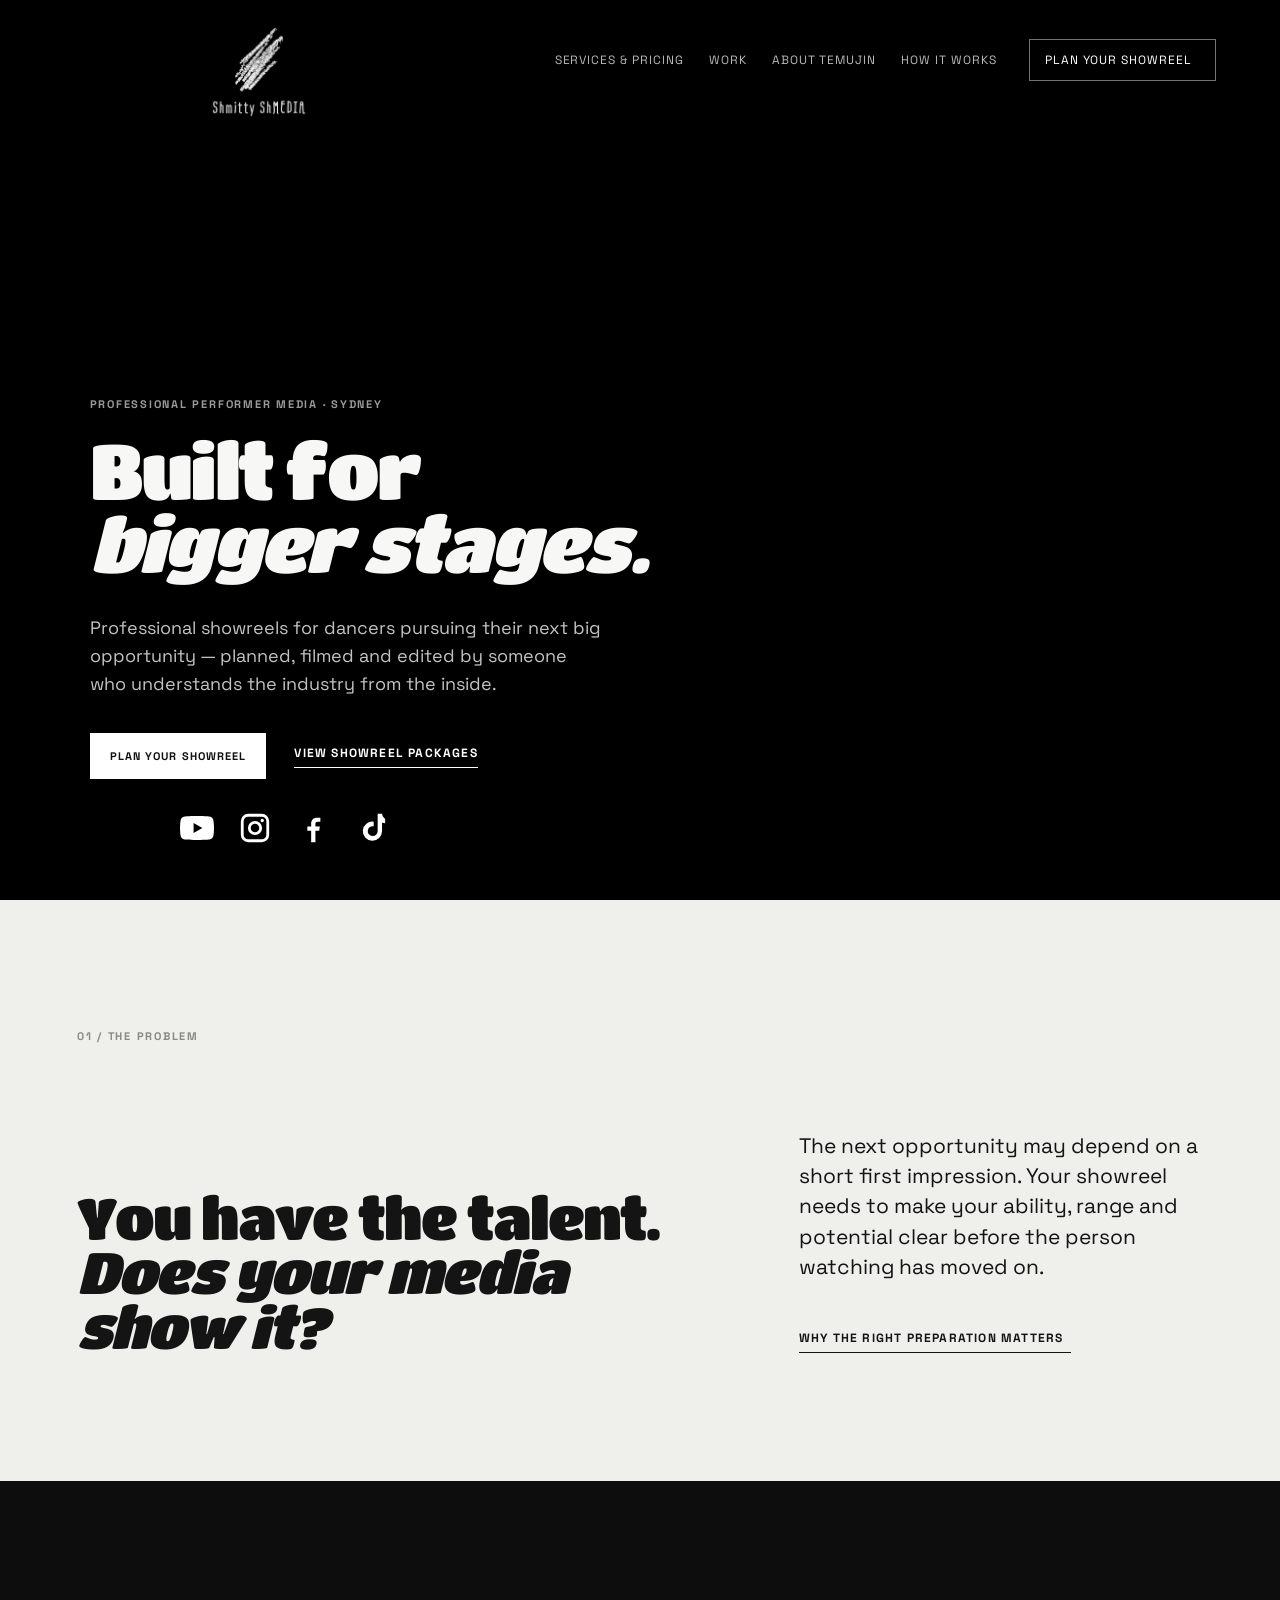
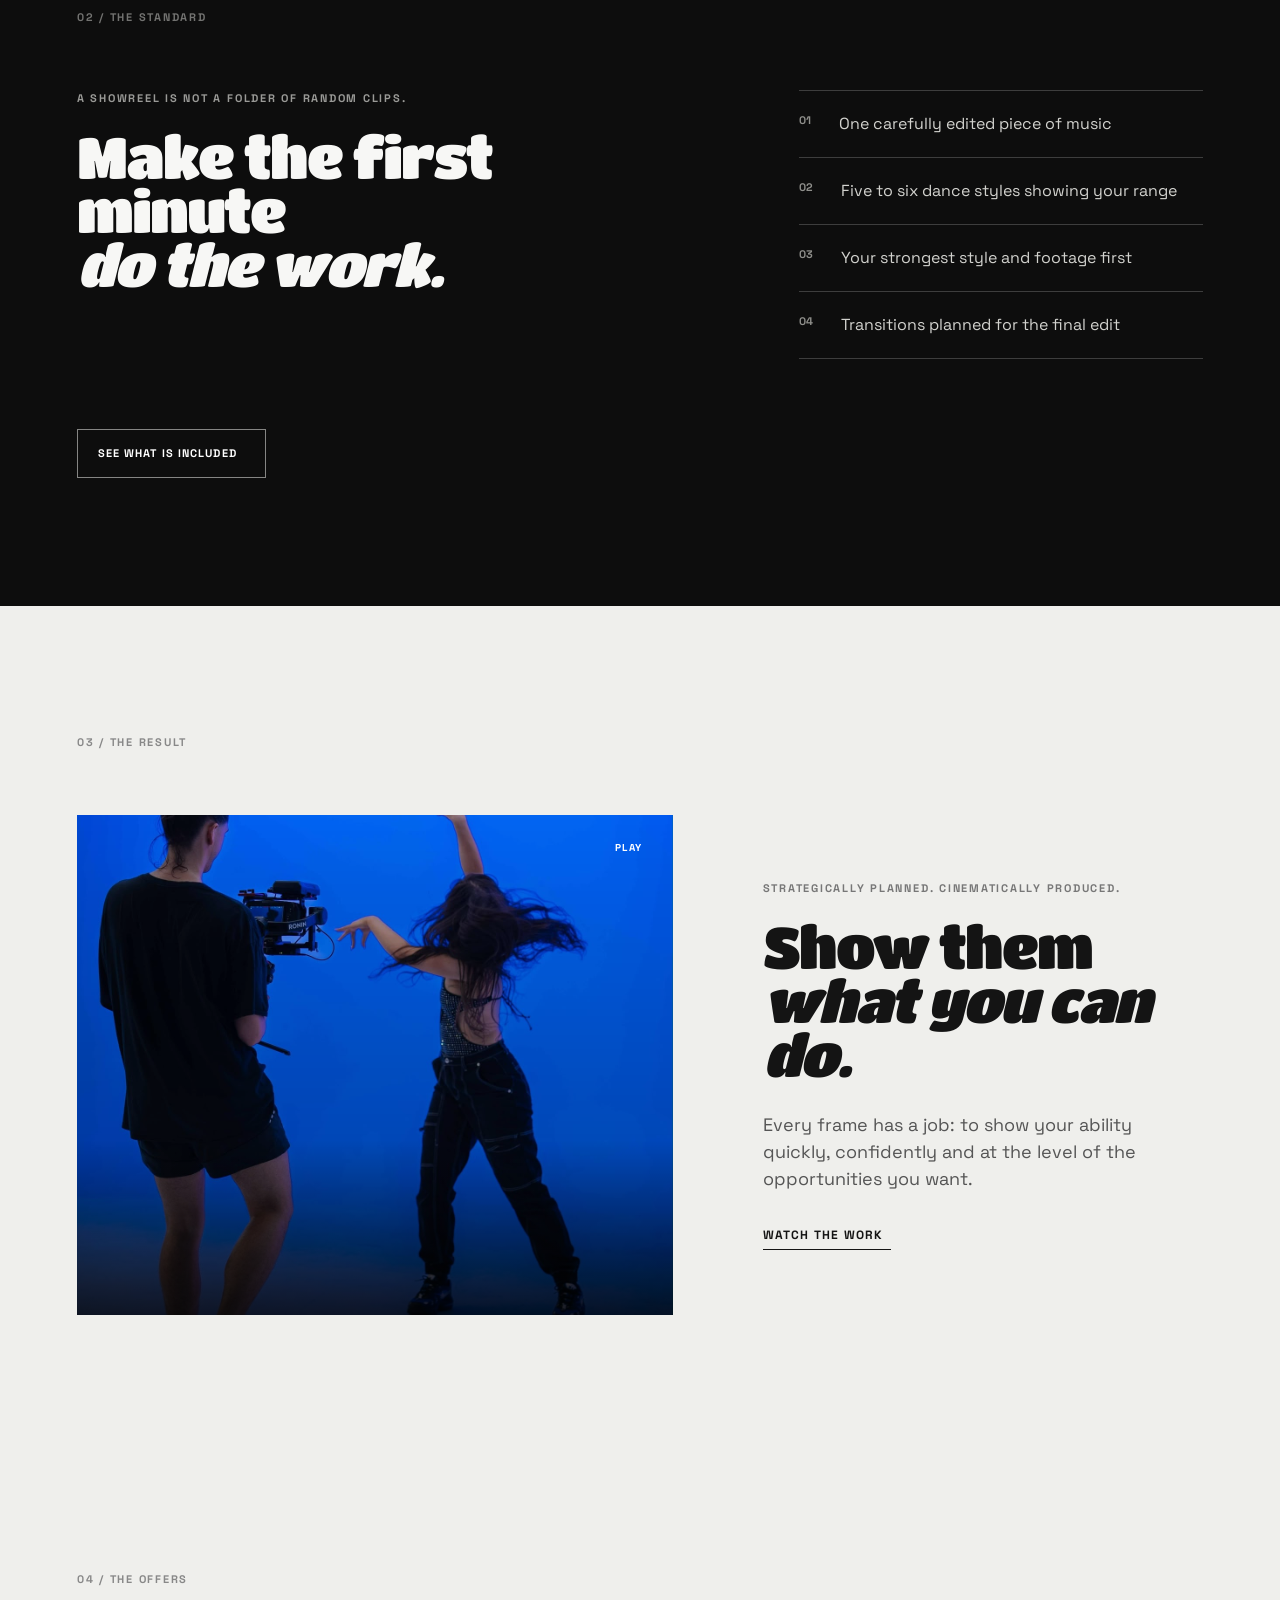
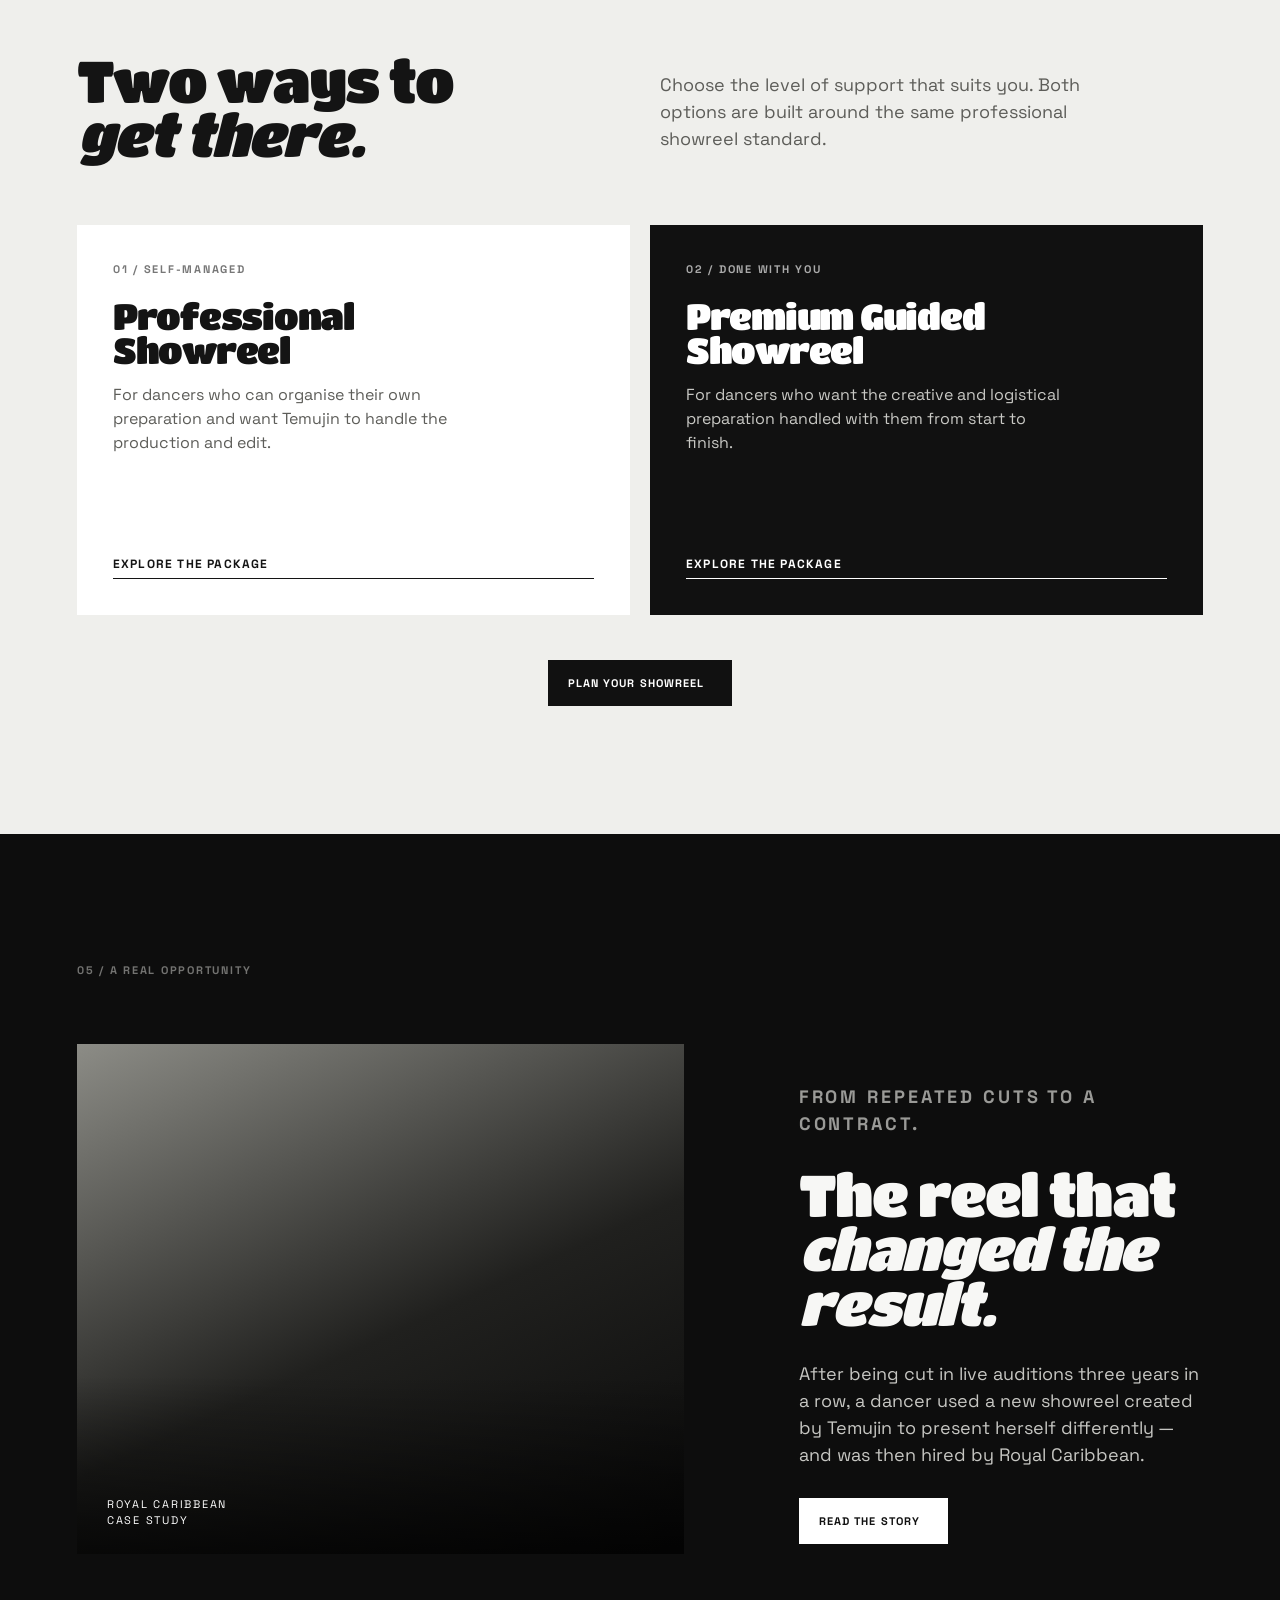
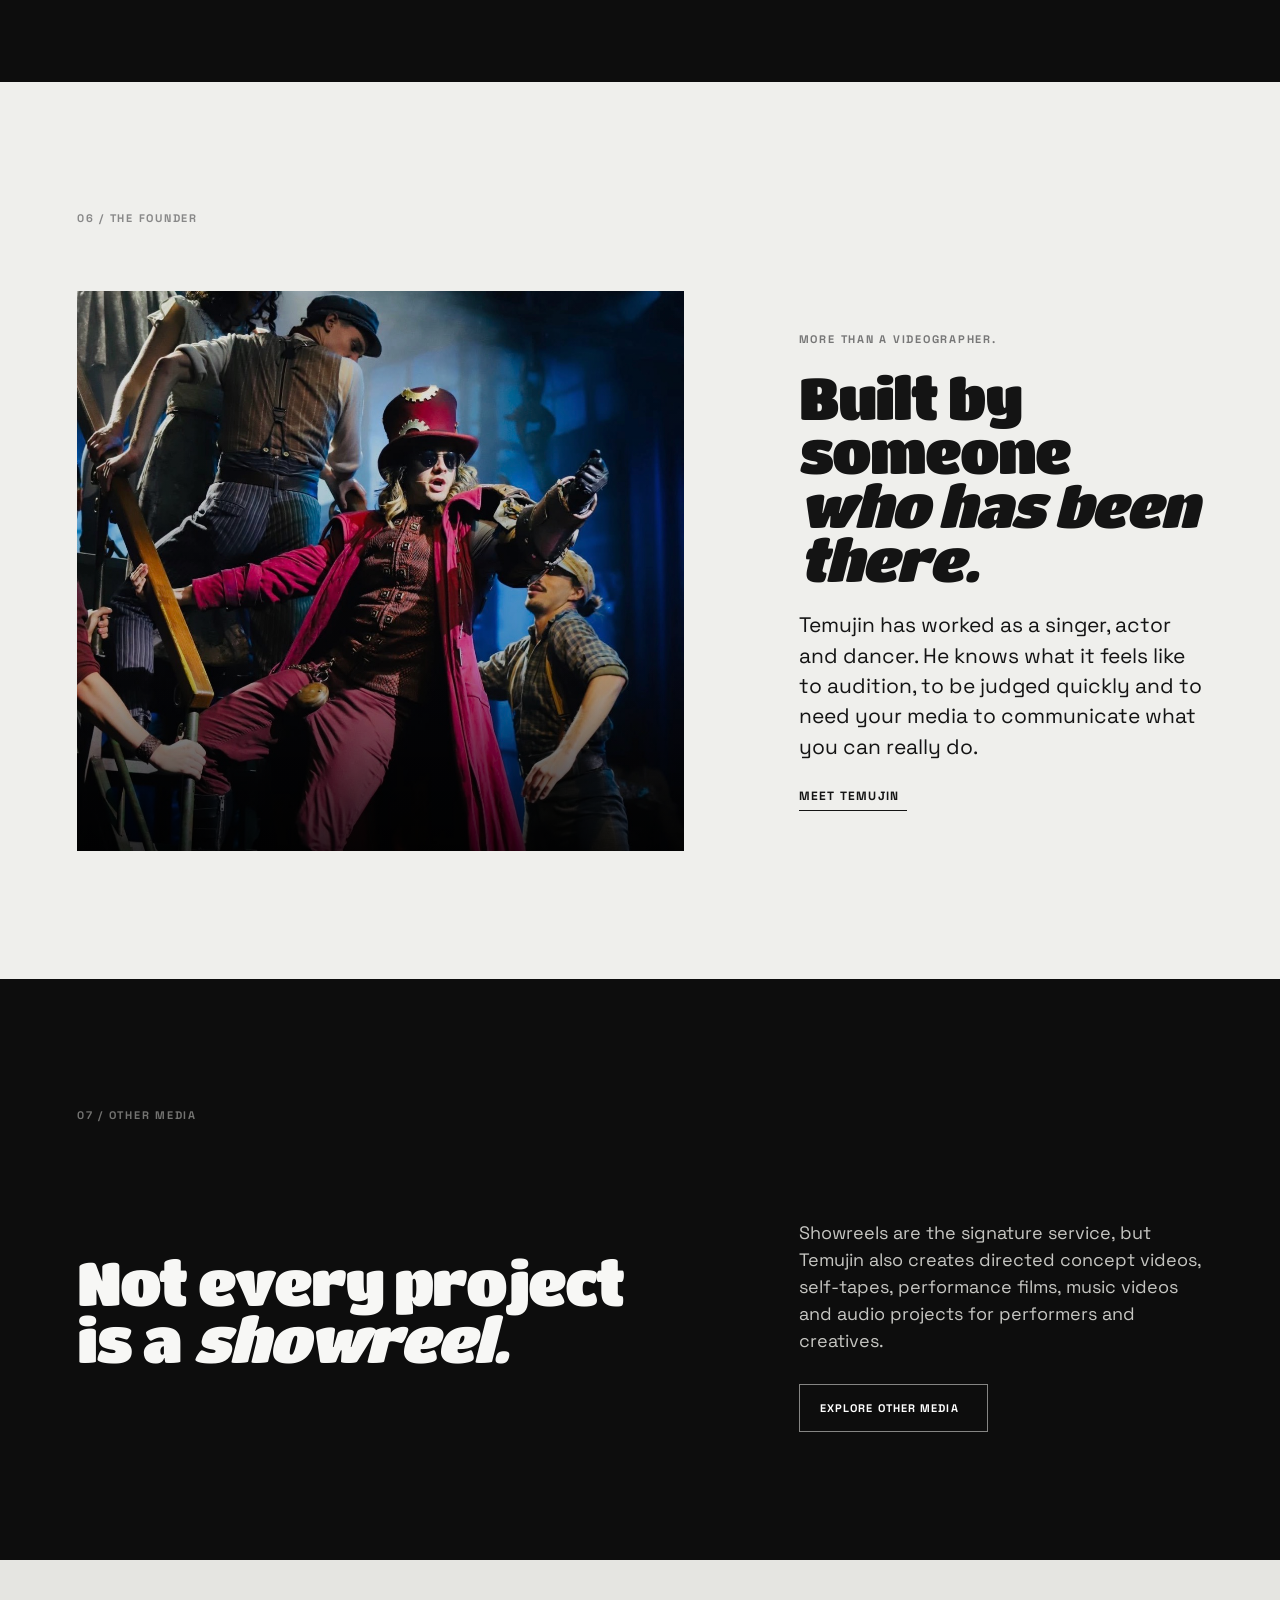
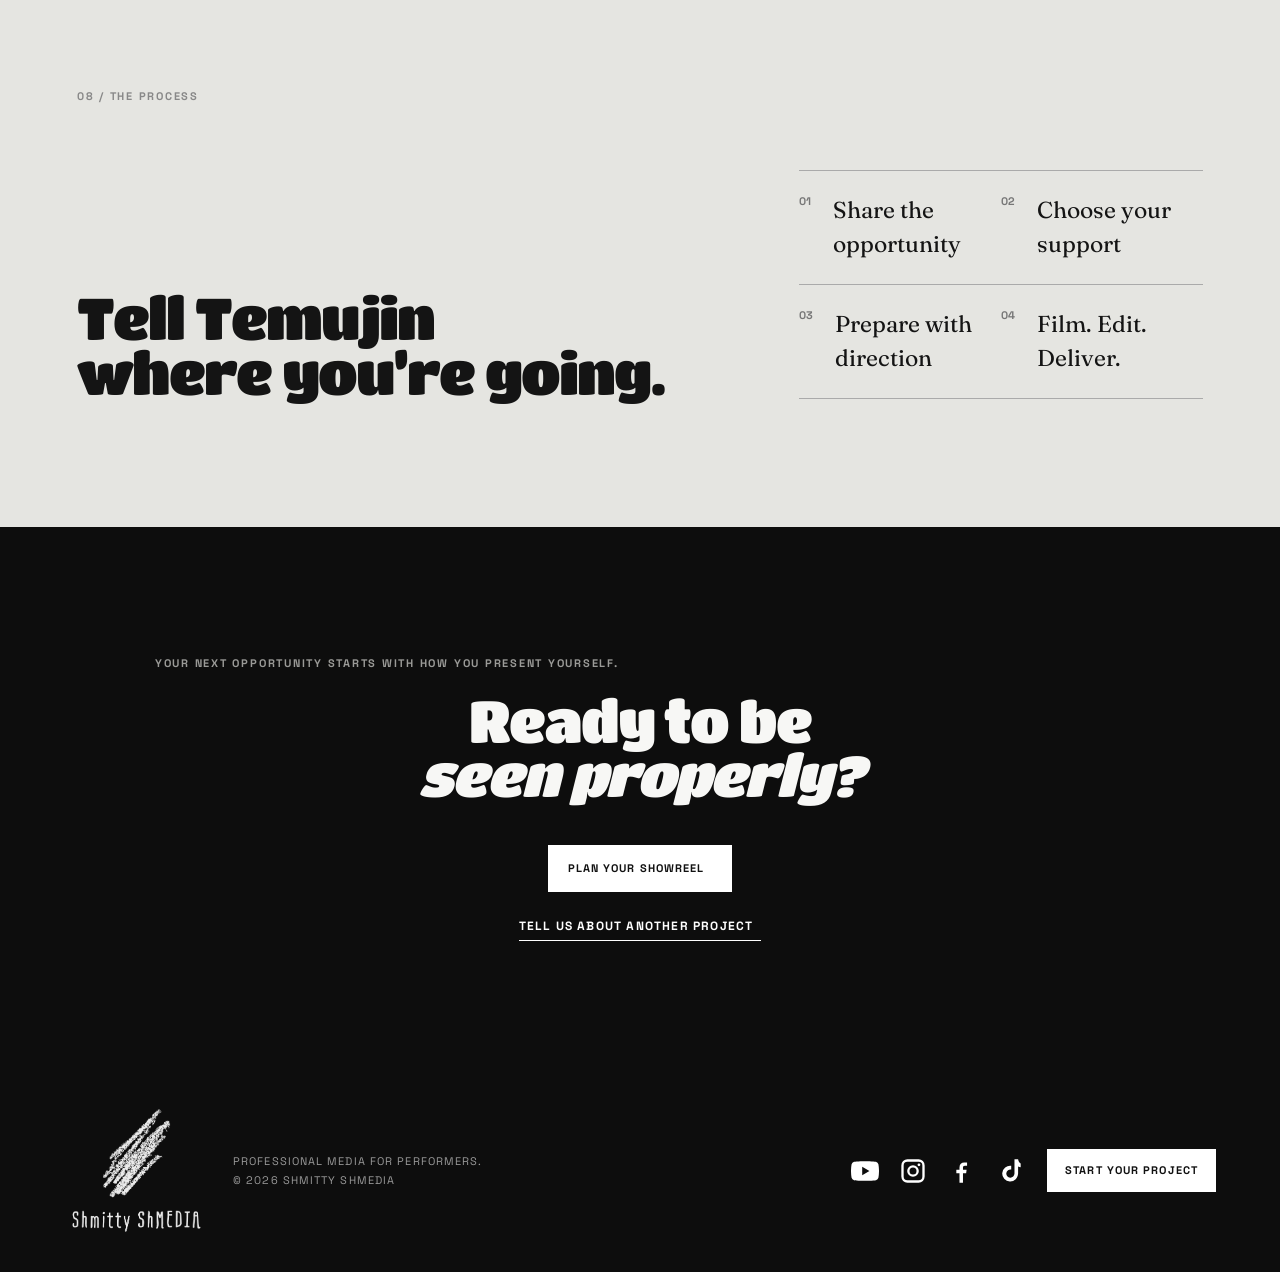
==== commit 876fae99: "Add stage photo to founder section" ====
--- a/index.html
+++ b/index.html
@@ -17,7 +17,7 @@
     <section class="result section"><div class="section-number">03 / THE RESULT</div><div class="result-card"><div class="result-poster filming-image image-one"><b>PLAY</b></div><div class="result-copy"><p class="eyebrow">Strategically planned. Cinematically produced.</p><h2>Show them<br><em>what you can do.</em></h2><p>Every frame has a job: to show your ability quickly, confidently and at the level of the opportunities you want.</p><a class="text-link" href="work.html">Watch the work <span></span></a></div></div></section>
     <section class="offers off-white section"><div class="section-number">04 / THE OFFERS</div><div class="offers-head"><h2>Two ways to<br><em>get there.</em></h2><p>Choose the level of support that suits you. Both options are built around the same professional showreel standard.</p></div><div class="offer-grid"><article class="offer-card"><div class="offer-top"><p class="eyebrow">01 / Self-managed</p><h3>Professional<br>Showreel</h3><p>For dancers who can organise their own preparation and want Temujin to handle the production and edit.</p></div><a class="text-link" href="services.html#professional">Explore the package <span></span></a></article><article class="offer-card featured"><div class="offer-top"><p class="eyebrow">02 / Done with you</p><h3>Premium Guided<br>Showreel</h3><p>For dancers who want the creative and logistical preparation handled with them from start to finish.</p></div><a class="text-link" href="services.html#premium">Explore the package <span></span></a></article></div><div class="center-cta"><a class="button dark-button" href="enquire.html">Plan your showreel <span></span></a></div></section>
     <section class="case dark-section section"><div class="section-number">05 / A REAL OPPORTUNITY</div><div class="case-grid"><div class="case-image"><span>ROYAL CARIBBEAN<br>CASE STUDY</span></div><div><p class="eyebrow">From repeated cuts to a contract.</p><h2>The reel that<br><em>changed the result.</em></h2><p>After being cut in live auditions three years in a row, a dancer used a new showreel created by Temujin to present herself differently — and was then hired by Royal Caribbean.</p><a class="button light" href="about.html#case-study">Read the story <span></span></a></div></div></section>
-    <section class="founder section"><div class="section-number">06 / THE FOUNDER</div><div class="founder-grid"><div class="founder-portrait"><span>TEMUJIN TERA<br>PERFORMER / DIRECTOR</span></div><div><p class="eyebrow">More than a videographer.</p><h2>Built by someone<br><em>who has been there.</em></h2><p class="large-copy">Temujin has worked as a singer, actor and dancer. He knows what it feels like to audition, to be judged quickly and to need your media to communicate what you can really do.</p><a class="text-link" href="about.html">Meet Temujin <span></span></a></div></div></section>
+    <section class="founder section"><div class="section-number">06 / THE FOUNDER</div><div class="founder-grid"><div class="founder-portrait founder-stage-image"></div><div><p class="eyebrow">More than a videographer.</p><h2>Built by someone<br><em>who has been there.</em></h2><p class="large-copy">Temujin has worked as a singer, actor and dancer. He knows what it feels like to audition, to be judged quickly and to need your media to communicate what you can really do.</p><a class="text-link" href="about.html">Meet Temujin <span></span></a></div></div></section>
     <section class="other dark-section section"><div class="section-number">07 / OTHER MEDIA</div><div class="other-grid"><h2>Not every project<br>is a <em>showreel.</em></h2><div><p>Showreels are the signature service, but Temujin also creates directed concept videos, self-tapes, performance films, music videos and audio projects for performers and creatives.</p><a class="button outline-light" href="services.html#other">Explore other media <span></span></a></div></div></section>
     <section class="process-strip section"><div class="section-number">08 / THE PROCESS</div><div class="process-grid"><h2>Tell Temujin<br>where you’re going.</h2><div class="steps"><div><b>01</b><span>Share the opportunity</span></div><div><b>02</b><span>Choose your support</span></div><div><b>03</b><span>Prepare with direction</span></div><div><b>04</b><span>Film. Edit. Deliver.</span></div></div></div></section>
     <section class="final-cta dark-section section"><p class="eyebrow">Your next opportunity starts with how you present yourself.</p><h2>Ready to be<br><em>seen properly?</em></h2><a class="button light" href="enquire.html">Plan your showreel <span></span></a><a class="text-link light-link" href="enquire.html">Tell us about another project <span></span></a></section>
--- a/styles.css
+++ b/styles.css
@@ -1,12 +1,24 @@
-:root{--display:'Titan One','Arial Rounded MT Bold',sans-serif;--black:#0d0d0d;--white:#f7f7f5;--muted:#a2a2a0;--line:rgba(255,255,255,.2);--ink:#141414;--paper:#efefec;--serif:'Fraunces','Bodoni 72','Didot',Georgia,serif;--sans:'Space Grotesk','Helvetica Neue',Arial,sans-serif}*{box-sizing:border-box}html{scroll-behavior:smooth}body{margin:0;background:var(--paper);color:var(--ink);font-family:var(--sans);font-size:16px;line-height:1.5}a{color:inherit;text-decoration:none}.dark-section{background:var(--black);color:var(--white)}.section{padding:clamp(72px,10vw,150px) clamp(22px,6vw,100px);position:relative}.section-number,.eyebrow{font-size:11px;letter-spacing:.16em;text-transform:uppercase;font-weight:700}.section-number{color:#888;margin-bottom:65px}.dark-section .section-number{color:#737371}.eyebrow{color:#777;margin:0 0 22px}.dark-section .eyebrow{color:#9a9a97}h1,h2,h3{font-family:var(--display);font-weight:400;letter-spacing:-.035em;line-height:.94;margin:0}h1{font-size:clamp(46px,6vw,98px);max-width:900px}h2{font-size:clamp(36px,4.5vw,70px)}h3{font-size:clamp(30px,2.8vw,42px)}em{font-style:italic}p{max-width:620px}.site-header{height:120px;position:absolute;overflow:visible;z-index:10;top:0;left:0;right:0;display:flex;align-items:center;gap:32px;padding:0 clamp(22px,5vw,72px);color:#fff}.brand{height:100px;display:flex;align-items:center;flex-shrink:0;overflow:visible}.brand img{width:390px;height:auto;max-height:100px;transform:translateY(12px);display:block;object-fit:contain;filter:invert(1)}.site-header nav{display:flex;gap:25px;margin-left:auto}.site-header nav a,.header-cta{font-size:12px;text-transform:uppercase;letter-spacing:.08em}.site-header nav a{opacity:.72}.site-header nav a:hover{opacity:1}.header-cta{border:1px solid rgba(255,255,255,.45);padding:11px 15px}.header-cta span,.button span,.text-link span{margin-left:8px}.menu{display:none;background:none;color:#fff;border:0;font-size:22px}.hero{min-height:100svh;padding:150px clamp(22px,7vw,115px) 55px;display:flex;align-items:flex-end;position:relative;overflow:hidden}.hero-copy{position:relative;z-index:2;max-width:760px}.hero-dek{font-size:18px;line-height:1.55;color:#c3c3c0;max-width:515px;margin:35px 0}.actions{display:flex;align-items:center;justify-content:center;gap:28px;flex-wrap:wrap}.hero-cta-stack{display:inline-flex;flex-direction:column;align-items:center;max-width:100%}.button{display:inline-block;padding:15px 20px;text-transform:uppercase;letter-spacing:.1em;font-size:11px;font-weight:700;transition:.25s}.button:hover{transform:translateY(-2px)}.light{background:#fff;color:#111}.dark-button{background:#111;color:#fff}.outline-light{border:1px solid #858583;color:#fff}.text-link{font-size:12px;font-weight:700;text-transform:uppercase;letter-spacing:.1em;display:inline-block;border-bottom:1px solid currentColor;padding-bottom:5px}.light-link{color:#fff}.video-placeholder{position:absolute;top:50%;left:50%;transform:translate(-50%,-50%) rotate(-15deg);z-index:2;font-size:11px;letter-spacing:.16em;color:#d8d8d4;border:1px solid rgba(255,255,255,.5);padding:12px 15px;white-space:nowrap}.hero-video iframe,.hero-video video{position:absolute;inset:0;width:100%;height:100%;border:0;object-fit:cover;background:#000}.hero-video:before{content:"";position:absolute;inset:0;background:linear-gradient(120deg,rgba(0,0,0,.25),rgba(0,0,0,.05) 50%,rgba(0,0,0,.45));z-index:1;pointer-events:none}.video-caption{position:absolute;z-index:3;bottom:36px;right:38px;font-size:10px;letter-spacing:.16em;color:#fff}.hero-art{position:absolute;inset:0;height:auto;margin:0;border:0;z-index:0;background:#101010}.hero-art:after{content:'';position:absolute;inset:0;border:0}.hero-mark{font-family:var(--serif);font-size:clamp(130px,18vw,280px);font-style:italic;letter-spacing:-.18em;transform:rotate(-15deg);color:#eaeae5;opacity:.9}.hero-mark span{font-family:var(--sans);font-size:.18em;vertical-align:middle;letter-spacing:0}.hero-art p{position:absolute;bottom:38px;left:38px;font-size:10px;line-height:1.6;letter-spacing:.18em;color:#b5b5b0}.frame-label{position:absolute;top:38px;left:38px;z-index:2;font-size:10px;letter-spacing:.16em;color:#aaa}.hero-lines{position:absolute;width:64%;height:70%;border:1px solid rgba(255,255,255,.15);transform:rotate(35deg)}.hero-foot{z-index:2;position:absolute;bottom:45px;left:clamp(22px,7vw,115px);right:clamp(22px,7vw,115px);display:flex;justify-content:space-between;color:#8b8b88;font-size:10px;text-transform:uppercase;letter-spacing:.16em}.statement-grid,.standard-grid,.founder-grid,.case-grid,.other-grid,.process-grid{display:grid;grid-template-columns:1.2fr .8fr;gap:clamp(40px,9vw,150px);align-items:end}.large-copy{font-size:21px;line-height:1.45;max-width:520px}.statement .text-link{margin-top:25px}.standard-grid{align-items:start}.standard h2{margin-bottom:50px}.standard-list{border-top:1px solid var(--line)}.standard-list div{display:flex;gap:28px;padding:21px 0;border-bottom:1px solid var(--line)}.standard-list strong{font-size:11px;color:#8f8f8b}.standard-list span{font-size:16px;color:#d2d2ce}.standard .button{margin-top:70px}.result-card{display:grid;grid-template-columns:1.15fr .85fr;align-items:center;gap:clamp(30px,7vw,100px)}.result-poster,.case-image,.founder-portrait{min-height:500px;background:linear-gradient(145deg,#c3c3bd,#353532 42%,#111);position:relative;overflow:hidden}.result-poster .video-placeholder{position:absolute;top:50%;left:50%;transform:translate(-50%,-50%);z-index:2;font-size:11px;letter-spacing:.16em;color:#fff;border:1px solid rgba(255,255,255,.7);padding:12px 15px;white-space:nowrap}.result-poster:after,.case-image:after,.founder-portrait:after{content:'';position:absolute;inset:0;background:linear-gradient(transparent 65%,rgba(0,0,0,.72))}.result-poster span,.case-image span,.founder-portrait span{position:absolute;z-index:1;left:30px;bottom:25px;color:#fff;font-size:11px;letter-spacing:.16em;line-height:1.5}.result-poster b{position:absolute;z-index:1;top:25px;right:30px;color:#fff;font-size:10px;letter-spacing:.16em}.result-copy p:not(.eyebrow),.case p,.other p{font-size:18px;color:#555;max-width:470px;margin:30px 0}.offers-head{display:grid;grid-template-columns:1fr 1fr;gap:40px;margin-bottom:55px}.offers-head p{font-size:18px;color:#5d5d59;max-width:440px}.offer-grid{display:grid;grid-template-columns:1fr 1fr;gap:20px}.offer-card{min-height:390px;padding:36px;background:#fff;display:flex;flex-direction:column;justify-content:space-between}.offer-card.featured{background:#111;color:#fff}.featured .eyebrow{color:#aaa}.offer-card p:not(.eyebrow){color:#5d5d59;max-width:390px}.featured p:not(.eyebrow){color:#c9c9c5}.center-cta{text-align:center;margin-top:45px}.case-grid{align-items:center}.case-image{min-height:510px;background:linear-gradient(155deg,#8c8c86,#20201e 55%,#090909)}.case h2,.founder h2{margin-bottom:24px}.case p{color:#c6c6c2}.founder-grid{align-items:center}.founder-portrait{min-height:560px;background:linear-gradient(140deg,#d0d0ca,#51514d 45%,#121212)}.other-grid{align-items:center}.other h2{font-size:clamp(40px,4.8vw,76px)}.other p{color:#c6c6c2}.process-strip{background:#e5e5e1}.steps{display:grid;grid-template-columns:1fr 1fr;border-top:1px solid #aaa}.steps div{padding:22px 0;border-bottom:1px solid #aaa;display:flex;gap:22px}.steps b{font-size:11px;color:#777}.steps span{font-family:var(--serif);font-size:23px}.final-cta{text-align:center}.final-cta h2{margin:22px auto 44px}.final-cta .text-link{display:block;width:max-content;margin:25px auto 0}.site-footer{padding:32px clamp(22px,5vw,72px);display:grid;grid-template-columns:auto auto 1fr auto;align-items:center;gap:24px}.site-footer img{width:145px;height:auto;max-width:100%;object-fit:contain;filter:invert(1)}.site-footer .footer-copy{display:flex;flex-direction:column;gap:3px;color:#999;font-size:11px;text-transform:uppercase;letter-spacing:.1em}.site-footer .footer-cta{justify-self:start;background:#fff;color:#111;padding:13px 18px;text-transform:uppercase;font-size:11px;font-weight:700;letter-spacing:.1em;white-space:nowrap;transition:transform .2s}.site-footer .footer-cta:hover{transform:translateY(-2px)}
+:root{--display:'Titan One','Arial Rounded MT Bold',sans-serif;--black:#0d0d0d;--white:#f7f7f5;--muted:#a2a2a0;--line:rgba(255,255,255,.2);--ink:#141414;--paper:#efefec;--serif:'Fraunces','Bodoni 72','Didot',Georgia,serif;--sans:'Space Grotesk','Helvetica Neue',Arial,sans-serif}*{box-sizing:border-box}html{scroll-behavior:smooth}body{margin:0;background:var(--paper);color:var(--ink);font-family:var(--sans);font-size:16px;line-height:1.5}a{color:inherit;text-decoration:none}.dark-section{background:var(--black);color:var(--white)}.section{padding:clamp(72px,10vw,150px) clamp(22px,6vw,100px);position:relative}.section-number,.eyebrow{font-size:11px;letter-spacing:.16em;text-transform:uppercase;font-weight:700}.section-number{color:#888;margin-bottom:65px}.dark-section .section-number{color:#737371}.eyebrow{color:#777;margin:0 0 22px}.dark-section .eyebrow{color:#9a9a97}h1,h2,h3{font-family:var(--display);font-weight:400;letter-spacing:-.035em;line-height:.94;margin:0}h1{font-size:clamp(46px,6vw,98px);max-width:900px}h2{font-size:clamp(36px,4.5vw,70px)}h3{font-size:clamp(30px,2.8vw,42px)}em{font-style:italic}p{max-width:620px}.site-header{height:120px;position:absolute;overflow:visible;z-index:10;top:0;left:0;right:0;display:flex;align-items:center;gap:32px;padding:0 clamp(22px,5vw,72px);color:#fff}.brand{height:100px;display:flex;align-items:center;flex-shrink:0;overflow:visible}.brand img{width:390px;height:auto;max-height:100px;transform:translateY(12px);display:block;object-fit:contain;filter:invert(1)}.site-header nav{display:flex;gap:25px;margin-left:auto}.site-header nav a,.header-cta{font-size:12px;text-transform:uppercase;letter-spacing:.08em}.site-header nav a{opacity:.72}.site-header nav a:hover{opacity:1}.header-cta{border:1px solid rgba(255,255,255,.45);padding:11px 15px}.header-cta span,.button span,.text-link span{margin-left:8px}.menu{display:none;background:none;color:#fff;border:0;font-size:22px}.hero{min-height:100svh;padding:150px clamp(22px,7vw,115px) 55px;display:flex;align-items:flex-end;position:relative;overflow:hidden}.hero-copy{position:relative;z-index:2;max-width:760px}.hero-dek{font-size:18px;line-height:1.55;color:#c3c3c0;max-width:515px;margin:35px 0}.actions{display:flex;align-items:center;justify-content:center;gap:28px;flex-wrap:wrap}.hero-cta-stack{display:inline-flex;flex-direction:column;align-items:center;max-width:100%}.button{display:inline-block;padding:15px 20px;text-transform:uppercase;letter-spacing:.1em;font-size:11px;font-weight:700;transition:.25s}.button:hover{transform:translateY(-2px)}.light{background:#fff;color:#111}.dark-button{background:#111;color:#fff}.outline-light{border:1px solid #858583;color:#fff}.text-link{font-size:12px;font-weight:700;text-transform:uppercase;letter-spacing:.1em;display:inline-block;border-bottom:1px solid currentColor;padding-bottom:5px}.light-link{color:#fff}.video-placeholder{position:absolute;top:50%;left:50%;transform:translate(-50%,-50%) rotate(-15deg);z-index:2;font-size:11px;letter-spacing:.16em;color:#d8d8d4;border:1px solid rgba(255,255,255,.5);padding:12px 15px;white-space:nowrap}.hero-video iframe,.hero-video video{position:absolute;inset:0;width:100%;height:100%;border:0;object-fit:cover;background:#000}.hero-video:before{content:"";position:absolute;inset:0;background:linear-gradient(120deg,rgba(0,0,0,.25),rgba(0,0,0,.05) 50%,rgba(0,0,0,.45));z-index:1;pointer-events:none}.video-caption{position:absolute;z-index:3;bottom:36px;right:38px;font-size:10px;letter-spacing:.16em;color:#fff}.hero-art{position:absolute;inset:0;height:auto;margin:0;border:0;z-index:0;background:#101010}.hero-art:after{content:'';position:absolute;inset:0;border:0}.hero-mark{font-family:var(--serif);font-size:clamp(130px,18vw,280px);font-style:italic;letter-spacing:-.18em;transform:rotate(-15deg);color:#eaeae5;opacity:.9}.hero-mark span{font-family:var(--sans);font-size:.18em;vertical-align:middle;letter-spacing:0}.hero-art p{position:absolute;bottom:38px;left:38px;font-size:10px;line-height:1.6;letter-spacing:.18em;color:#b5b5b0}.frame-label{position:absolute;top:38px;left:38px;z-index:2;font-size:10px;letter-spacing:.16em;color:#aaa}.hero-lines{position:absolute;width:64%;height:70%;border:1px solid rgba(255,255,255,.15);transform:rotate(35deg)}.hero-foot{z-index:2;position:absolute;bottom:45px;left:clamp(22px,7vw,115px);right:clamp(22px,7vw,115px);display:flex;justify-content:space-between;color:#8b8b88;font-size:10px;text-transform:uppercase;letter-spacing:.16em}.statement-grid,.standard-grid,.founder-grid,.case-grid,.other-grid,.process-grid{display:grid;grid-template-columns:1.2fr .8fr;gap:clamp(40px,9vw,150px);align-items:end}.large-copy{font-size:21px;line-height:1.45;max-width:520px}.statement .text-link{margin-top:25px}.standard-grid{align-items:start}.standard h2{margin-bottom:50px}.standard-list{border-top:1px solid var(--line)}.standard-list div{display:flex;gap:28px;padding:21px 0;border-bottom:1px solid var(--line)}.standard-list strong{font-size:11px;color:#8f8f8b}.standard-list span{font-size:16px;color:#d2d2ce}.standard .button{margin-top:70px}.result-card{display:grid;grid-template-columns:1.15fr .85fr;align-items:center;gap:clamp(30px,7vw,100px)}.result-poster,.case-image,.founder-portrait{min-height:500px;background:linear-gradient(145deg,#c3c3bd,#353532 42%,#111);position:relative;overflow:hidden}.result-poster .video-placeholder{position:absolute;top:50%;left:50%;transform:translate(-50%,-50%);z-index:2;font-size:11px;letter-spacing:.16em;color:#fff;border:1px solid rgba(255,255,255,.7);padding:12px 15px;white-space:nowrap}.result-poster:after,.case-image:after,.founder-portrait:after{content:'';position:absolute;inset:0;background:linear-gradient(transparent 65%,rgba(0,0,0,.72))}.result-poster span,.case-image span,.founder-portrait span{position:absolute;z-index:1;left:30px;bottom:25px;color:#fff;font-size:11px;letter-spacing:.16em;line-height:1.5}.result-poster b{position:absolute;z-index:1;top:25px;right:30px;color:#fff;font-size:10px;letter-spacing:.16em}.result-copy p:not(.eyebrow),.case p,.other p{font-size:18px;color:#555;max-width:470px;margin:30px 0}.offers-head{display:grid;grid-template-columns:1fr 1fr;gap:40px;margin-bottom:55px}.offers-head p{font-size:18px;color:#5d5d59;max-width:440px}.offer-grid{display:grid;grid-template-columns:1fr 1fr;gap:20px}.offer-card{min-height:390px;padding:36px;background:#fff;display:flex;flex-direction:column;justify-content:space-between}.offer-card.featured{background:#111;color:#fff}.featured .eyebrow{color:#aaa}.offer-card p:not(.eyebrow){color:#5d5d59;max-width:390px}.featured p:not(.eyebrow){color:#c9c9c5}.center-cta{text-align:center;margin-top:45px}.case-grid{align-items:center}.case-image{min-height:510px;background:linear-gradient(155deg,#8c8c86,#20201e 55%,#090909)}.case h2,.founder h2{margin-bottom:24px}.case p{color:#c6c6c2}.founder-grid{align-items:center}.founder-portrait{min-height:560px;background:linear-gradient(140deg,#d0d0ca,#51514d 45%,#121212)}.other-grid{align-items:center}.other h2{font-size:clamp(40px,4.8vw,76px)}.other p{color:#c6c6c2}.process-strip{background:#e5e5e1}.steps{display:grid;grid-template-columns:1fr 1fr;border-top:1px solid #aaa}.steps div{padding:22px 0;border-bottom:1px solid #aaa;display:flex;gap:22px}.steps b{font-size:11px;color:#777}.steps span{font-family:var(--serif);font-size:23px}.final-cta{text-align:center}.final-cta h2{margin:22px auto 44px}.final-cta .text-link{display:block;width:max-content;margin:25px auto 0}.site-footer{padding:32px clamp(22px,5vw,72px);display:grid;grid-template-columns:auto 1fr auto auto;align-items:center;gap:24px}.site-footer img{grid-column:1;width:145px;height:auto;max-width:100%;object-fit:contain;filter:invert(1)}.site-footer .footer-copy{grid-column:2;display:flex;flex-direction:column;gap:3px;color:#999;font-size:11px;text-transform:uppercase;letter-spacing:.1em}.site-footer .footer-cta{grid-column:4;grid-row:1;justify-self:end;background:#fff;color:#111;padding:13px 18px;text-transform:uppercase;font-size:11px;font-weight:700;letter-spacing:.1em;white-space:nowrap;transition:transform .2s}.site-footer .footer-cta:hover{transform:translateY(-2px)}
 @media(max-width:850px){.site-header nav,.header-cta{display:none}.menu{display:block;margin-left:auto}.hero{grid-template-columns:1fr;padding-top:135px}.hero-art{height:auto;margin:0}.hero-foot{bottom:20px}.statement-grid,.standard-grid,.founder-grid,.case-grid,.other-grid,.process-grid,.result-card{grid-template-columns:1fr;gap:45px}.offers-head{grid-template-columns:1fr}.offer-grid{grid-template-columns:1fr}.result-poster,.case-image,.founder-portrait{min-height:380px}.site-footer{grid-template-columns:1fr}.site-footer>a{text-align:left}.site-footer div{order:3}.section-number{margin-bottom:42px}.large-copy{font-size:18px}}
 .page-hero{min-height:76vh;padding:170px clamp(22px,7vw,115px) 90px;display:flex;flex-direction:column;justify-content:flex-end}.page-hero h1{font-size:clamp(50px,6.4vw,106px)}.page-hero .hero-dek{margin:35px 0 0}.pricing{background:#e9e9e5}.price-card{padding:clamp(28px,5vw,70px);background:#fff;margin-bottom:22px;display:grid;grid-template-columns:1fr .8fr;gap:60px;align-items:end}.price-card h2{font-size:clamp(42px,5.4vw,84px);margin-bottom:22px}.price-card p:not(.eyebrow){font-size:18px;color:#555;max-width:530px}.price-card ul{padding:0;margin:35px 0 0;list-style:none;border-top:1px solid #bbb}.price-card li{padding:14px 0;border-bottom:1px solid #bbb;font-size:15px}.price-card li:before{content:'+';margin-right:14px;color:#888}.price-card.dark-section p:not(.eyebrow),.price-card.dark-section li{color:#d3d3cf}.price-card.dark-section ul{border-color:#444}.price-card.dark-section li{border-color:#444}.other-services{background:#111}.service-list{border-top:1px solid var(--line)}.service-list>div{display:grid;grid-template-columns:40px 1fr;gap:16px;padding:20px 0;border-bottom:1px solid var(--line)}.service-list b{color:#888;font-size:11px}.service-list span{font-family:var(--serif);font-size:27px}.service-list small{grid-column:2;color:#aaa;font-size:14px}.other-services>.button{margin-top:60px}.notes{background:#e9e9e5}.notes-grid,.story-grid,.credits-grid,.enquiry-grid{display:grid;grid-template-columns:1fr 1fr;gap:clamp(40px,9vw,150px);align-items:start}.faq-list{border-top:1px solid #aaa}.faq-list details{padding:20px 0;border-bottom:1px solid #aaa}.faq-list summary{font-family:var(--serif);font-size:24px;cursor:pointer}.faq-list p{color:#555;margin-bottom:0}.story-portrait{min-height:620px;background:linear-gradient(145deg,#c7c7c1,#373733 55%,#111);position:relative}.story-portrait:after{content:'';position:absolute;inset:0;background:linear-gradient(transparent 65%,rgba(0,0,0,.7))}.story-portrait span{position:absolute;bottom:25px;left:30px;z-index:1;color:white;font-size:11px;letter-spacing:.16em;line-height:1.5}.credits{background:#e9e9e5}.credits-grid{align-items:end}.gallery{display:grid;grid-template-columns:1.2fr .8fr;gap:20px;margin-bottom:45px}.gallery-card{min-height:390px;background:linear-gradient(145deg,#b0b0aa,#292926 58%,#111);color:#fff;padding:28px;display:flex;flex-direction:column;justify-content:space-between}.gallery-card.tall{min-height:580px;grid-row:span 2}.gallery-card div{display:flex;justify-content:space-between;font-size:10px;letter-spacing:.16em}.gallery-card h3{font-size:42px}.gallery-card small{font-size:11px;text-transform:uppercase;letter-spacing:.12em;color:#bbb}.big-steps{display:grid;grid-template-columns:1fr 1fr;gap:0 80px;margin-bottom:65px}.big-steps>div{padding:30px 0;border-top:1px solid #aaa}.big-steps b{font-size:11px;color:#777}.big-steps h2{font-size:42px;margin:24px 0}.big-steps p{color:#555;font-size:17px}.enquiry{background:#e9e9e5}.enquiry form{background:#fff;padding:clamp(25px,5vw,65px);display:flex;flex-direction:column;gap:20px}.enquiry label{font-size:11px;text-transform:uppercase;letter-spacing:.12em;font-weight:700}.enquiry input,.enquiry select,.enquiry textarea{display:block;width:100%;margin-top:9px;padding:14px 0;border:0;border-bottom:1px solid #999;background:transparent;font:16px var(--sans);color:#111}.enquiry textarea{resize:vertical}.form-two{display:grid;grid-template-columns:1fr 1fr;gap:22px}.success h2{font-size:60px;margin:20px 0}.success p:not(.eyebrow){font-size:18px;color:#555}
 @media(max-width:850px){.page-hero{min-height:72vh;padding-top:145px}.price-card,.notes-grid,.story-grid,.credits-grid,.enquiry-grid{grid-template-columns:1fr;gap:40px}.gallery{grid-template-columns:1fr}.gallery-card.tall{min-height:420px;grid-row:auto}.big-steps{grid-template-columns:1fr;gap:0}.form-two{grid-template-columns:1fr}.service-list span{font-size:23px}}
 
-.filming-image{background-size:cover;background-position:center}.image-one{background-image:linear-gradient(180deg,rgba(0,0,0,.05),rgba(0,0,0,.35)),url('assets/temujin-filming-01.jpg')}.image-two{background-image:linear-gradient(180deg,rgba(0,0,0,.05),rgba(0,0,0,.35)),url('assets/temujin-filming-02.jpg')}.image-three{background-image:linear-gradient(180deg,rgba(0,0,0,.05),rgba(0,0,0,.35)),url('assets/temujin-filming-03.jpg')}.temujin-portrait{background-image:url('assets/temujin-portrait.jpg');background-size:cover;background-position:center top}
+.filming-image{background-size:cover;background-position:center}.image-one{background-image:linear-gradient(180deg,rgba(0,0,0,.05),rgba(0,0,0,.35)),url('assets/temujin-filming-01.jpg')}.image-two{background-image:linear-gradient(180deg,rgba(0,0,0,.05),rgba(0,0,0,.35)),url('assets/temujin-filming-02.jpg')}.image-three{background-image:linear-gradient(180deg,rgba(0,0,0,.05),rgba(0,0,0,.35)),url('assets/temujin-filming-03.jpg')}.temujin-portrait{background-image:url('assets/temujin-portrait.jpg');background-size:cover;background-position:center top}.founder-stage-image{background-image:linear-gradient(180deg,rgba(0,0,0,.05),rgba(0,0,0,.35)),url('assets/temujin-working-01.jpg');background-size:cover;background-position:center}
 
 /* Playful display type inspired by the original Ride My Bike Pro Bold direction. */
 
 @media(max-width:850px){.brand{height:78px}.brand img{width:308px;max-height:78px;transform:translateY(8px)}}
 
-.social-strip{margin-top:32px;display:flex;align-items:center;justify-content:center;width:100%;gap:22px;color:#fff;font-size:10px;text-transform:uppercase;letter-spacing:.14em}.social-links{display:flex;gap:24px;align-items:center;justify-content:center}.social-links a{width:34px;height:34px;display:grid;place-items:center;color:#fff;transition:color .2s,transform .2s}.social-links svg{width:100%;height:100%;fill:currentColor;display:block}.social-links a:hover{color:#fff;transform:translateY(-2px)}.footer-socials{display:flex;align-items:center;justify-content:flex-end;color:#fff}.footer-socials .social-links{display:flex;flex-direction:row;align-items:center;justify-content:flex-end;gap:20px;color:#fff}.footer-socials .social-links a{width:28px;height:28px}.footer-socials .social-links a:hover{color:#aaa}@media(max-width:850px){.hero-cta-stack{align-items:flex-start}.actions{justify-content:flex-start}.social-strip{align-items:center;justify-content:center;gap:10px;margin-top:28px}.site-footer{grid-template-columns:1fr;align-items:flex-start}.site-footer .footer-cta{order:1}.site-footer img{order:2}.site-footer .footer-copy{order:3}.footer-socials{order:4;justify-content:flex-start}.footer-socials .social-links{justify-content:flex-start}}
+.social-strip{margin-top:32px;display:flex;align-items:center;justify-content:center;width:100%;gap:22px;color:#fff;font-size:10px;text-transform:uppercase;letter-spacing:.14em}.social-links{display:flex;gap:24px;align-items:center;justify-content:center}.social-links a{width:34px;height:34px;display:grid;place-items:center;color:#fff;transition:color .2s,transform .2s}.social-links svg{width:100%;height:100%;fill:currentColor;display:block}.social-links a:hover{color:#fff;transform:translateY(-2px)}.footer-socials{grid-column:3;display:flex;align-items:center;justify-content:flex-end;color:#fff}.footer-socials .social-links{display:flex;flex-direction:row;align-items:center;justify-content:flex-end;gap:20px;color:#fff}.footer-socials .social-links a{width:28px;height:28px}.footer-socials .social-links a:hover{color:#aaa}@media(max-width:850px){body{padding-bottom:82px}.hero-cta-stack{align-items:flex-start}.actions{justify-content:flex-start}.social-strip{align-items:center;justify-content:center;gap:10px;margin-top:28px}.site-footer{grid-template-columns:1fr;align-items:center;text-align:center;padding-bottom:38px;overflow:hidden}.site-footer .footer-cta{position:fixed;right:16px;bottom:calc(16px + env(safe-area-inset-bottom));z-index:30;order:0;grid-column:auto;grid-row:auto;justify-self:auto;max-width:calc(100vw - 32px);box-shadow:0 12px 34px rgba(0,0,0,.28)}.site-footer img{order:1;justify-self:center}.footer-socials{order:2;width:100%;justify-content:center}.footer-socials .social-links{justify-content:center}.site-footer .footer-copy{order:3;width:100%;align-items:center;text-align:center;color:#999}.site-footer div{order:unset}.site-footer>a{text-align:center}}
+
+
+.working-gallery{background:#e9e9e5}.about-gallery{display:grid;grid-template-columns:repeat(3,minmax(0,1fr));gap:12px;width:min(560px,50%);max-width:100%}.about-gallery-item{appearance:none;border:0;padding:0;background:#111;aspect-ratio:1/1;overflow:hidden;cursor:pointer}.about-gallery-item img{width:100%;height:100%;display:block;object-fit:cover;transition:transform .25s ease}.about-gallery-item:hover img{transform:scale(1.04)}.image-lightbox{width:min(900px,calc(100vw - 36px));max-height:88vh;padding:0;border:0;background:transparent}.image-lightbox::backdrop{background:rgba(0,0,0,.82)}.image-lightbox img{width:100%;max-height:88vh;display:block;object-fit:contain;background:#111}.lightbox-close{position:absolute;top:10px;right:10px;width:36px;height:36px;border:0;background:#fff;color:#111;font-size:24px;line-height:1;cursor:pointer}@media(max-width:850px){.about-gallery{grid-template-columns:repeat(3,1fr);gap:8px;width:100%}.lightbox-close{top:8px;right:8px}}
+
+
+.pricing-intro{display:grid;grid-template-columns:1fr .9fr;gap:clamp(28px,6vw,90px);align-items:end;margin-bottom:45px}.pricing-intro h2{font-size:clamp(30px,3.2vw,52px)}.pricing-intro p{font-size:18px;color:#5d5d59;max-width:520px}.dark-section .pricing-intro p{color:#c6c6c2}.showreel-pricing{display:grid;grid-template-columns:1fr 1fr;gap:20px}.showreel-card{background:#fff;min-height:560px;padding:clamp(26px,4vw,42px);display:flex;flex-direction:column;justify-content:space-between;gap:34px}.showreel-card.featured{background:#111;color:#fff}.showreel-card h3{font-family:var(--sans);font-size:clamp(22px,2.1vw,32px);line-height:1.08;letter-spacing:-.02em;font-weight:700}.showreel-card p:not(.eyebrow){color:#595955;font-size:16px;max-width:460px}.showreel-card.featured p:not(.eyebrow){color:#c9c9c5}.price-line{display:flex;align-items:flex-start;justify-content:space-between;gap:24px;margin-bottom:22px}.price-line strong{font-size:clamp(24px,2.6vw,38px);line-height:1;font-family:var(--display);font-weight:400;white-space:nowrap}.showreel-card ul{list-style:none;padding:0;margin:28px 0 0;border-top:1px solid #bbb}.showreel-card li{padding:12px 0;border-bottom:1px solid #bbb;font-size:14px;color:#333}.showreel-card li:before{content:'+';margin-right:12px;color:#777}.showreel-card.featured ul{border-color:#3a3a38}.showreel-card.featured li{border-color:#3a3a38;color:#e3e3df}.service-menu{border-top:1px solid var(--line);margin-bottom:45px}.service-menu article{display:grid;grid-template-columns:42px 1fr auto;gap:22px;align-items:start;padding:24px 0;border-bottom:1px solid var(--line)}.service-menu b,.service-menu strong{font-size:11px;letter-spacing:.12em;text-transform:uppercase;color:#8f8f8b}.service-menu h3{font-family:var(--sans);font-size:22px;line-height:1.15;letter-spacing:-.01em;font-weight:700;margin:0 0 8px}.service-menu p{margin:0;color:#bfbfbb;font-size:15px;max-width:720px}@media(max-width:850px){.pricing-intro,.showreel-pricing{grid-template-columns:1fr}.showreel-card{min-height:auto}.price-line{display:block}.price-line strong{display:block;margin-top:14px}.service-menu article{grid-template-columns:34px 1fr}.service-menu strong{grid-column:2}.pricing-intro p{font-size:16px}}
+
+
+.prep-scope{background:#f4f4f1}.prep-grid{display:grid;grid-template-columns:.85fr 1.15fr;gap:clamp(36px,7vw,100px);align-items:start}.prep-grid h2{font-size:clamp(32px,3.4vw,56px)}.prep-list{display:grid;grid-template-columns:1fr 1fr;gap:18px}.prep-list article{background:#fff;padding:24px;min-height:210px}.prep-list b{display:block;color:#8f8f8b;font-size:11px;letter-spacing:.12em;margin-bottom:18px}.prep-list h3{font-family:var(--sans);font-size:22px;line-height:1.12;letter-spacing:-.01em;font-weight:700;margin:0 0 14px}.prep-list p{font-size:15px;color:#5b5b57;margin:0}@media(max-width:850px){.prep-grid,.prep-list{grid-template-columns:1fr}.prep-list article{min-height:auto}}
+
+
+.pricing-helper{display:flex;align-items:center;justify-content:space-between;gap:24px;margin-top:28px;padding:22px 0;border-top:1px solid #bcbcb8}.pricing-helper p{margin:0;color:#5d5d59;font-size:16px;max-width:620px}.prep-scope .button{margin-top:28px}@media(max-width:850px){.pricing-helper{display:block}.pricing-helper .text-link{margin-top:16px}}
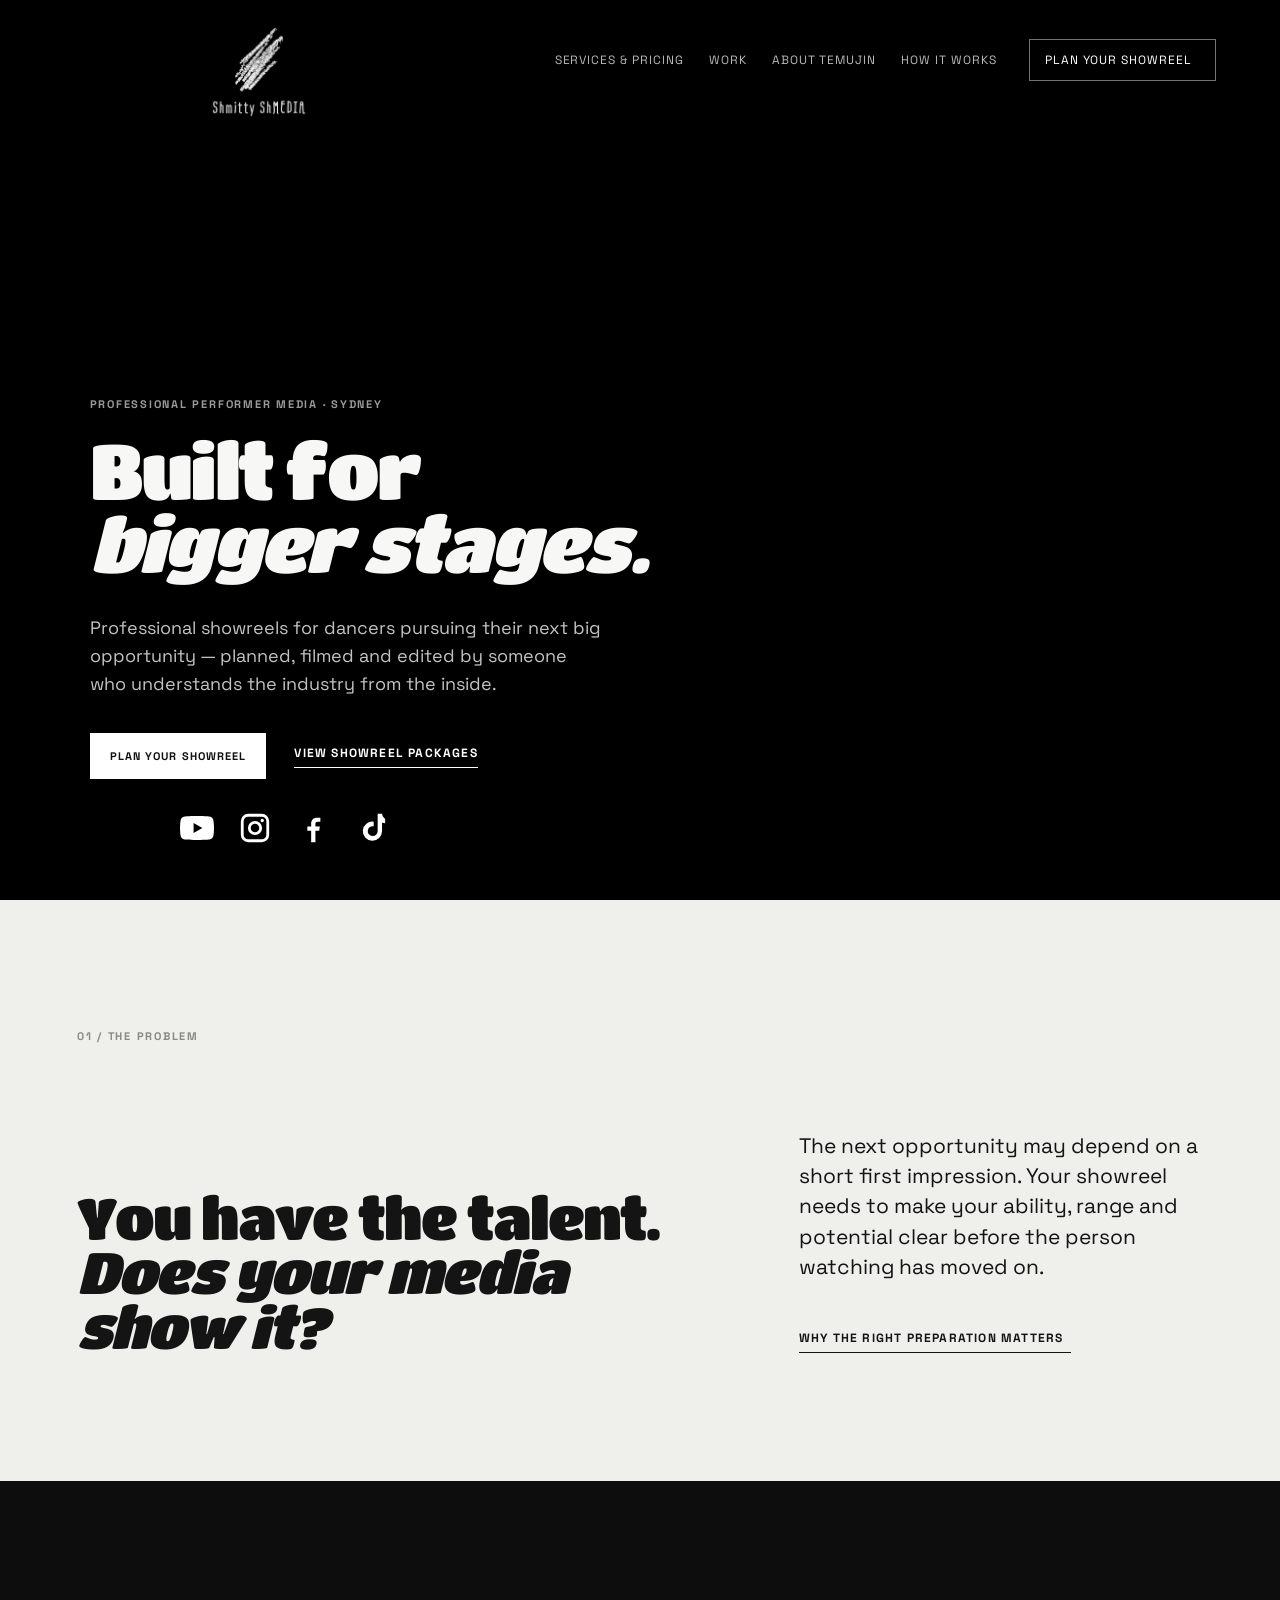
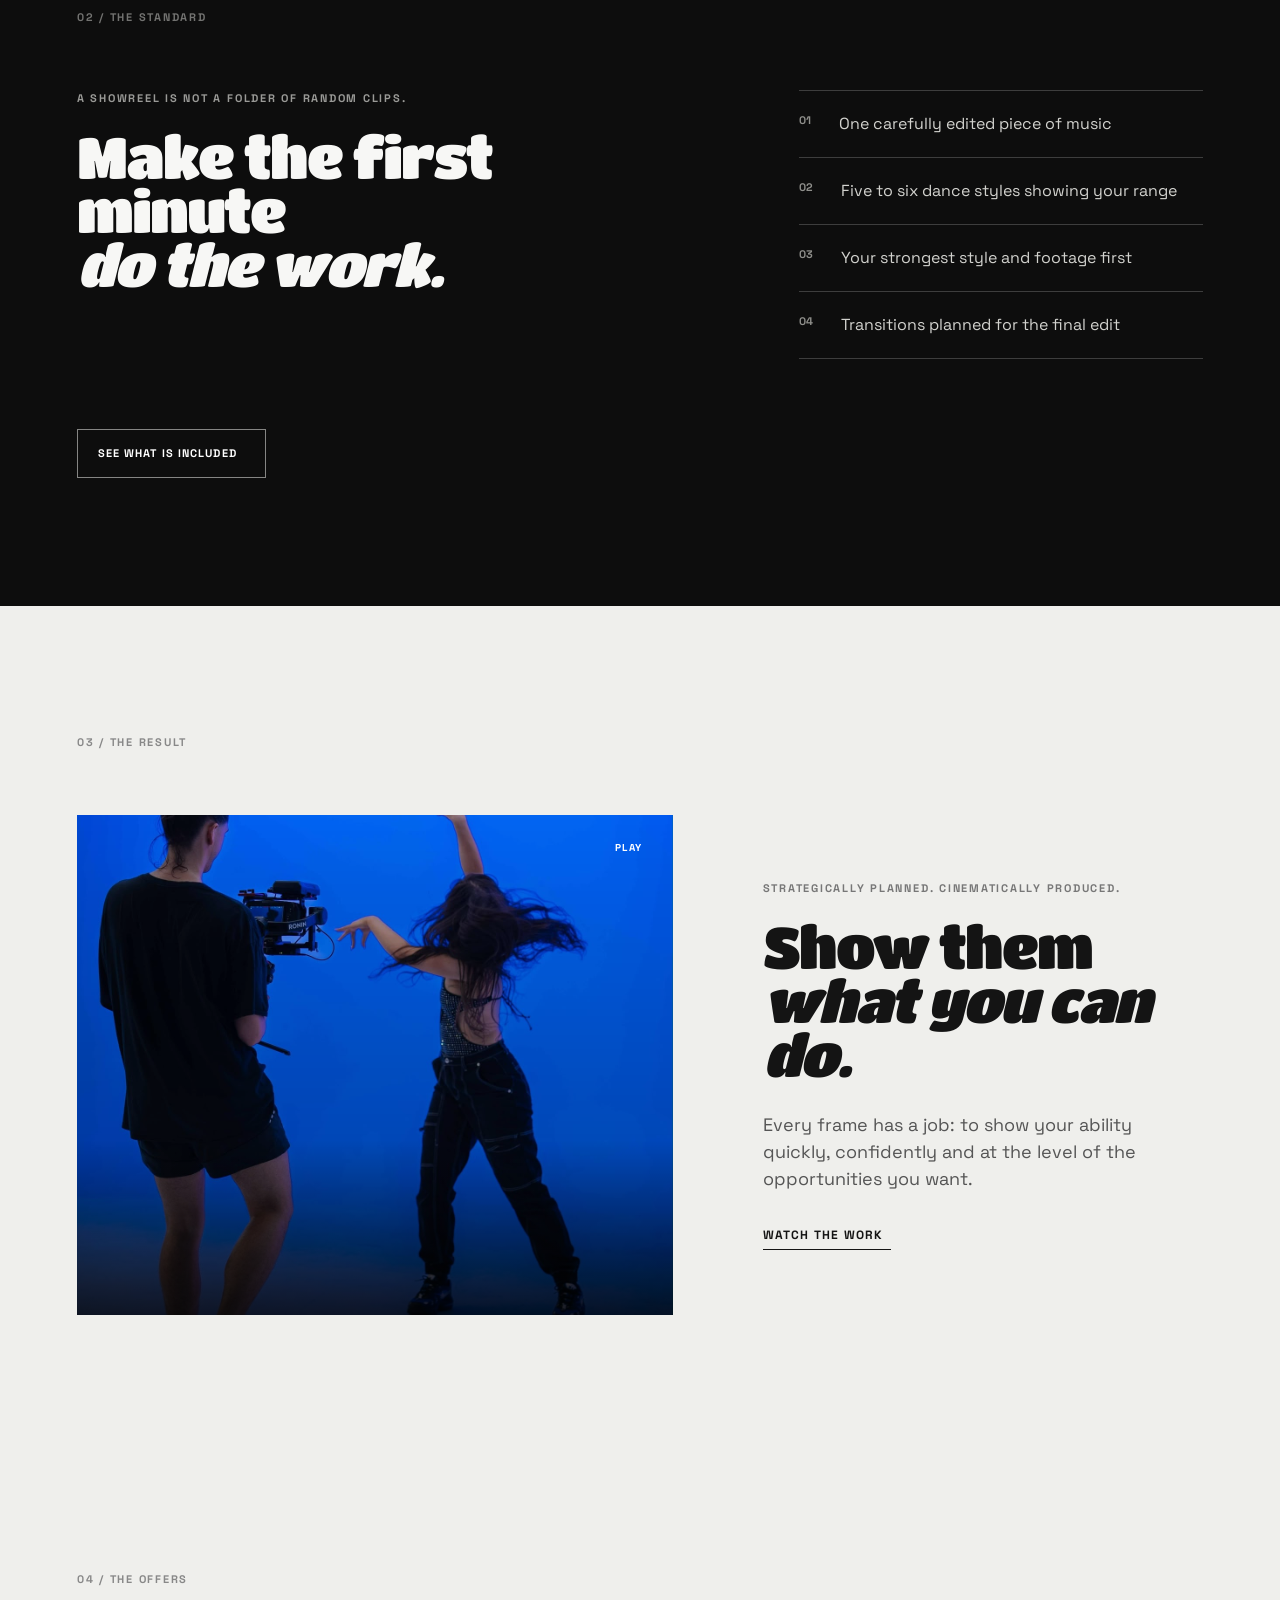
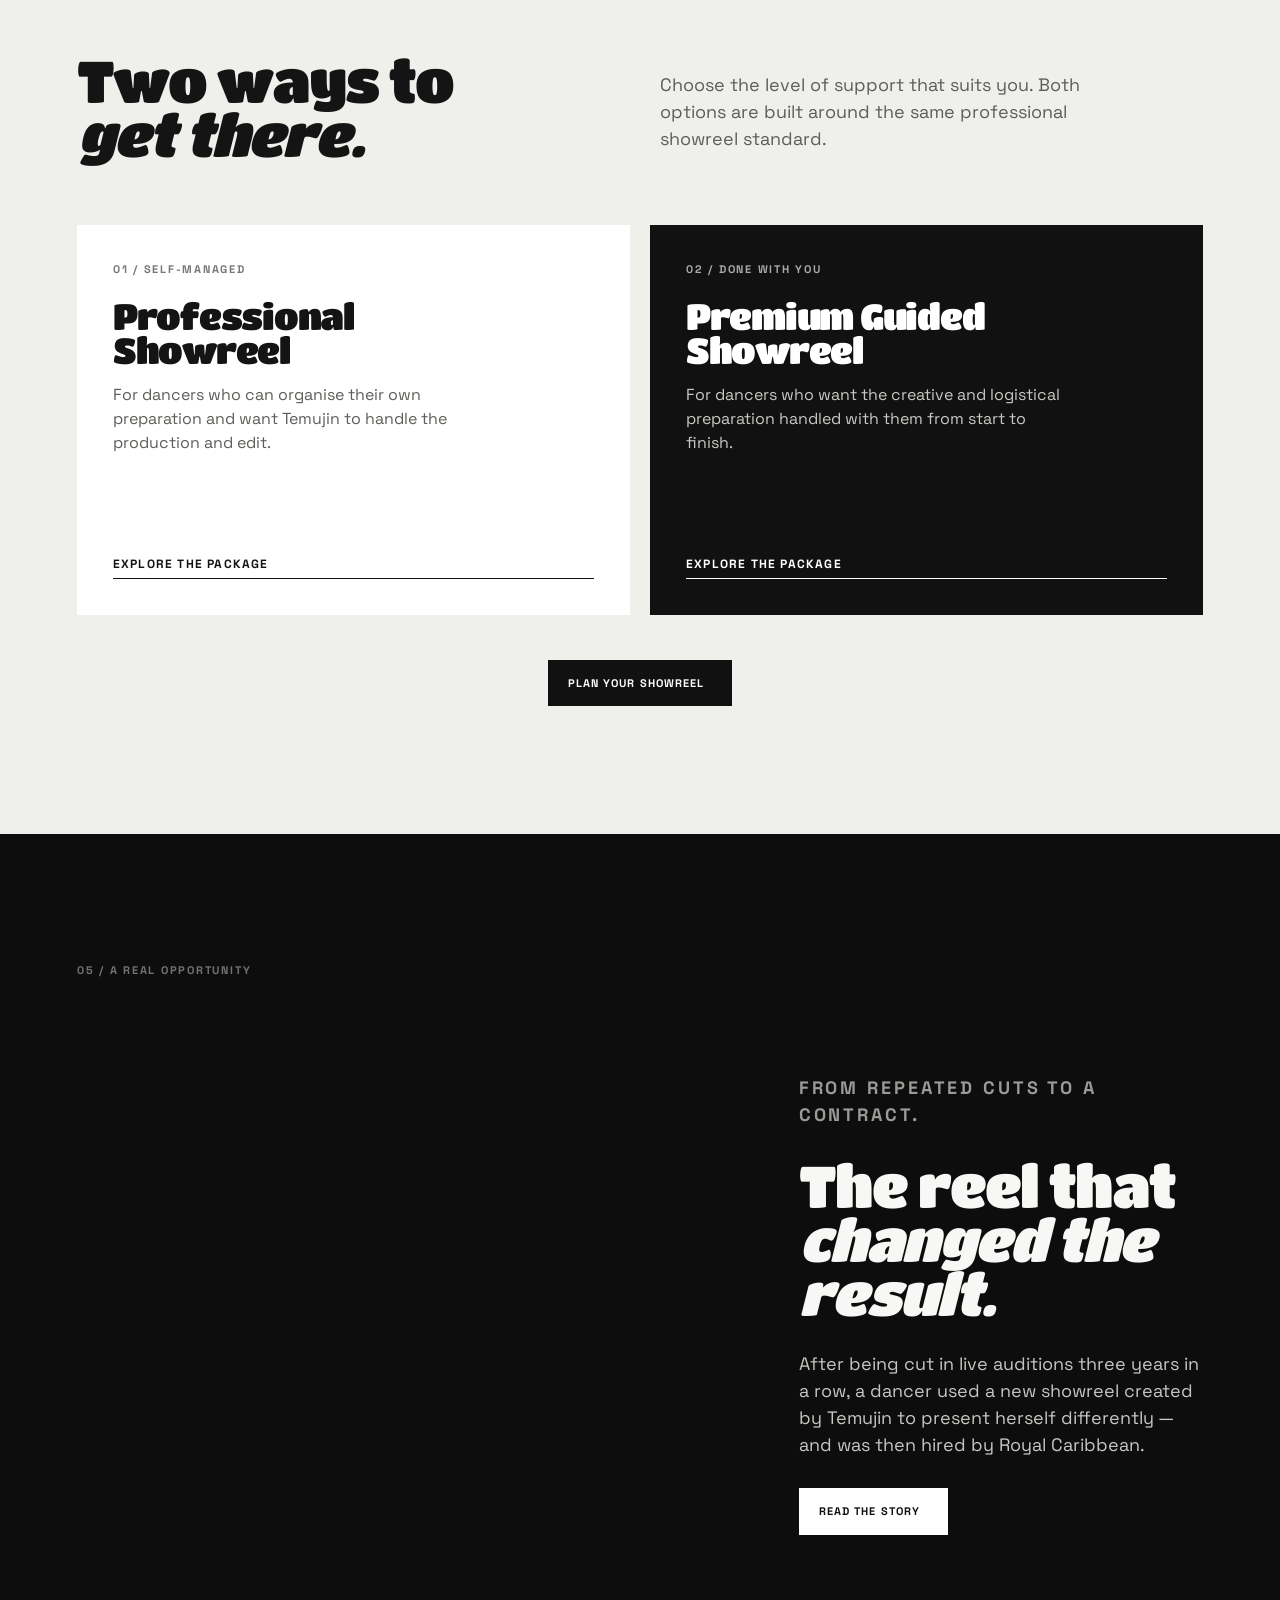
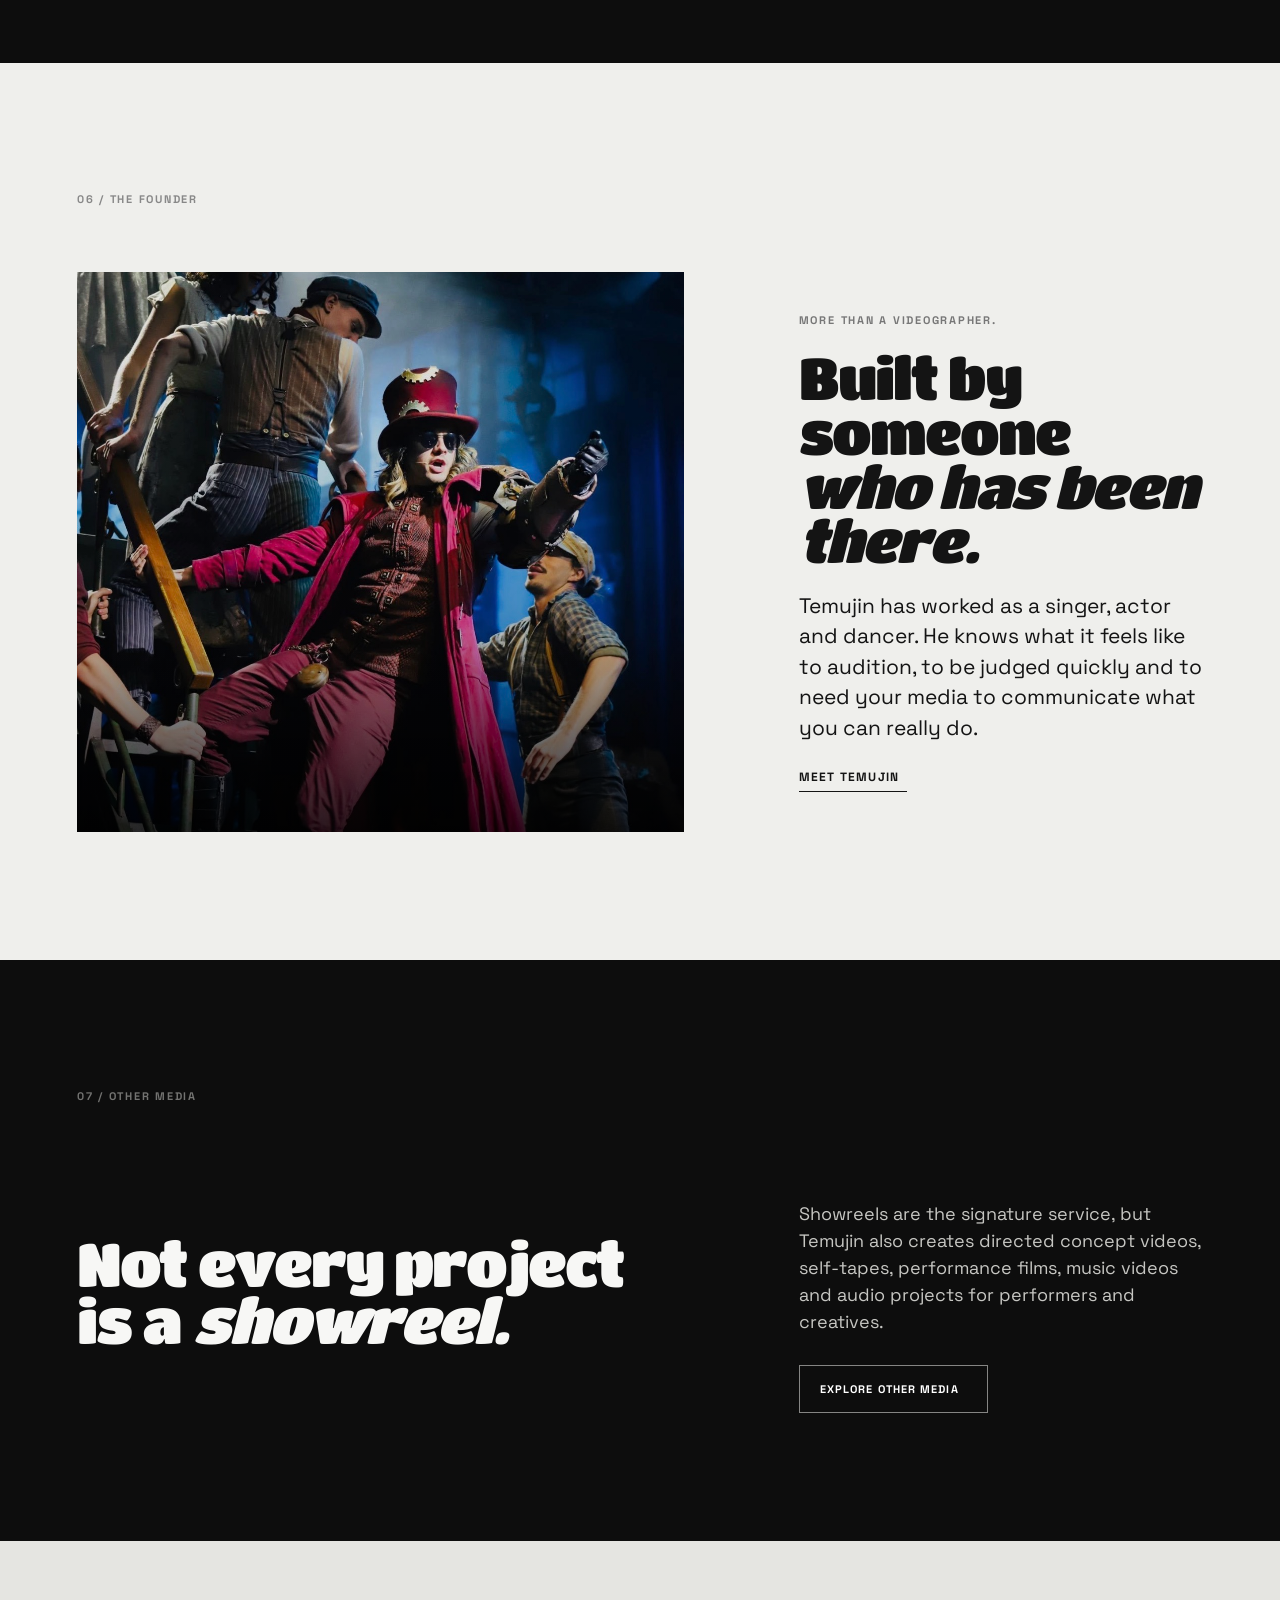
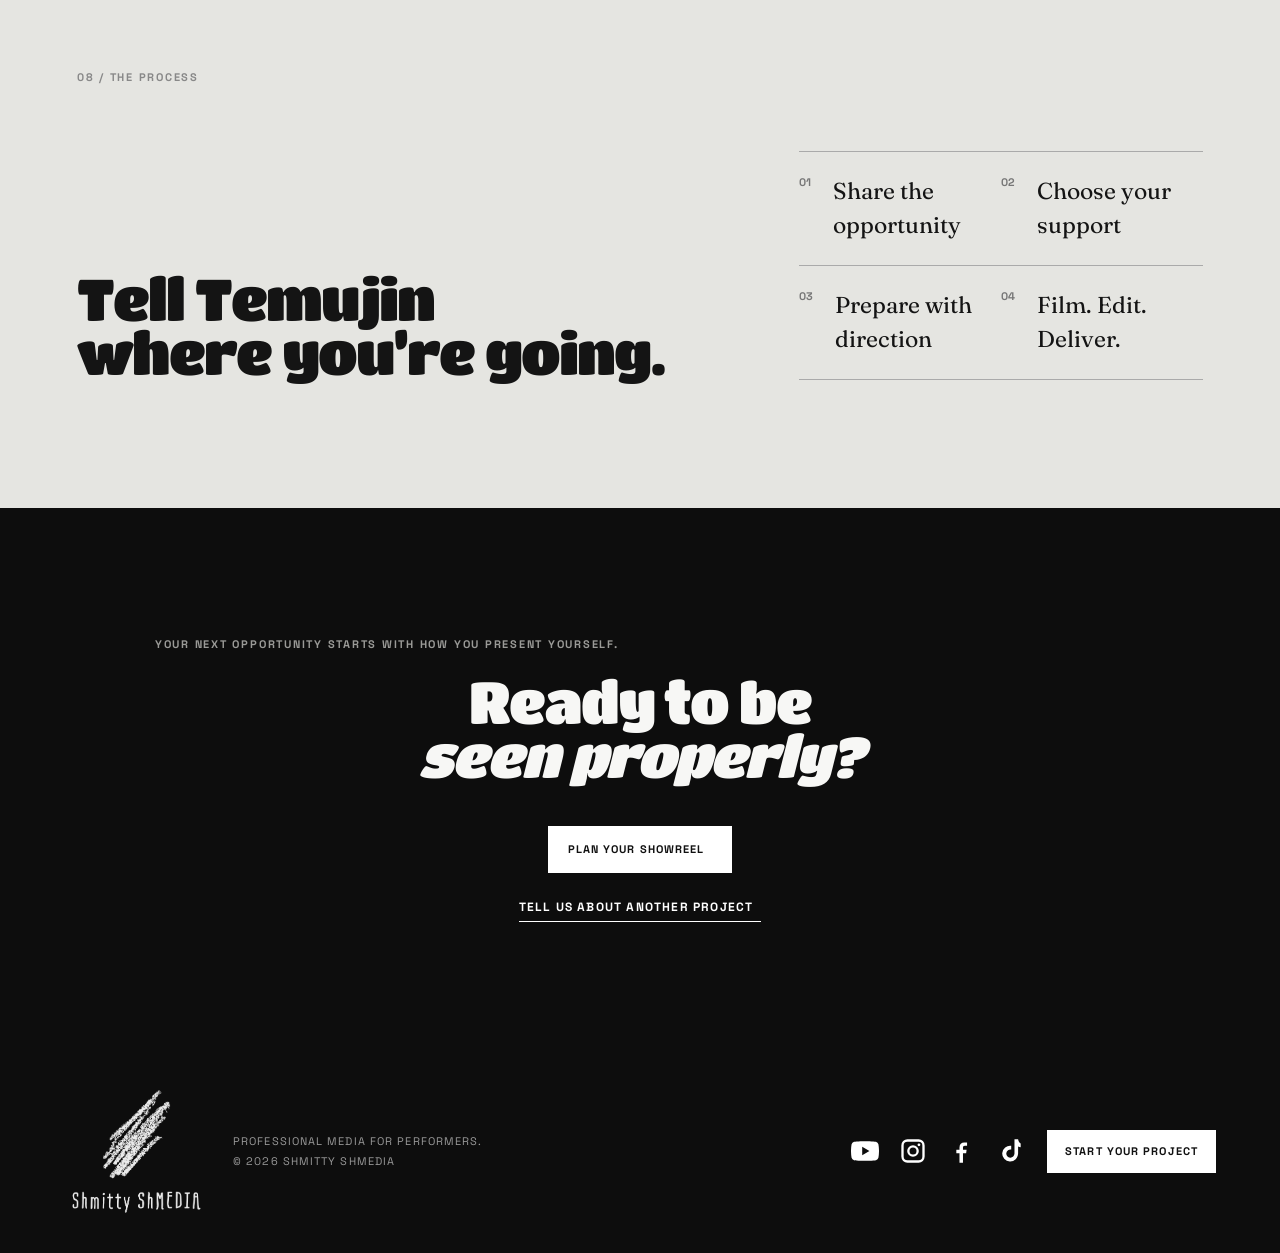
==== commit b4d397b8: "Embed requested showreel in the homepage case study" ====
--- a/index.html
+++ b/index.html
@@ -16,7 +16,7 @@
     <section class="standard dark-section section"><div class="section-number">02 / THE STANDARD</div><div class="standard-grid"><div><p class="eyebrow">A showreel is not a folder of random clips.</p><h2>Make the first minute<br><em>do the work.</em></h2></div><div class="standard-list"><div><strong>01</strong><span>One carefully edited piece of music</span></div><div><strong>02</strong><span>Five to six dance styles showing your range</span></div><div><strong>03</strong><span>Your strongest style and footage first</span></div><div><strong>04</strong><span>Transitions planned for the final edit</span></div></div></div><a class="button outline-light" href="services.html">See what is included <span></span></a></section>
     <section class="result section"><div class="section-number">03 / THE RESULT</div><div class="result-card"><div class="result-poster filming-image image-one"><b>PLAY</b></div><div class="result-copy"><p class="eyebrow">Strategically planned. Cinematically produced.</p><h2>Show them<br><em>what you can do.</em></h2><p>Every frame has a job: to show your ability quickly, confidently and at the level of the opportunities you want.</p><a class="text-link" href="work.html">Watch the work <span></span></a></div></div></section>
     <section class="offers off-white section"><div class="section-number">04 / THE OFFERS</div><div class="offers-head"><h2>Two ways to<br><em>get there.</em></h2><p>Choose the level of support that suits you. Both options are built around the same professional showreel standard.</p></div><div class="offer-grid"><article class="offer-card"><div class="offer-top"><p class="eyebrow">01 / Self-managed</p><h3>Professional<br>Showreel</h3><p>For dancers who can organise their own preparation and want Temujin to handle the production and edit.</p></div><a class="text-link" href="services.html#professional">Explore the package <span></span></a></article><article class="offer-card featured"><div class="offer-top"><p class="eyebrow">02 / Done with you</p><h3>Premium Guided<br>Showreel</h3><p>For dancers who want the creative and logistical preparation handled with them from start to finish.</p></div><a class="text-link" href="services.html#premium">Explore the package <span></span></a></article></div><div class="center-cta"><a class="button dark-button" href="enquire.html">Plan your showreel <span></span></a></div></section>
-    <section class="case dark-section section"><div class="section-number">05 / A REAL OPPORTUNITY</div><div class="case-grid"><div class="case-image"><span>ROYAL CARIBBEAN<br>CASE STUDY</span></div><div><p class="eyebrow">From repeated cuts to a contract.</p><h2>The reel that<br><em>changed the result.</em></h2><p>After being cut in live auditions three years in a row, a dancer used a new showreel created by Temujin to present herself differently — and was then hired by Royal Caribbean.</p><a class="button light" href="about.html#case-study">Read the story <span></span></a></div></div></section>
+    <section class="case dark-section section"><div class="section-number">05 / A REAL OPPORTUNITY</div><div class="case-grid"><iframe src="https://www.youtube.com/embed/fEyBWprcjmc?controls=1&amp;playsinline=1&amp;rel=0" title="The reel that changed the result - Shelyse Wadley" width="560" height="315" style="display:block;width:100%;height:auto;aspect-ratio:16/9;border:0;min-width:0" loading="lazy" referrerpolicy="strict-origin-when-cross-origin" allow="accelerometer; autoplay; clipboard-write; encrypted-media; gyroscope; picture-in-picture; web-share" allowfullscreen></iframe><div><p class="eyebrow">From repeated cuts to a contract.</p><h2>The reel that<br><em>changed the result.</em></h2><p>After being cut in live auditions three years in a row, a dancer used a new showreel created by Temujin to present herself differently — and was then hired by Royal Caribbean.</p><a class="button light" href="about.html#case-study">Read the story <span></span></a></div></div></section>
     <section class="founder section"><div class="section-number">06 / THE FOUNDER</div><div class="founder-grid"><div class="founder-portrait founder-stage-image"></div><div><p class="eyebrow">More than a videographer.</p><h2>Built by someone<br><em>who has been there.</em></h2><p class="large-copy">Temujin has worked as a singer, actor and dancer. He knows what it feels like to audition, to be judged quickly and to need your media to communicate what you can really do.</p><a class="text-link" href="about.html">Meet Temujin <span></span></a></div></div></section>
     <section class="other dark-section section"><div class="section-number">07 / OTHER MEDIA</div><div class="other-grid"><h2>Not every project<br>is a <em>showreel.</em></h2><div><p>Showreels are the signature service, but Temujin also creates directed concept videos, self-tapes, performance films, music videos and audio projects for performers and creatives.</p><a class="button outline-light" href="services.html#other">Explore other media <span></span></a></div></div></section>
     <section class="process-strip section"><div class="section-number">08 / THE PROCESS</div><div class="process-grid"><h2>Tell Temujin<br>where you’re going.</h2><div class="steps"><div><b>01</b><span>Share the opportunity</span></div><div><b>02</b><span>Choose your support</span></div><div><b>03</b><span>Prepare with direction</span></div><div><b>04</b><span>Film. Edit. Deliver.</span></div></div></div></section>
--- a/styles.css
+++ b/styles.css
@@ -1,5 +1,5 @@
 :root{--display:'Titan One','Arial Rounded MT Bold',sans-serif;--black:#0d0d0d;--white:#f7f7f5;--muted:#a2a2a0;--line:rgba(255,255,255,.2);--ink:#141414;--paper:#efefec;--serif:'Fraunces','Bodoni 72','Didot',Georgia,serif;--sans:'Space Grotesk','Helvetica Neue',Arial,sans-serif}*{box-sizing:border-box}html{scroll-behavior:smooth}body{margin:0;background:var(--paper);color:var(--ink);font-family:var(--sans);font-size:16px;line-height:1.5}a{color:inherit;text-decoration:none}.dark-section{background:var(--black);color:var(--white)}.section{padding:clamp(72px,10vw,150px) clamp(22px,6vw,100px);position:relative}.section-number,.eyebrow{font-size:11px;letter-spacing:.16em;text-transform:uppercase;font-weight:700}.section-number{color:#888;margin-bottom:65px}.dark-section .section-number{color:#737371}.eyebrow{color:#777;margin:0 0 22px}.dark-section .eyebrow{color:#9a9a97}h1,h2,h3{font-family:var(--display);font-weight:400;letter-spacing:-.035em;line-height:.94;margin:0}h1{font-size:clamp(46px,6vw,98px);max-width:900px}h2{font-size:clamp(36px,4.5vw,70px)}h3{font-size:clamp(30px,2.8vw,42px)}em{font-style:italic}p{max-width:620px}.site-header{height:120px;position:absolute;overflow:visible;z-index:10;top:0;left:0;right:0;display:flex;align-items:center;gap:32px;padding:0 clamp(22px,5vw,72px);color:#fff}.brand{height:100px;display:flex;align-items:center;flex-shrink:0;overflow:visible}.brand img{width:390px;height:auto;max-height:100px;transform:translateY(12px);display:block;object-fit:contain;filter:invert(1)}.site-header nav{display:flex;gap:25px;margin-left:auto}.site-header nav a,.header-cta{font-size:12px;text-transform:uppercase;letter-spacing:.08em}.site-header nav a{opacity:.72}.site-header nav a:hover{opacity:1}.header-cta{border:1px solid rgba(255,255,255,.45);padding:11px 15px}.header-cta span,.button span,.text-link span{margin-left:8px}.menu{display:none;background:none;color:#fff;border:0;font-size:22px}.hero{min-height:100svh;padding:150px clamp(22px,7vw,115px) 55px;display:flex;align-items:flex-end;position:relative;overflow:hidden}.hero-copy{position:relative;z-index:2;max-width:760px}.hero-dek{font-size:18px;line-height:1.55;color:#c3c3c0;max-width:515px;margin:35px 0}.actions{display:flex;align-items:center;justify-content:center;gap:28px;flex-wrap:wrap}.hero-cta-stack{display:inline-flex;flex-direction:column;align-items:center;max-width:100%}.button{display:inline-block;padding:15px 20px;text-transform:uppercase;letter-spacing:.1em;font-size:11px;font-weight:700;transition:.25s}.button:hover{transform:translateY(-2px)}.light{background:#fff;color:#111}.dark-button{background:#111;color:#fff}.outline-light{border:1px solid #858583;color:#fff}.text-link{font-size:12px;font-weight:700;text-transform:uppercase;letter-spacing:.1em;display:inline-block;border-bottom:1px solid currentColor;padding-bottom:5px}.light-link{color:#fff}.video-placeholder{position:absolute;top:50%;left:50%;transform:translate(-50%,-50%) rotate(-15deg);z-index:2;font-size:11px;letter-spacing:.16em;color:#d8d8d4;border:1px solid rgba(255,255,255,.5);padding:12px 15px;white-space:nowrap}.hero-video iframe,.hero-video video{position:absolute;inset:0;width:100%;height:100%;border:0;object-fit:cover;background:#000}.hero-video:before{content:"";position:absolute;inset:0;background:linear-gradient(120deg,rgba(0,0,0,.25),rgba(0,0,0,.05) 50%,rgba(0,0,0,.45));z-index:1;pointer-events:none}.video-caption{position:absolute;z-index:3;bottom:36px;right:38px;font-size:10px;letter-spacing:.16em;color:#fff}.hero-art{position:absolute;inset:0;height:auto;margin:0;border:0;z-index:0;background:#101010}.hero-art:after{content:'';position:absolute;inset:0;border:0}.hero-mark{font-family:var(--serif);font-size:clamp(130px,18vw,280px);font-style:italic;letter-spacing:-.18em;transform:rotate(-15deg);color:#eaeae5;opacity:.9}.hero-mark span{font-family:var(--sans);font-size:.18em;vertical-align:middle;letter-spacing:0}.hero-art p{position:absolute;bottom:38px;left:38px;font-size:10px;line-height:1.6;letter-spacing:.18em;color:#b5b5b0}.frame-label{position:absolute;top:38px;left:38px;z-index:2;font-size:10px;letter-spacing:.16em;color:#aaa}.hero-lines{position:absolute;width:64%;height:70%;border:1px solid rgba(255,255,255,.15);transform:rotate(35deg)}.hero-foot{z-index:2;position:absolute;bottom:45px;left:clamp(22px,7vw,115px);right:clamp(22px,7vw,115px);display:flex;justify-content:space-between;color:#8b8b88;font-size:10px;text-transform:uppercase;letter-spacing:.16em}.statement-grid,.standard-grid,.founder-grid,.case-grid,.other-grid,.process-grid{display:grid;grid-template-columns:1.2fr .8fr;gap:clamp(40px,9vw,150px);align-items:end}.large-copy{font-size:21px;line-height:1.45;max-width:520px}.statement .text-link{margin-top:25px}.standard-grid{align-items:start}.standard h2{margin-bottom:50px}.standard-list{border-top:1px solid var(--line)}.standard-list div{display:flex;gap:28px;padding:21px 0;border-bottom:1px solid var(--line)}.standard-list strong{font-size:11px;color:#8f8f8b}.standard-list span{font-size:16px;color:#d2d2ce}.standard .button{margin-top:70px}.result-card{display:grid;grid-template-columns:1.15fr .85fr;align-items:center;gap:clamp(30px,7vw,100px)}.result-poster,.case-image,.founder-portrait{min-height:500px;background:linear-gradient(145deg,#c3c3bd,#353532 42%,#111);position:relative;overflow:hidden}.result-poster .video-placeholder{position:absolute;top:50%;left:50%;transform:translate(-50%,-50%);z-index:2;font-size:11px;letter-spacing:.16em;color:#fff;border:1px solid rgba(255,255,255,.7);padding:12px 15px;white-space:nowrap}.result-poster:after,.case-image:after,.founder-portrait:after{content:'';position:absolute;inset:0;background:linear-gradient(transparent 65%,rgba(0,0,0,.72))}.result-poster span,.case-image span,.founder-portrait span{position:absolute;z-index:1;left:30px;bottom:25px;color:#fff;font-size:11px;letter-spacing:.16em;line-height:1.5}.result-poster b{position:absolute;z-index:1;top:25px;right:30px;color:#fff;font-size:10px;letter-spacing:.16em}.result-copy p:not(.eyebrow),.case p,.other p{font-size:18px;color:#555;max-width:470px;margin:30px 0}.offers-head{display:grid;grid-template-columns:1fr 1fr;gap:40px;margin-bottom:55px}.offers-head p{font-size:18px;color:#5d5d59;max-width:440px}.offer-grid{display:grid;grid-template-columns:1fr 1fr;gap:20px}.offer-card{min-height:390px;padding:36px;background:#fff;display:flex;flex-direction:column;justify-content:space-between}.offer-card.featured{background:#111;color:#fff}.featured .eyebrow{color:#aaa}.offer-card p:not(.eyebrow){color:#5d5d59;max-width:390px}.featured p:not(.eyebrow){color:#c9c9c5}.center-cta{text-align:center;margin-top:45px}.case-grid{align-items:center}.case-image{min-height:510px;background:linear-gradient(155deg,#8c8c86,#20201e 55%,#090909)}.case h2,.founder h2{margin-bottom:24px}.case p{color:#c6c6c2}.founder-grid{align-items:center}.founder-portrait{min-height:560px;background:linear-gradient(140deg,#d0d0ca,#51514d 45%,#121212)}.other-grid{align-items:center}.other h2{font-size:clamp(40px,4.8vw,76px)}.other p{color:#c6c6c2}.process-strip{background:#e5e5e1}.steps{display:grid;grid-template-columns:1fr 1fr;border-top:1px solid #aaa}.steps div{padding:22px 0;border-bottom:1px solid #aaa;display:flex;gap:22px}.steps b{font-size:11px;color:#777}.steps span{font-family:var(--serif);font-size:23px}.final-cta{text-align:center}.final-cta h2{margin:22px auto 44px}.final-cta .text-link{display:block;width:max-content;margin:25px auto 0}.site-footer{padding:32px clamp(22px,5vw,72px);display:grid;grid-template-columns:auto 1fr auto auto;align-items:center;gap:24px}.site-footer img{grid-column:1;width:145px;height:auto;max-width:100%;object-fit:contain;filter:invert(1)}.site-footer .footer-copy{grid-column:2;display:flex;flex-direction:column;gap:3px;color:#999;font-size:11px;text-transform:uppercase;letter-spacing:.1em}.site-footer .footer-cta{grid-column:4;grid-row:1;justify-self:end;background:#fff;color:#111;padding:13px 18px;text-transform:uppercase;font-size:11px;font-weight:700;letter-spacing:.1em;white-space:nowrap;transition:transform .2s}.site-footer .footer-cta:hover{transform:translateY(-2px)}
-@media(max-width:850px){.site-header nav,.header-cta{display:none}.menu{display:block;margin-left:auto}.hero{grid-template-columns:1fr;padding-top:135px}.hero-art{height:auto;margin:0}.hero-foot{bottom:20px}.statement-grid,.standard-grid,.founder-grid,.case-grid,.other-grid,.process-grid,.result-card{grid-template-columns:1fr;gap:45px}.offers-head{grid-template-columns:1fr}.offer-grid{grid-template-columns:1fr}.result-poster,.case-image,.founder-portrait{min-height:380px}.site-footer{grid-template-columns:1fr}.site-footer>a{text-align:left}.site-footer div{order:3}.section-number{margin-bottom:42px}.large-copy{font-size:18px}}
+@media(max-width:850px){.site-header nav,.header-cta{display:none}.menu{display:block;margin-left:auto}.hero{grid-template-columns:1fr;padding-top:135px}.hero-art{height:auto;margin:0}.hero-foot{bottom:20px}.statement-grid,.standard-grid,.founder-grid,.case-grid,.other-grid,.process-grid,.result-card{grid-template-columns:1fr;gap:45px}.offers-head{grid-template-columns:1fr}.offer-grid{grid-template-columns:1fr}.result-poster,.case-image,.founder-portrait{min-height:380px}.site-footer{grid-template-columns:1fr}.site-footer>a{text-align:left}.site-footer .footer-copy{order:3}.section-number{margin-bottom:42px}.large-copy{font-size:18px}}
 .page-hero{min-height:76vh;padding:170px clamp(22px,7vw,115px) 90px;display:flex;flex-direction:column;justify-content:flex-end}.page-hero h1{font-size:clamp(50px,6.4vw,106px)}.page-hero .hero-dek{margin:35px 0 0}.pricing{background:#e9e9e5}.price-card{padding:clamp(28px,5vw,70px);background:#fff;margin-bottom:22px;display:grid;grid-template-columns:1fr .8fr;gap:60px;align-items:end}.price-card h2{font-size:clamp(42px,5.4vw,84px);margin-bottom:22px}.price-card p:not(.eyebrow){font-size:18px;color:#555;max-width:530px}.price-card ul{padding:0;margin:35px 0 0;list-style:none;border-top:1px solid #bbb}.price-card li{padding:14px 0;border-bottom:1px solid #bbb;font-size:15px}.price-card li:before{content:'+';margin-right:14px;color:#888}.price-card.dark-section p:not(.eyebrow),.price-card.dark-section li{color:#d3d3cf}.price-card.dark-section ul{border-color:#444}.price-card.dark-section li{border-color:#444}.other-services{background:#111}.service-list{border-top:1px solid var(--line)}.service-list>div{display:grid;grid-template-columns:40px 1fr;gap:16px;padding:20px 0;border-bottom:1px solid var(--line)}.service-list b{color:#888;font-size:11px}.service-list span{font-family:var(--serif);font-size:27px}.service-list small{grid-column:2;color:#aaa;font-size:14px}.other-services>.button{margin-top:60px}.notes{background:#e9e9e5}.notes-grid,.story-grid,.credits-grid,.enquiry-grid{display:grid;grid-template-columns:1fr 1fr;gap:clamp(40px,9vw,150px);align-items:start}.faq-list{border-top:1px solid #aaa}.faq-list details{padding:20px 0;border-bottom:1px solid #aaa}.faq-list summary{font-family:var(--serif);font-size:24px;cursor:pointer}.faq-list p{color:#555;margin-bottom:0}.story-portrait{min-height:620px;background:linear-gradient(145deg,#c7c7c1,#373733 55%,#111);position:relative}.story-portrait:after{content:'';position:absolute;inset:0;background:linear-gradient(transparent 65%,rgba(0,0,0,.7))}.story-portrait span{position:absolute;bottom:25px;left:30px;z-index:1;color:white;font-size:11px;letter-spacing:.16em;line-height:1.5}.credits{background:#e9e9e5}.credits-grid{align-items:end}.gallery{display:grid;grid-template-columns:1.2fr .8fr;gap:20px;margin-bottom:45px}.gallery-card{min-height:390px;background:linear-gradient(145deg,#b0b0aa,#292926 58%,#111);color:#fff;padding:28px;display:flex;flex-direction:column;justify-content:space-between}.gallery-card.tall{min-height:580px;grid-row:span 2}.gallery-card div{display:flex;justify-content:space-between;font-size:10px;letter-spacing:.16em}.gallery-card h3{font-size:42px}.gallery-card small{font-size:11px;text-transform:uppercase;letter-spacing:.12em;color:#bbb}.big-steps{display:grid;grid-template-columns:1fr 1fr;gap:0 80px;margin-bottom:65px}.big-steps>div{padding:30px 0;border-top:1px solid #aaa}.big-steps b{font-size:11px;color:#777}.big-steps h2{font-size:42px;margin:24px 0}.big-steps p{color:#555;font-size:17px}.enquiry{background:#e9e9e5}.enquiry form{background:#fff;padding:clamp(25px,5vw,65px);display:flex;flex-direction:column;gap:20px}.enquiry label{font-size:11px;text-transform:uppercase;letter-spacing:.12em;font-weight:700}.enquiry input,.enquiry select,.enquiry textarea{display:block;width:100%;margin-top:9px;padding:14px 0;border:0;border-bottom:1px solid #999;background:transparent;font:16px var(--sans);color:#111}.enquiry textarea{resize:vertical}.form-two{display:grid;grid-template-columns:1fr 1fr;gap:22px}.success h2{font-size:60px;margin:20px 0}.success p:not(.eyebrow){font-size:18px;color:#555}
 @media(max-width:850px){.page-hero{min-height:72vh;padding-top:145px}.price-card,.notes-grid,.story-grid,.credits-grid,.enquiry-grid{grid-template-columns:1fr;gap:40px}.gallery{grid-template-columns:1fr}.gallery-card.tall{min-height:420px;grid-row:auto}.big-steps{grid-template-columns:1fr;gap:0}.form-two{grid-template-columns:1fr}.service-list span{font-size:23px}}
 
@@ -9,7 +9,7 @@
 
 @media(max-width:850px){.brand{height:78px}.brand img{width:308px;max-height:78px;transform:translateY(8px)}}
 
-.social-strip{margin-top:32px;display:flex;align-items:center;justify-content:center;width:100%;gap:22px;color:#fff;font-size:10px;text-transform:uppercase;letter-spacing:.14em}.social-links{display:flex;gap:24px;align-items:center;justify-content:center}.social-links a{width:34px;height:34px;display:grid;place-items:center;color:#fff;transition:color .2s,transform .2s}.social-links svg{width:100%;height:100%;fill:currentColor;display:block}.social-links a:hover{color:#fff;transform:translateY(-2px)}.footer-socials{grid-column:3;display:flex;align-items:center;justify-content:flex-end;color:#fff}.footer-socials .social-links{display:flex;flex-direction:row;align-items:center;justify-content:flex-end;gap:20px;color:#fff}.footer-socials .social-links a{width:28px;height:28px}.footer-socials .social-links a:hover{color:#aaa}@media(max-width:850px){body{padding-bottom:82px}.hero-cta-stack{align-items:flex-start}.actions{justify-content:flex-start}.social-strip{align-items:center;justify-content:center;gap:10px;margin-top:28px}.site-footer{grid-template-columns:1fr;align-items:center;text-align:center;padding-bottom:38px;overflow:hidden}.site-footer .footer-cta{position:fixed;right:16px;bottom:calc(16px + env(safe-area-inset-bottom));z-index:30;order:0;grid-column:auto;grid-row:auto;justify-self:auto;max-width:calc(100vw - 32px);box-shadow:0 12px 34px rgba(0,0,0,.28)}.site-footer img{order:1;justify-self:center}.footer-socials{order:2;width:100%;justify-content:center}.footer-socials .social-links{justify-content:center}.site-footer .footer-copy{order:3;width:100%;align-items:center;text-align:center;color:#999}.site-footer div{order:unset}.site-footer>a{text-align:center}}
+.social-strip{margin-top:32px;display:flex;align-items:center;justify-content:center;width:100%;gap:22px;color:#fff;font-size:10px;text-transform:uppercase;letter-spacing:.14em}.social-links{display:flex;gap:24px;align-items:center;justify-content:center}.social-links a{width:34px;height:34px;display:grid;place-items:center;color:#fff;transition:color .2s,transform .2s}.social-links svg{width:100%;height:100%;fill:currentColor;display:block}.social-links a:hover{color:#fff;transform:translateY(-2px)}.footer-socials{grid-column:3;display:flex;align-items:center;justify-content:flex-end;color:#fff}.footer-socials .social-links{display:flex;flex-direction:row;align-items:center;justify-content:flex-end;gap:20px;color:#fff}.footer-socials .social-links a{width:28px;height:28px}.footer-socials .social-links a:hover{color:#aaa}@media(max-width:850px){body{padding-bottom:82px}.hero-cta-stack{align-items:flex-start}.actions{justify-content:flex-start}.social-strip{align-items:center;justify-content:center;gap:10px;margin-top:28px}.site-footer{grid-template-columns:1fr;justify-items:center;align-items:center;text-align:center;padding-bottom:38px;overflow:hidden;width:100%;max-width:100%}.site-footer .footer-cta{position:fixed;right:16px;bottom:calc(16px + env(safe-area-inset-bottom));z-index:30;order:0;grid-column:auto;grid-row:auto;justify-self:auto;max-width:calc(100vw - 32px);box-shadow:0 12px 34px rgba(0,0,0,.28)}.site-footer img{order:1;justify-self:center}.footer-socials{order:2;grid-column:1/-1;width:100%;justify-self:stretch;display:flex;justify-content:center}.footer-socials .social-links{width:100%;justify-content:center;flex-direction:row}.site-footer .footer-copy{order:3;grid-column:1/-1;width:100%;max-width:none;justify-self:stretch;align-items:center;justify-content:center;text-align:center;color:#999}.site-footer .footer-copy span{display:block;width:100%;text-align:center}.site-footer>a{text-align:center}}
 
 
 .working-gallery{background:#e9e9e5}.about-gallery{display:grid;grid-template-columns:repeat(3,minmax(0,1fr));gap:12px;width:min(560px,50%);max-width:100%}.about-gallery-item{appearance:none;border:0;padding:0;background:#111;aspect-ratio:1/1;overflow:hidden;cursor:pointer}.about-gallery-item img{width:100%;height:100%;display:block;object-fit:cover;transition:transform .25s ease}.about-gallery-item:hover img{transform:scale(1.04)}.image-lightbox{width:min(900px,calc(100vw - 36px));max-height:88vh;padding:0;border:0;background:transparent}.image-lightbox::backdrop{background:rgba(0,0,0,.82)}.image-lightbox img{width:100%;max-height:88vh;display:block;object-fit:contain;background:#111}.lightbox-close{position:absolute;top:10px;right:10px;width:36px;height:36px;border:0;background:#fff;color:#111;font-size:24px;line-height:1;cursor:pointer}@media(max-width:850px){.about-gallery{grid-template-columns:repeat(3,1fr);gap:8px;width:100%}.lightbox-close{top:8px;right:8px}}
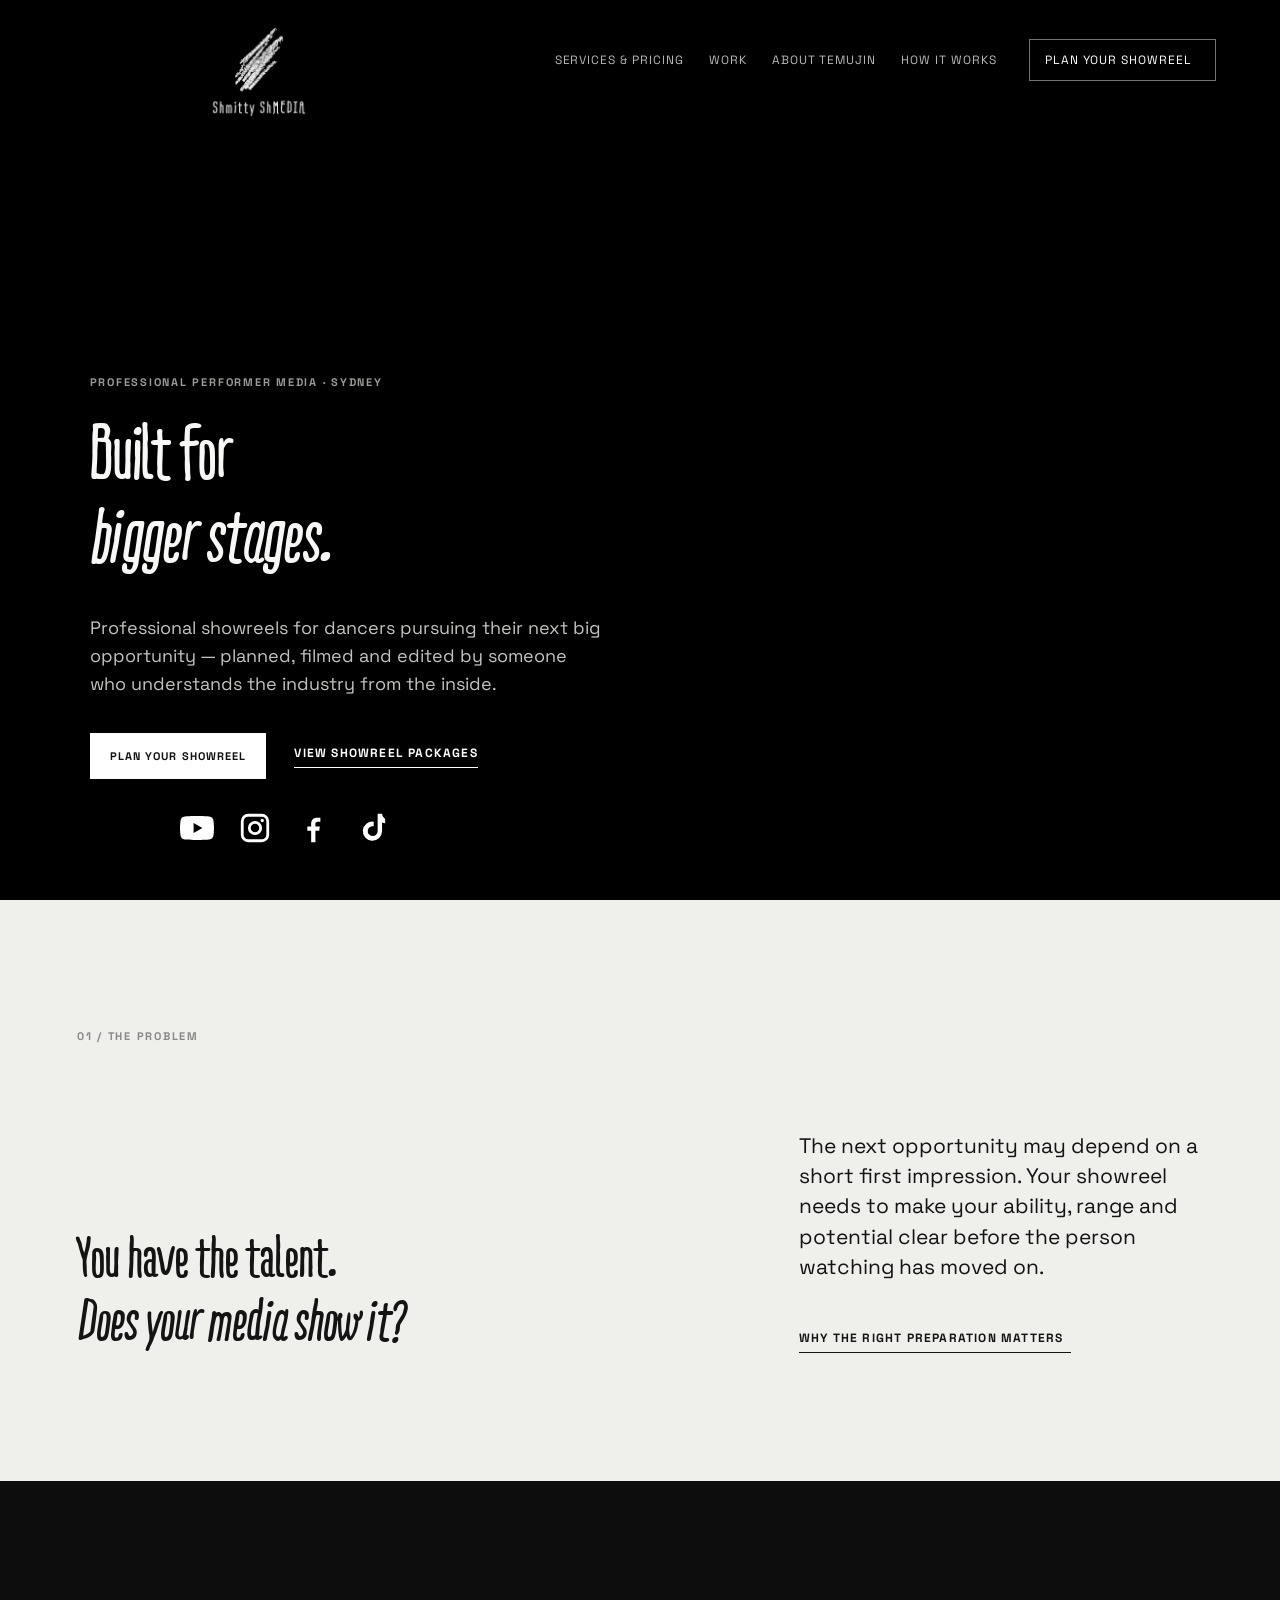
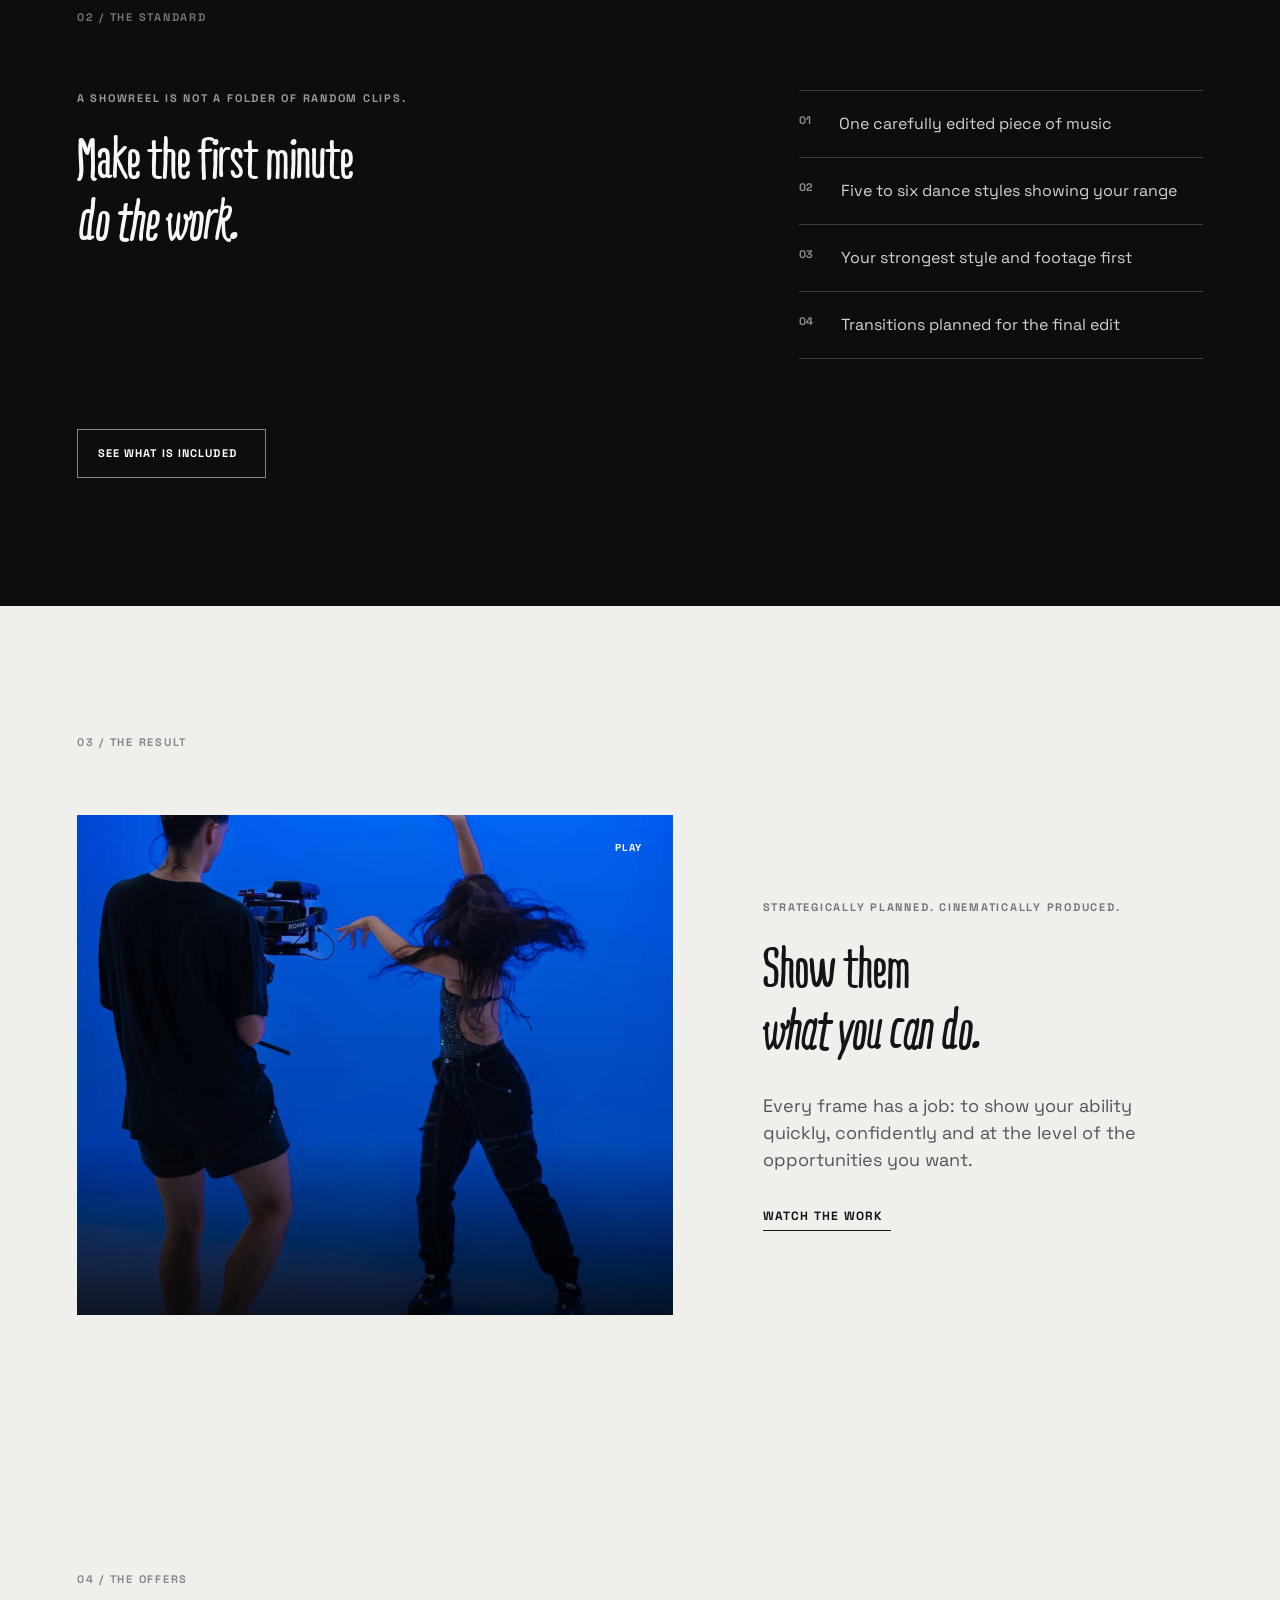
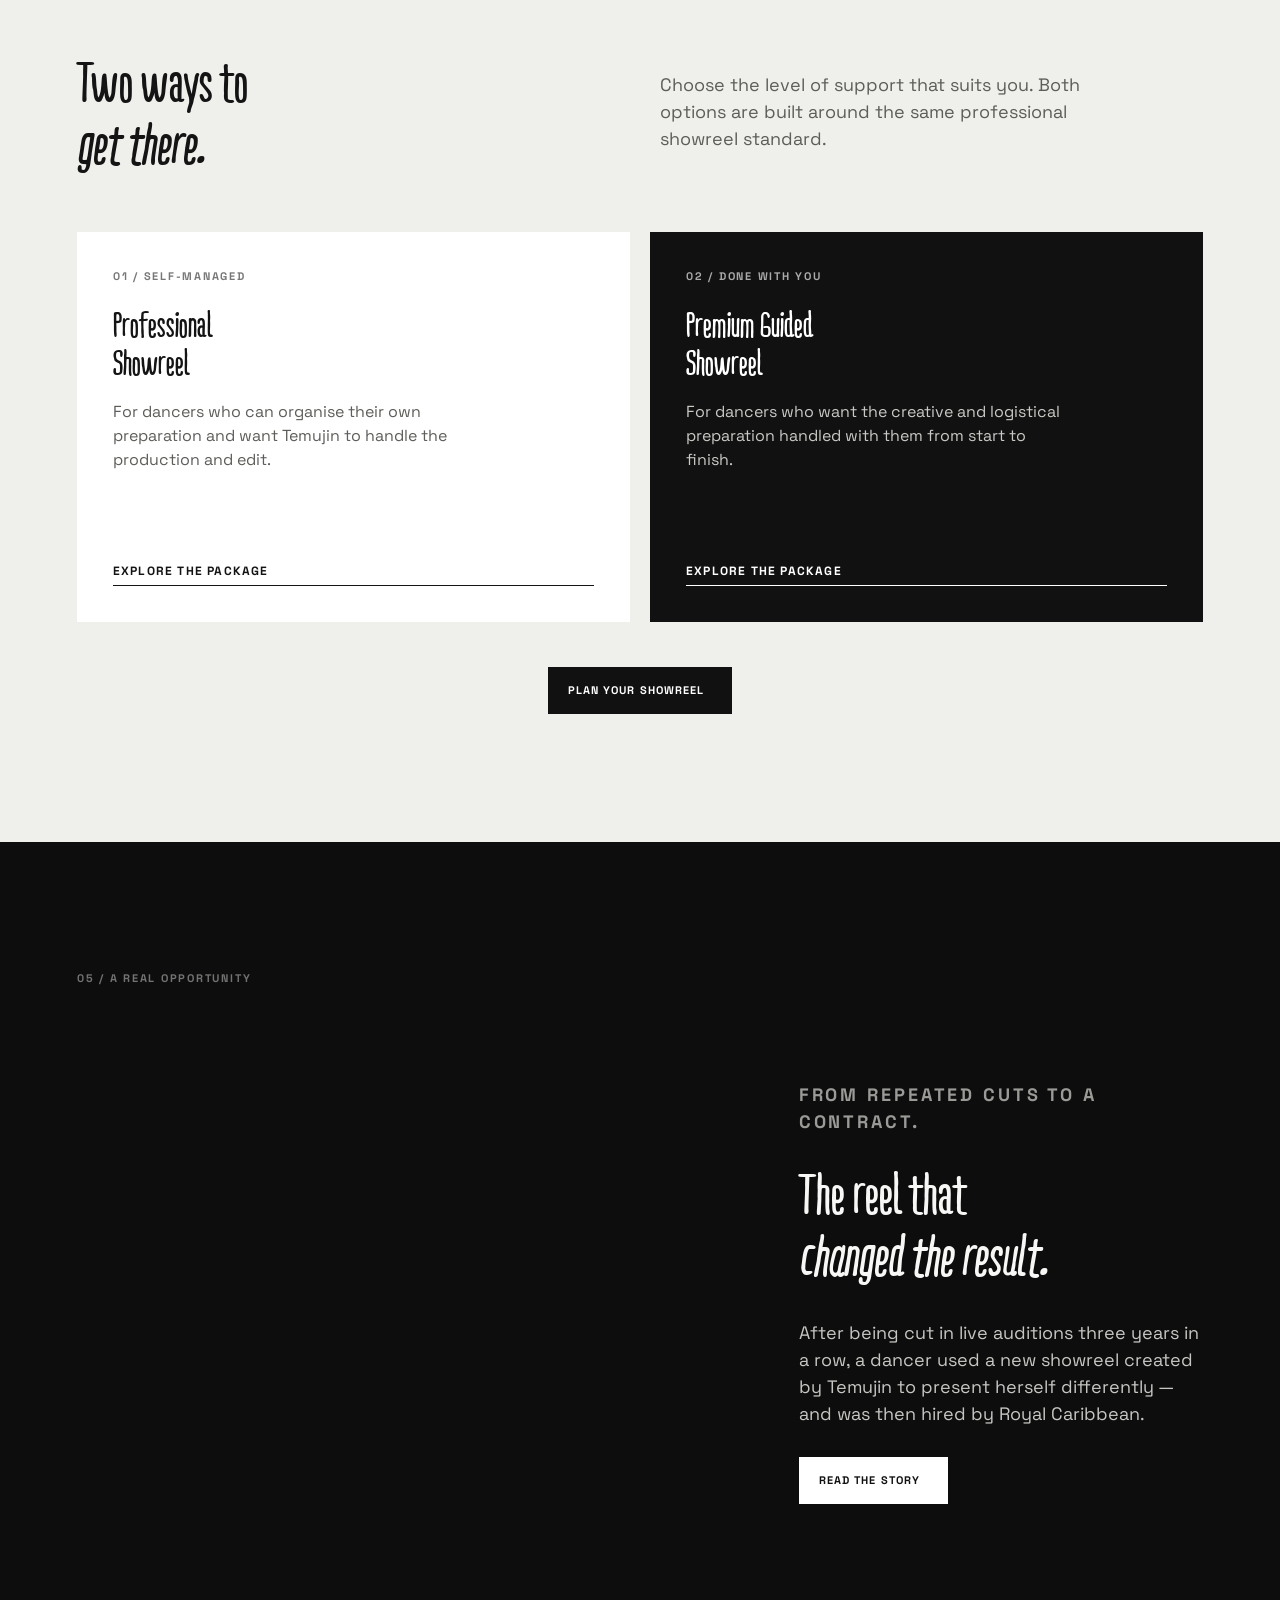
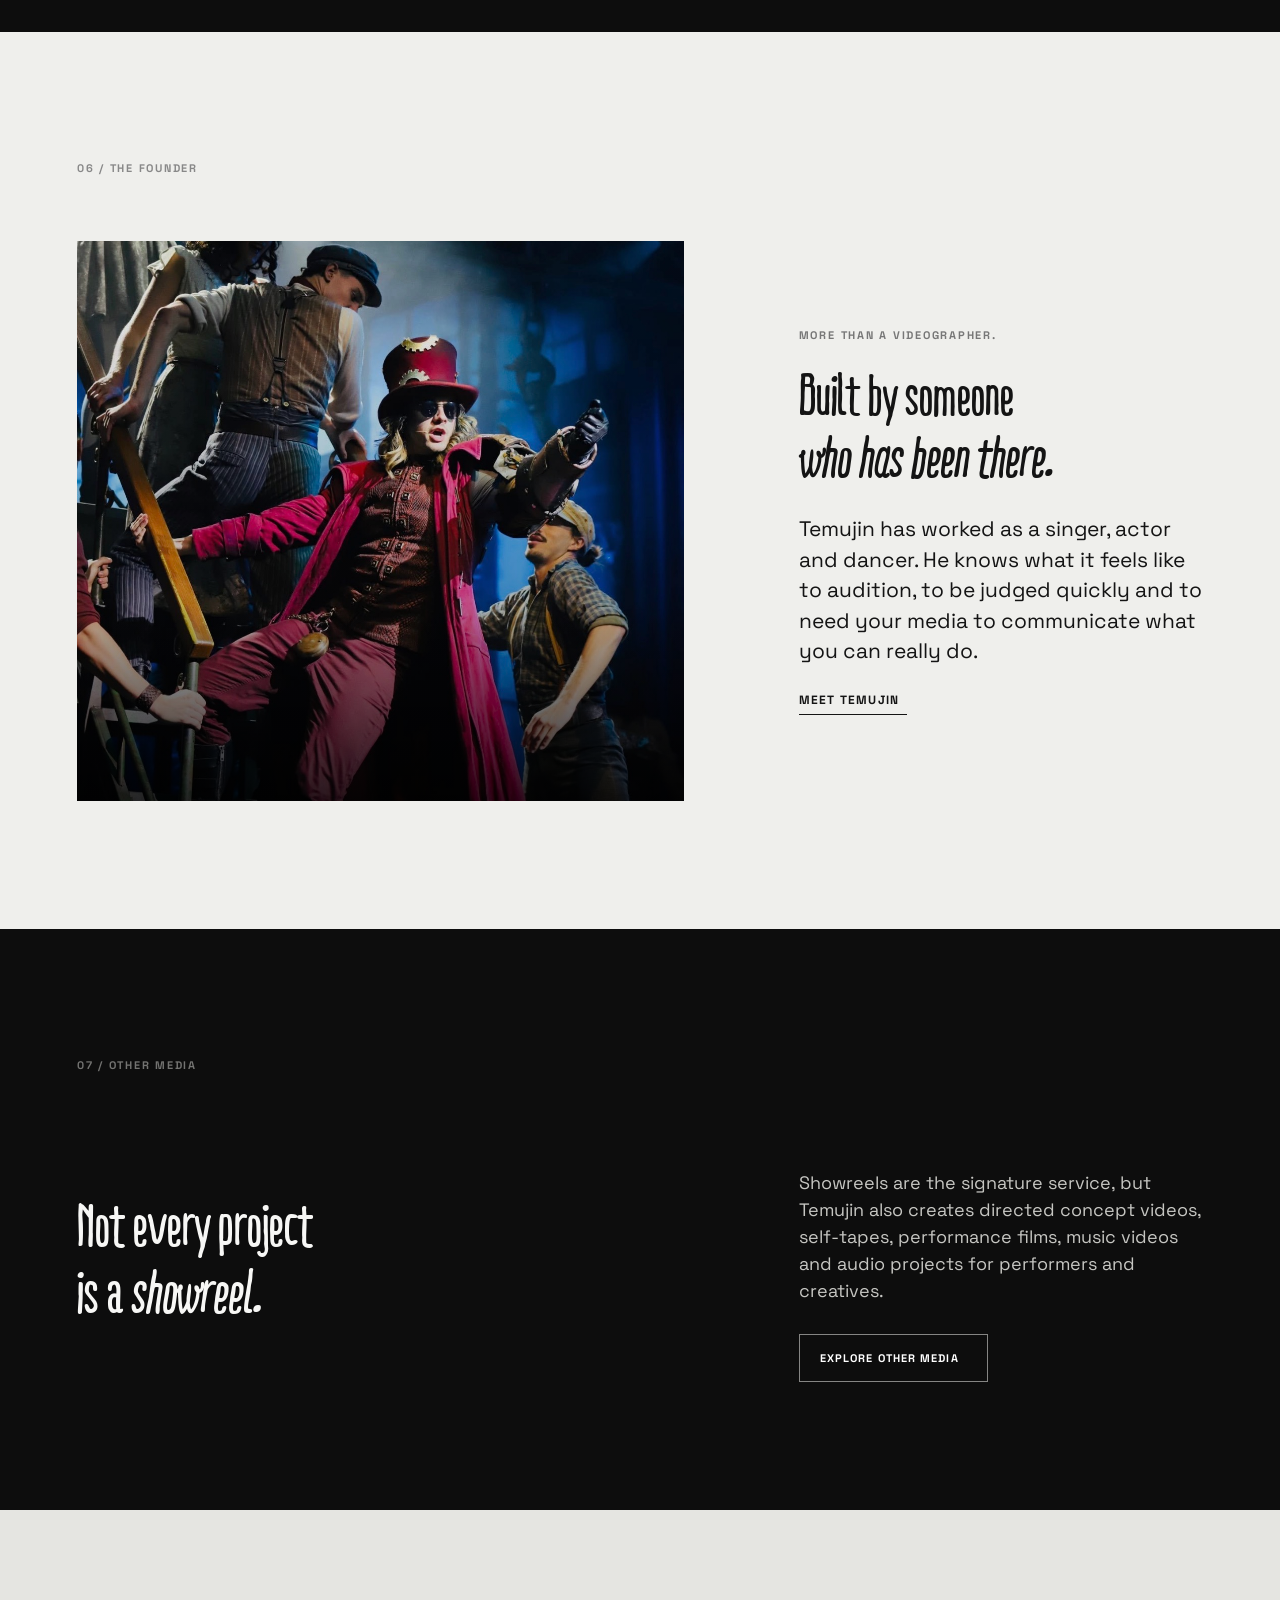
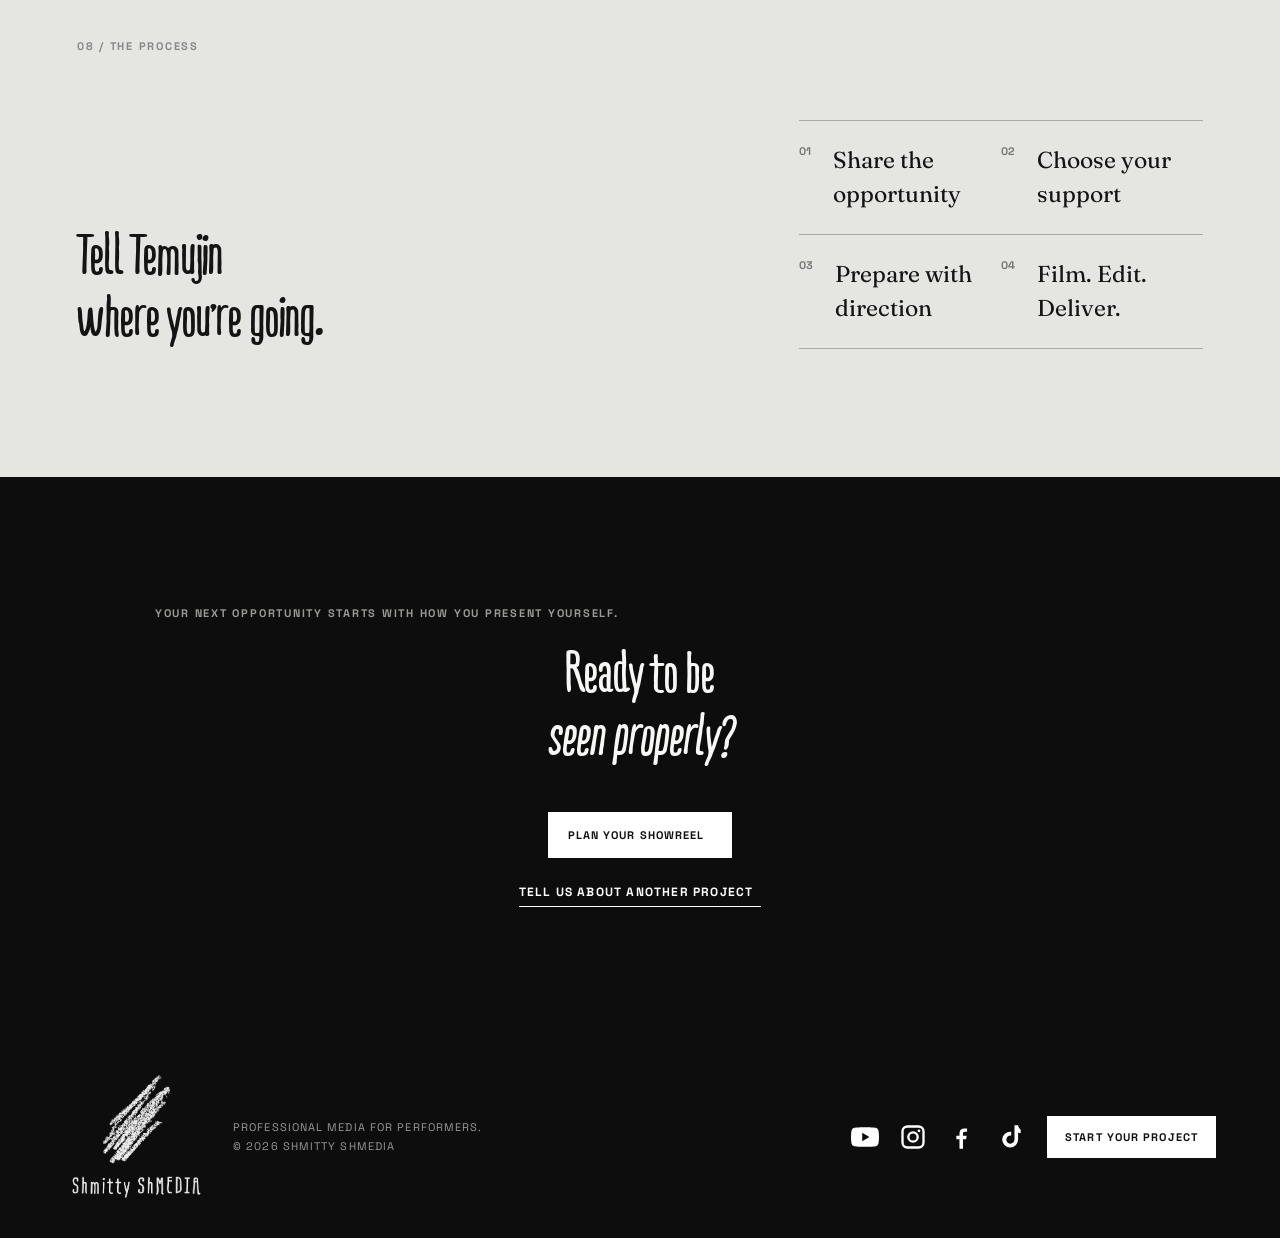
==== commit 8bfede32: "Try supplied RideMyBike Pro bold and italic on homepage headings" ====
--- a/index.html
+++ b/index.html
@@ -7,6 +7,9 @@
   <link rel="preconnect" href="https://fonts.googleapis.com"><link rel="preconnect" href="https://fonts.gstatic.com" crossorigin>
   <link href="https://fonts.googleapis.com/css2?family=Fraunces:opsz,wght@9..144,400;9..144,500;9..144,600&family=Space+Grotesk:wght@400;500;600;700&family=Titan+One&display=swap" rel="stylesheet">
   <link rel="stylesheet" href="styles.css">
+  <link rel="preload" href="assets/fonts/ridemybike-pro-bold.woff" as="font" type="font/woff" crossorigin>
+  <link rel="preload" href="assets/fonts/ridemybike-pro-bold-italic.woff" as="font" type="font/woff" crossorigin>
+  <link rel="stylesheet" href="home-font.css">
 </head>
 <body class="home">
   <header class="site-header"><a class="brand" href="index.html"><img src="assets/logo_transparent_background.png" alt="Shmitty ShMEDIA"></a><nav><a href="services.html">Services &amp; pricing</a><a href="work.html">Work</a><a href="about.html">About Temujin</a><a href="process.html">How it works</a></nav><a class="header-cta" href="enquire.html">Plan your showreel <span></span></a><button class="menu" aria-label="Open menu">☰</button></header>
--- a/home-font.css
+++ b/home-font.css
@@ -0,0 +1,25 @@
+@font-face {
+  font-family: 'RideMyBike Pro';
+  src: url('assets/fonts/ridemybike-pro-bold.woff') format('woff');
+  font-weight: 700;
+  font-style: normal;
+  font-display: swap;
+}
+
+@font-face {
+  font-family: 'RideMyBike Pro';
+  src: url('assets/fonts/ridemybike-pro-bold-italic.woff') format('woff');
+  font-weight: 700;
+  font-style: italic;
+  font-display: swap;
+}
+
+.home h1,
+.home h2,
+.home h3 {
+  font-family: 'RideMyBike Pro', var(--sans);
+  font-weight: 700;
+  font-synthesis: none;
+  letter-spacing: 0;
+  line-height: 1.08;
+}
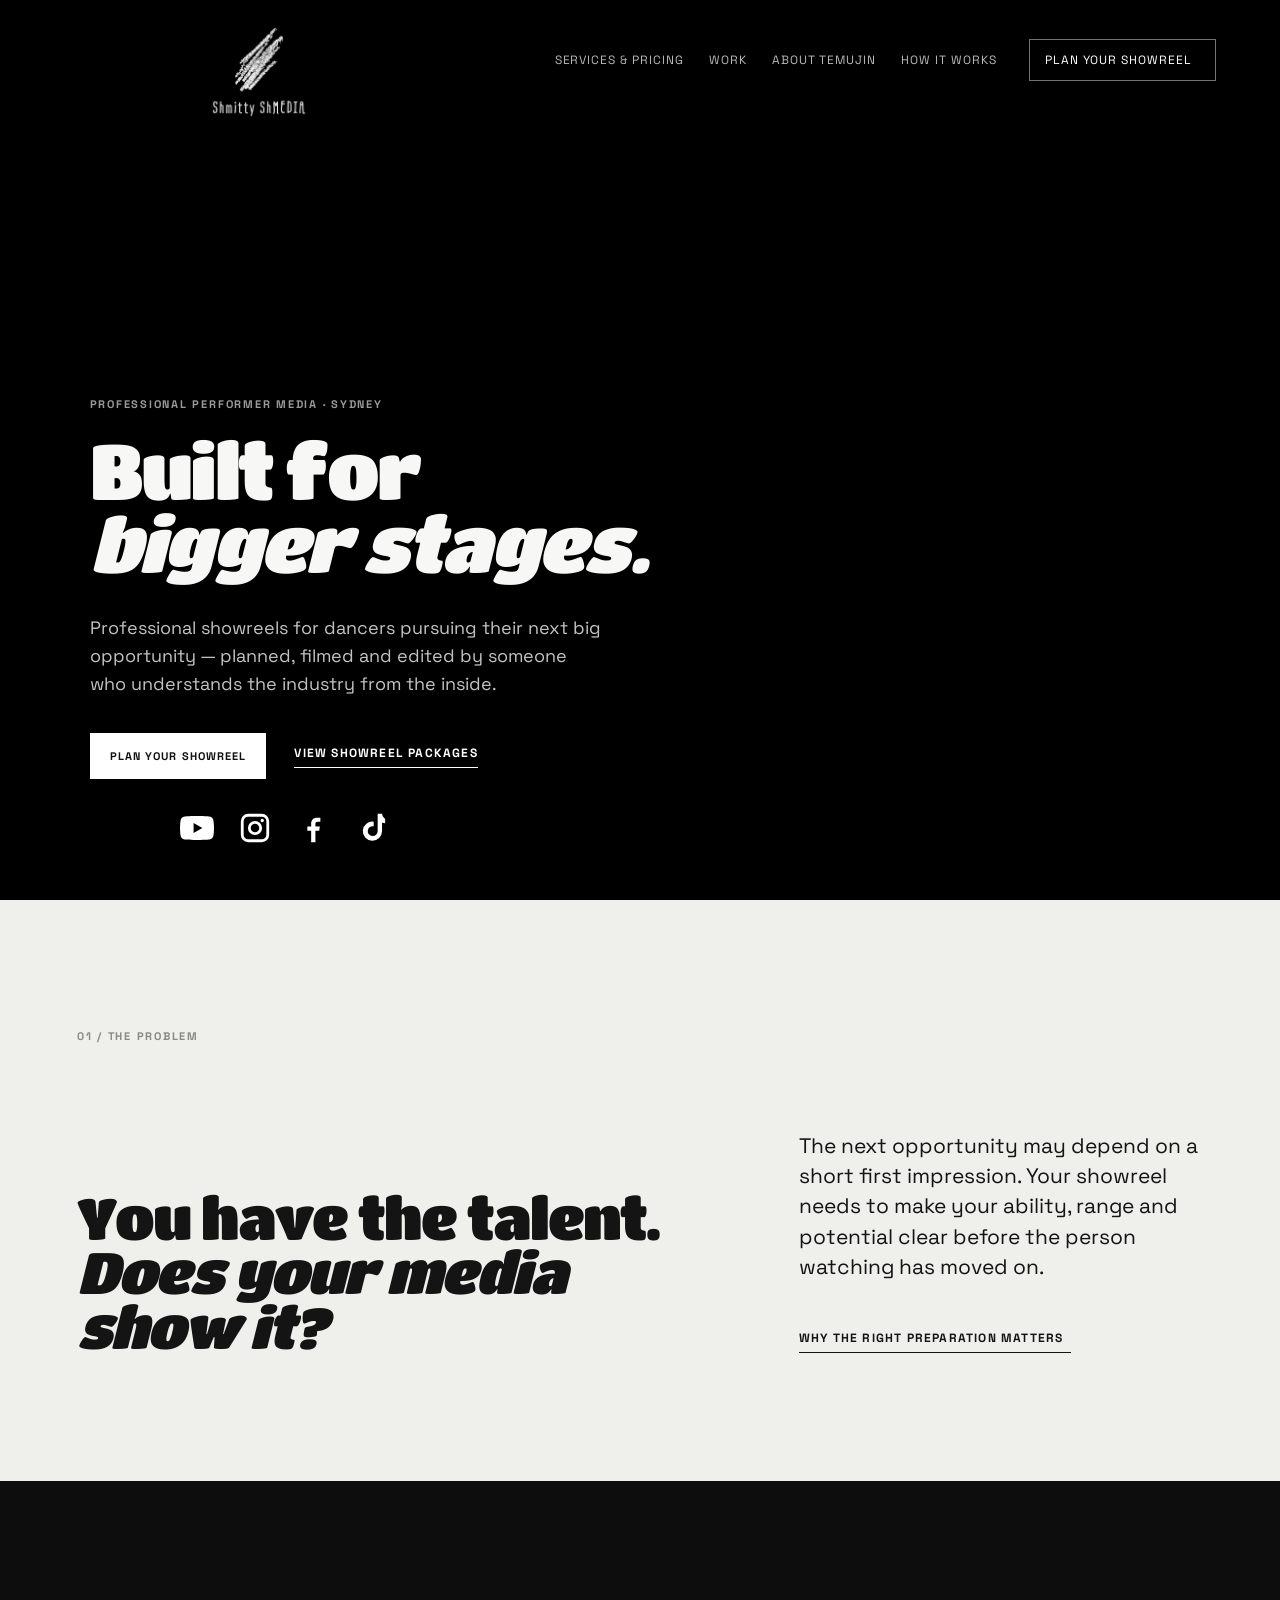
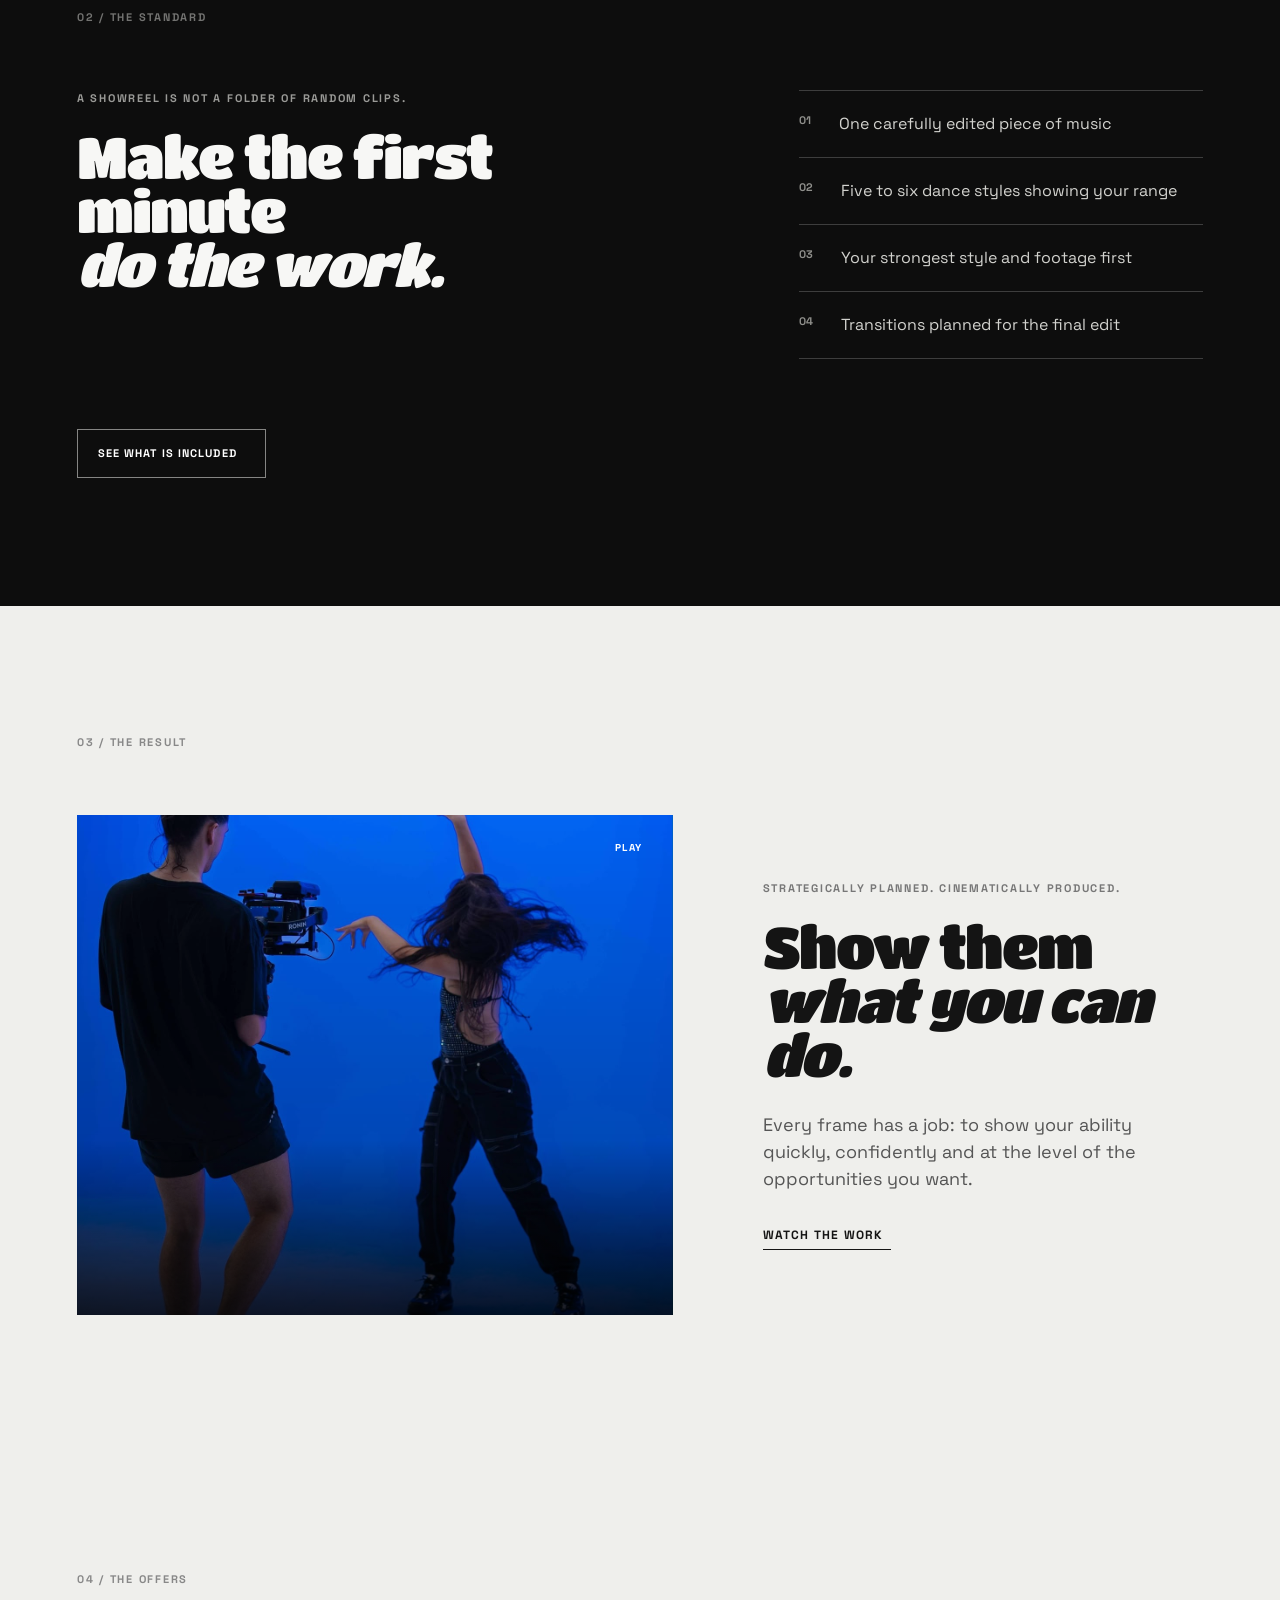
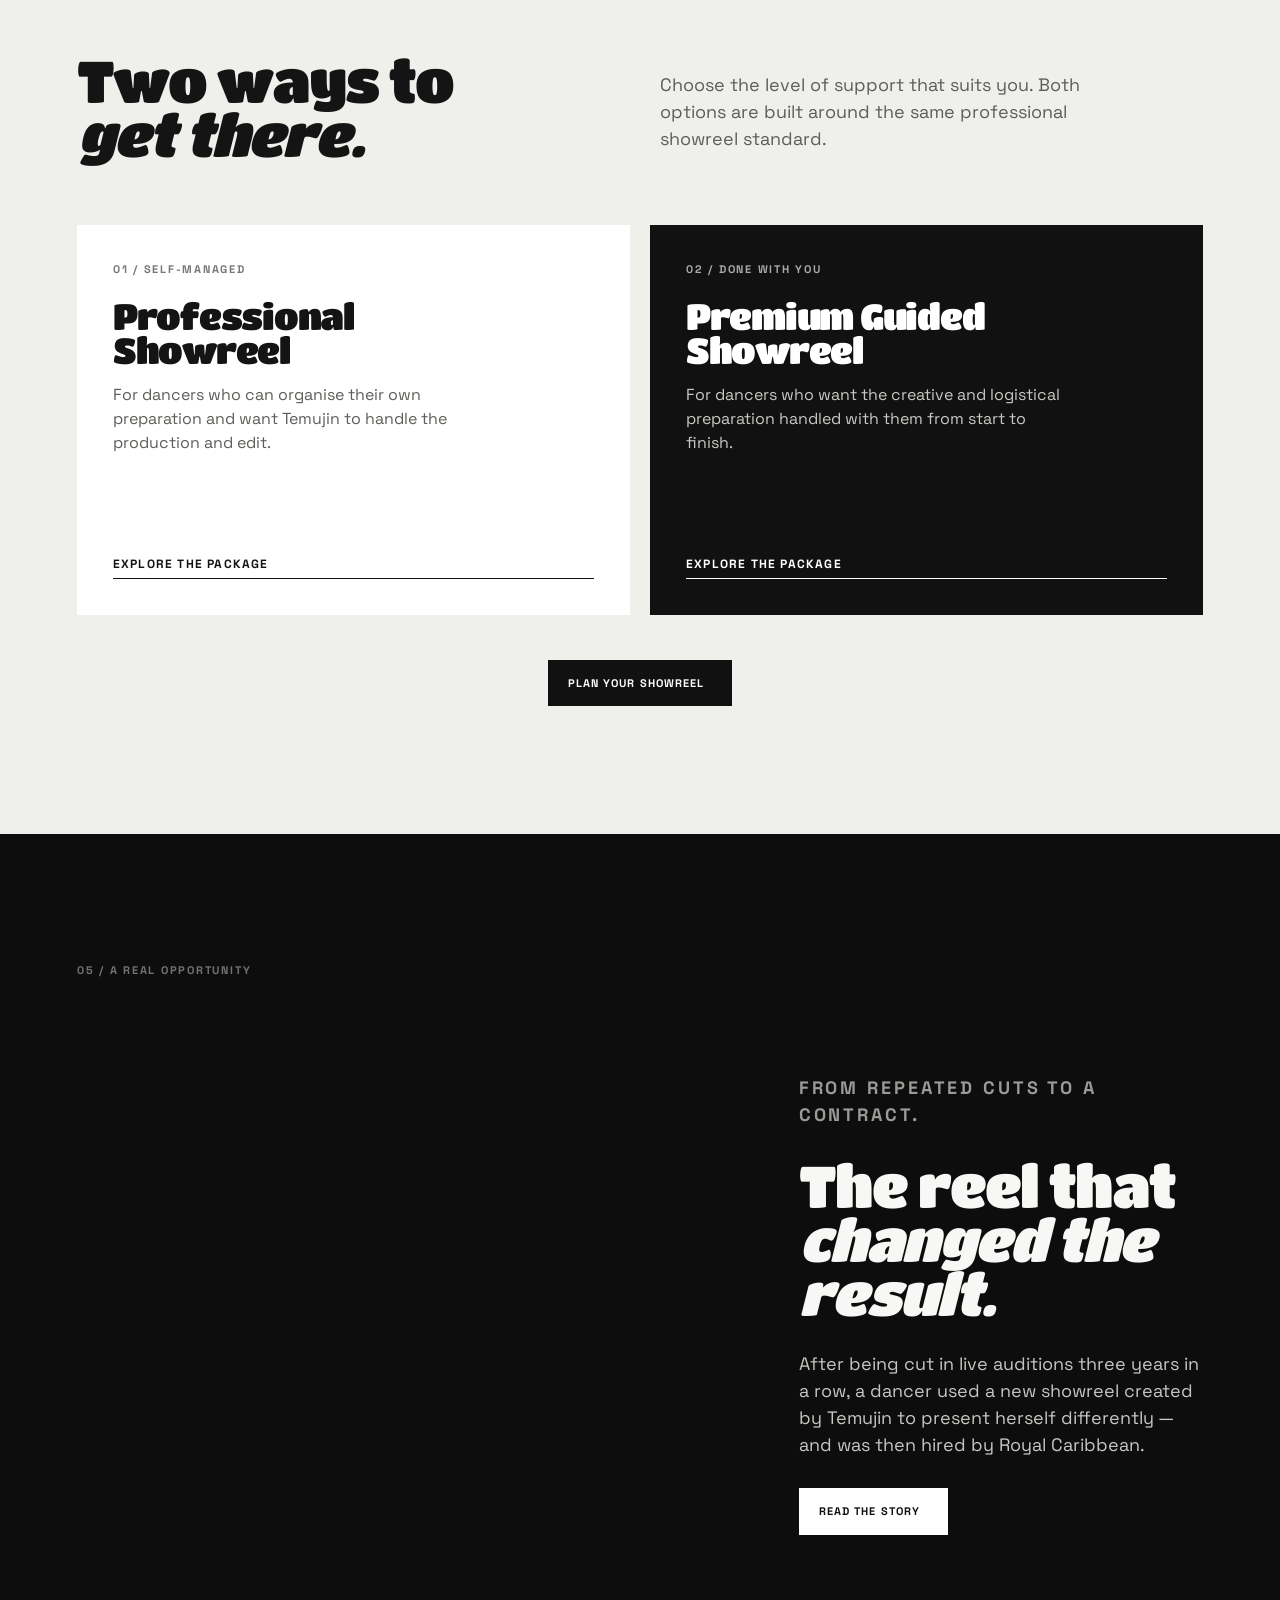
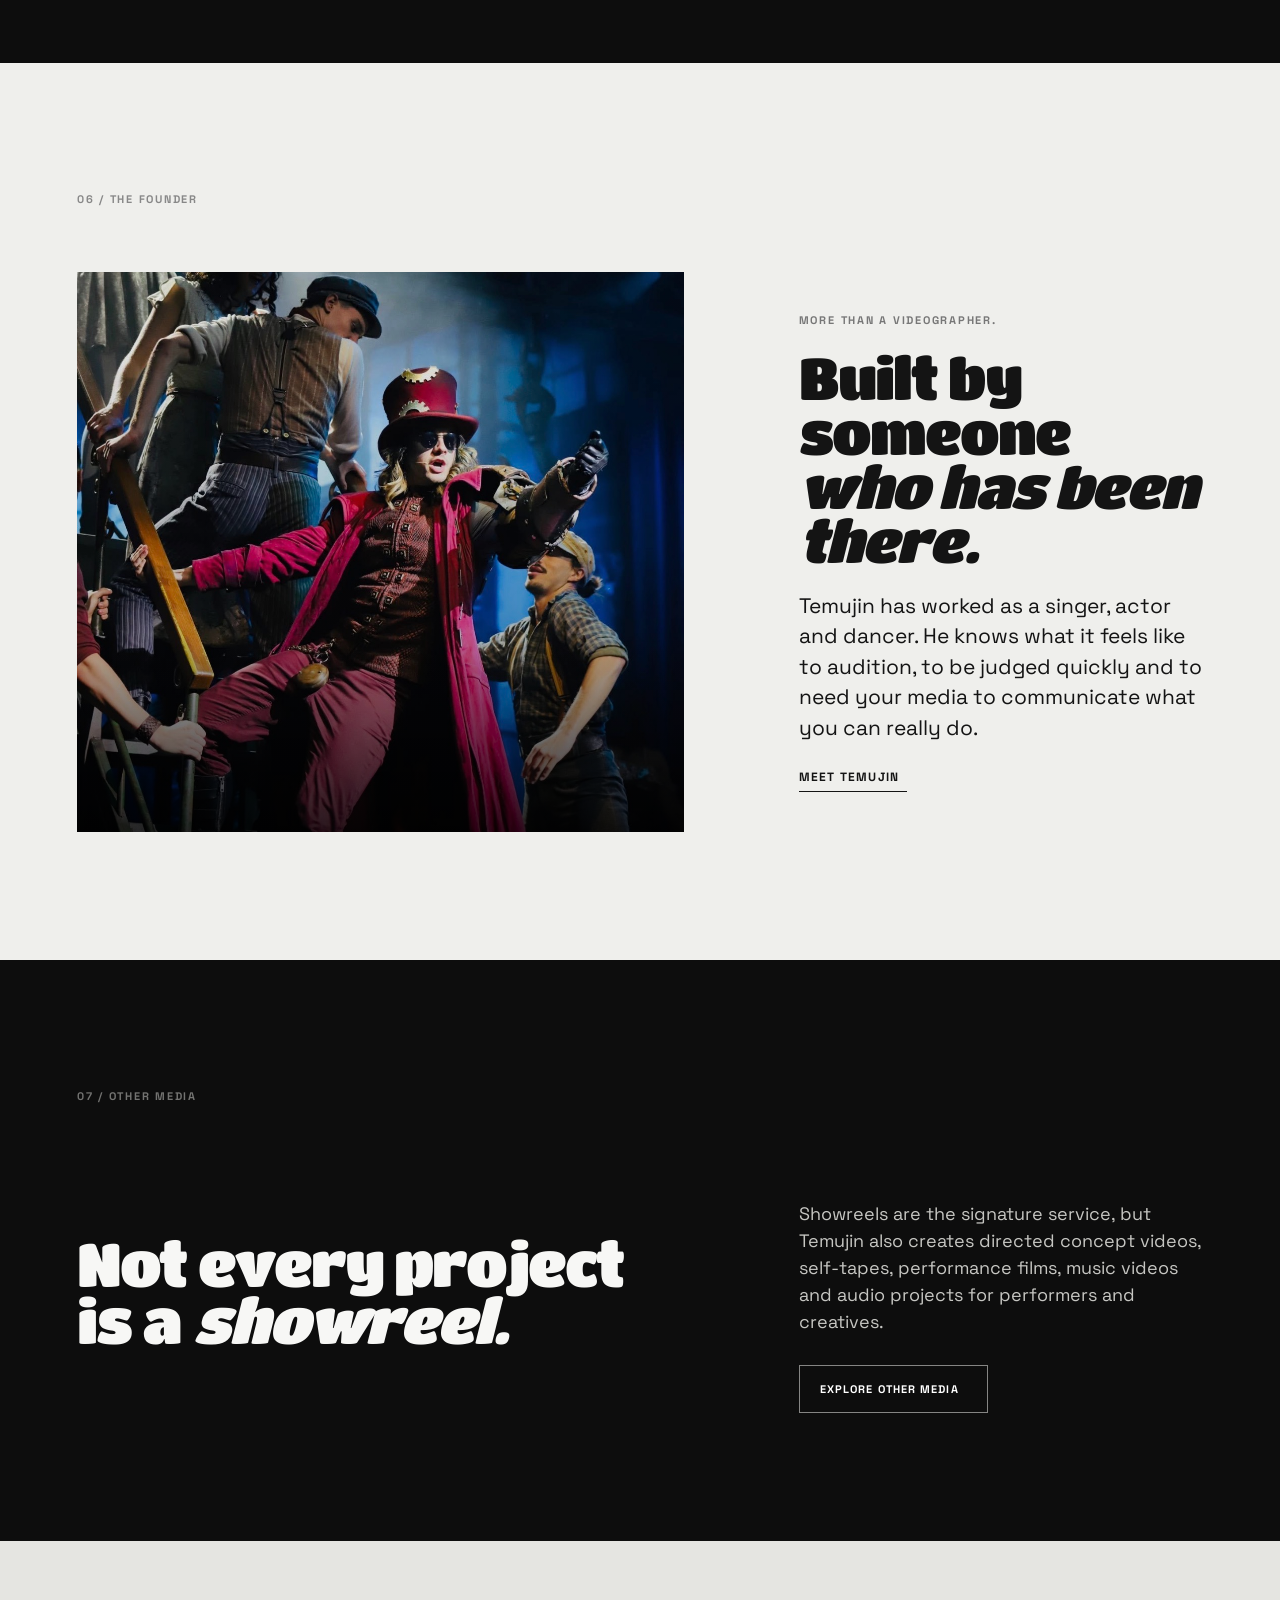
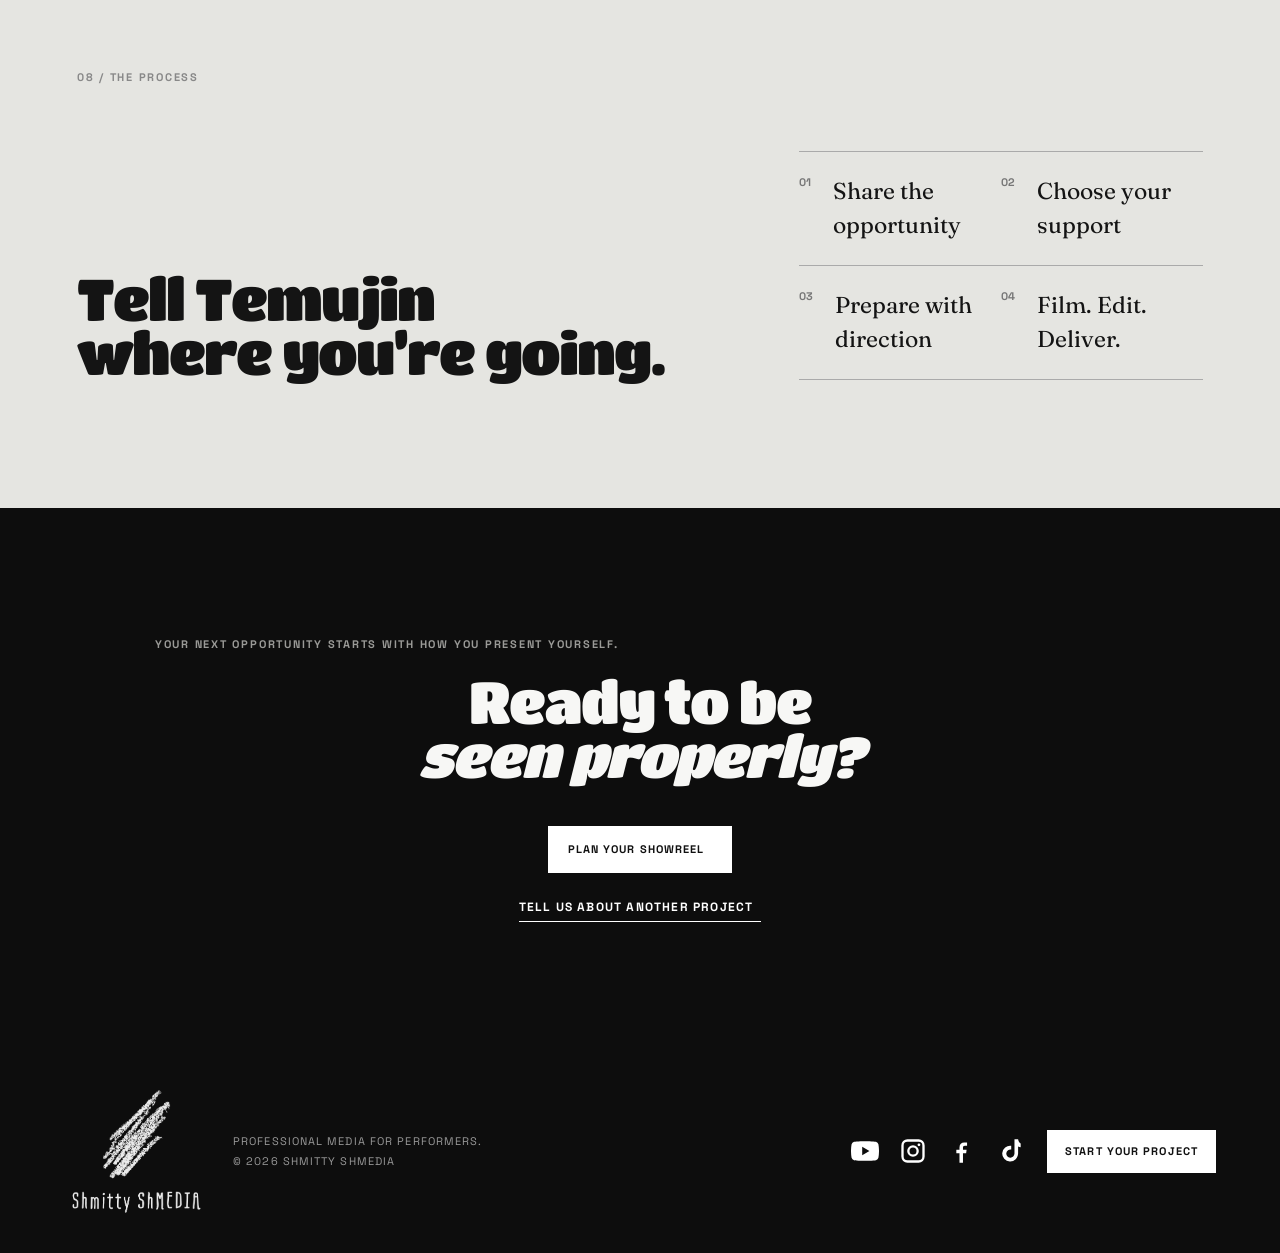
==== commit c3d9bdc1: "Restore original homepage heading font and sizing" ====
--- a/index.html
+++ b/index.html
@@ -7,9 +7,6 @@
   <link rel="preconnect" href="https://fonts.googleapis.com"><link rel="preconnect" href="https://fonts.gstatic.com" crossorigin>
   <link href="https://fonts.googleapis.com/css2?family=Fraunces:opsz,wght@9..144,400;9..144,500;9..144,600&family=Space+Grotesk:wght@400;500;600;700&family=Titan+One&display=swap" rel="stylesheet">
   <link rel="stylesheet" href="styles.css">
-  <link rel="preload" href="assets/fonts/ridemybike-pro-bold.woff" as="font" type="font/woff" crossorigin>
-  <link rel="preload" href="assets/fonts/ridemybike-pro-bold-italic.woff" as="font" type="font/woff" crossorigin>
-  <link rel="stylesheet" href="home-font.css">
 </head>
 <body class="home">
   <header class="site-header"><a class="brand" href="index.html"><img src="assets/logo_transparent_background.png" alt="Shmitty ShMEDIA"></a><nav><a href="services.html">Services &amp; pricing</a><a href="work.html">Work</a><a href="about.html">About Temujin</a><a href="process.html">How it works</a></nav><a class="header-cta" href="enquire.html">Plan your showreel <span></span></a><button class="menu" aria-label="Open menu">☰</button></header>
